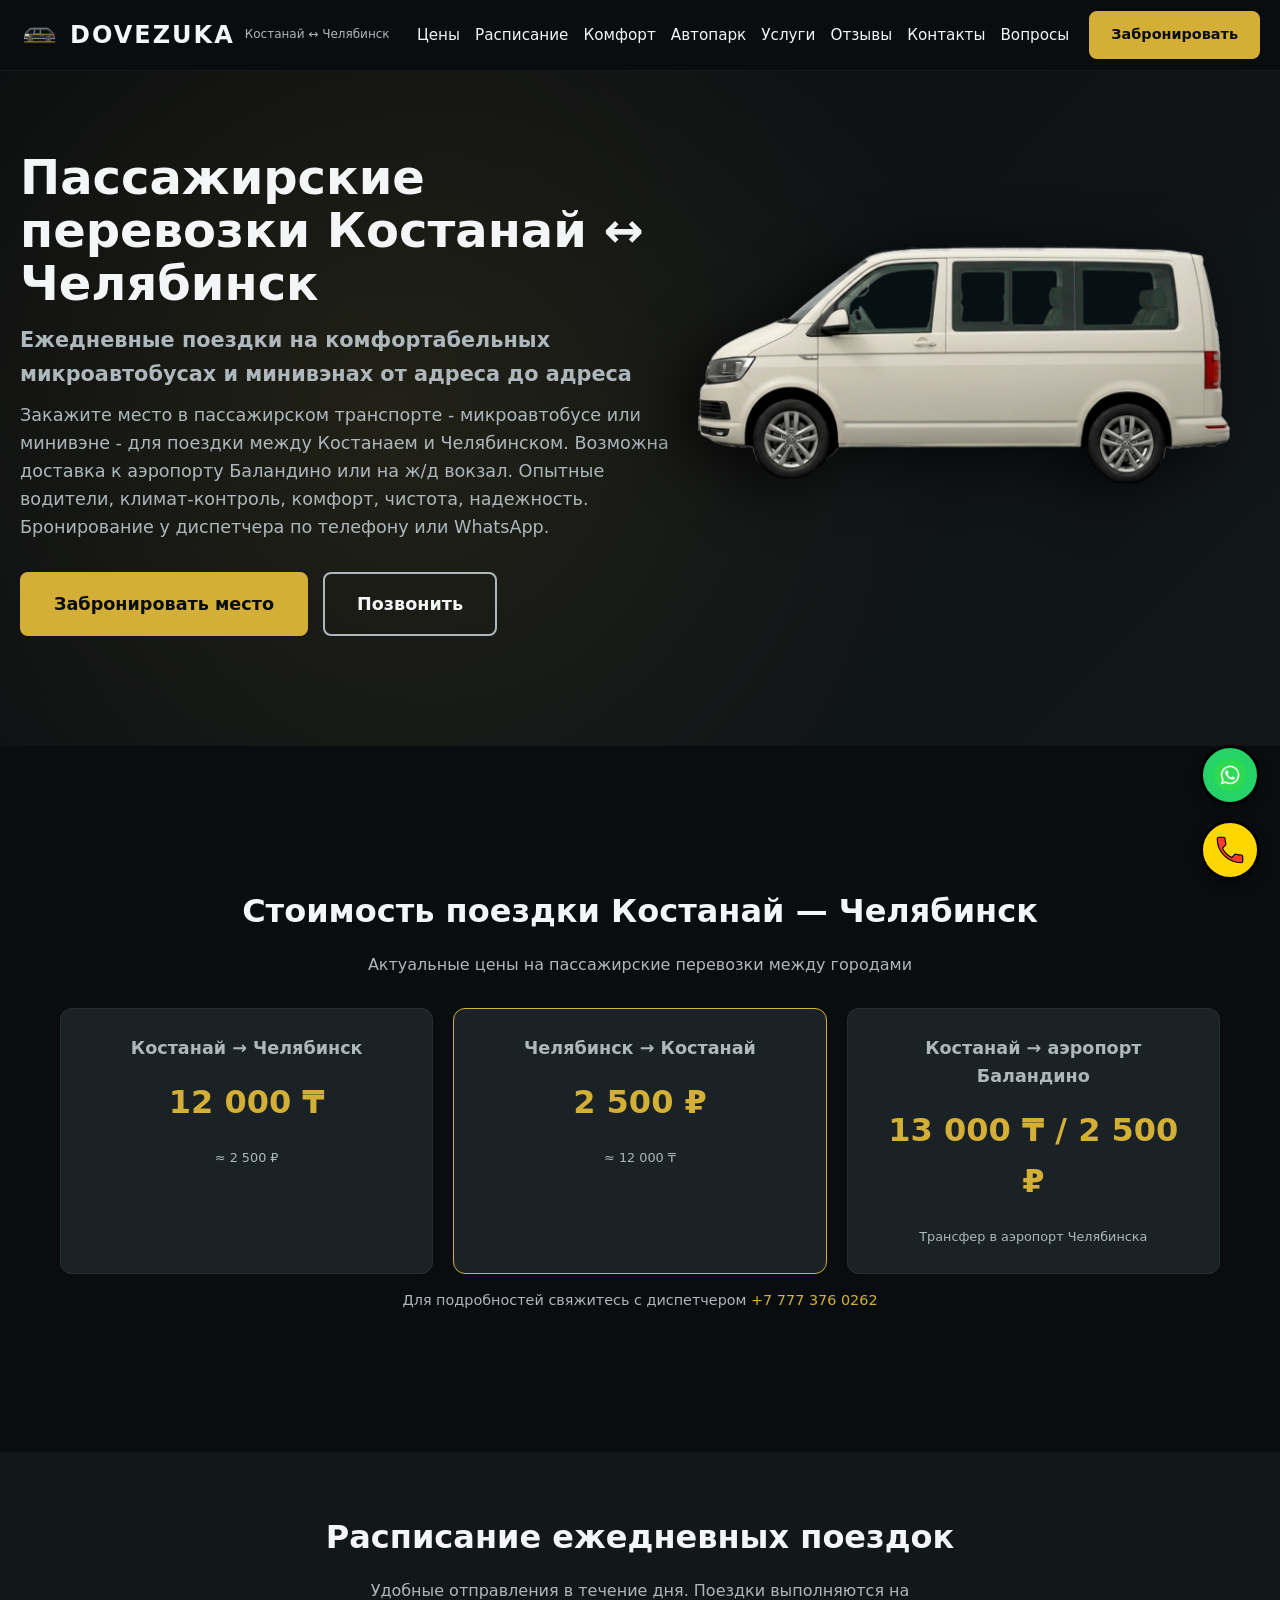
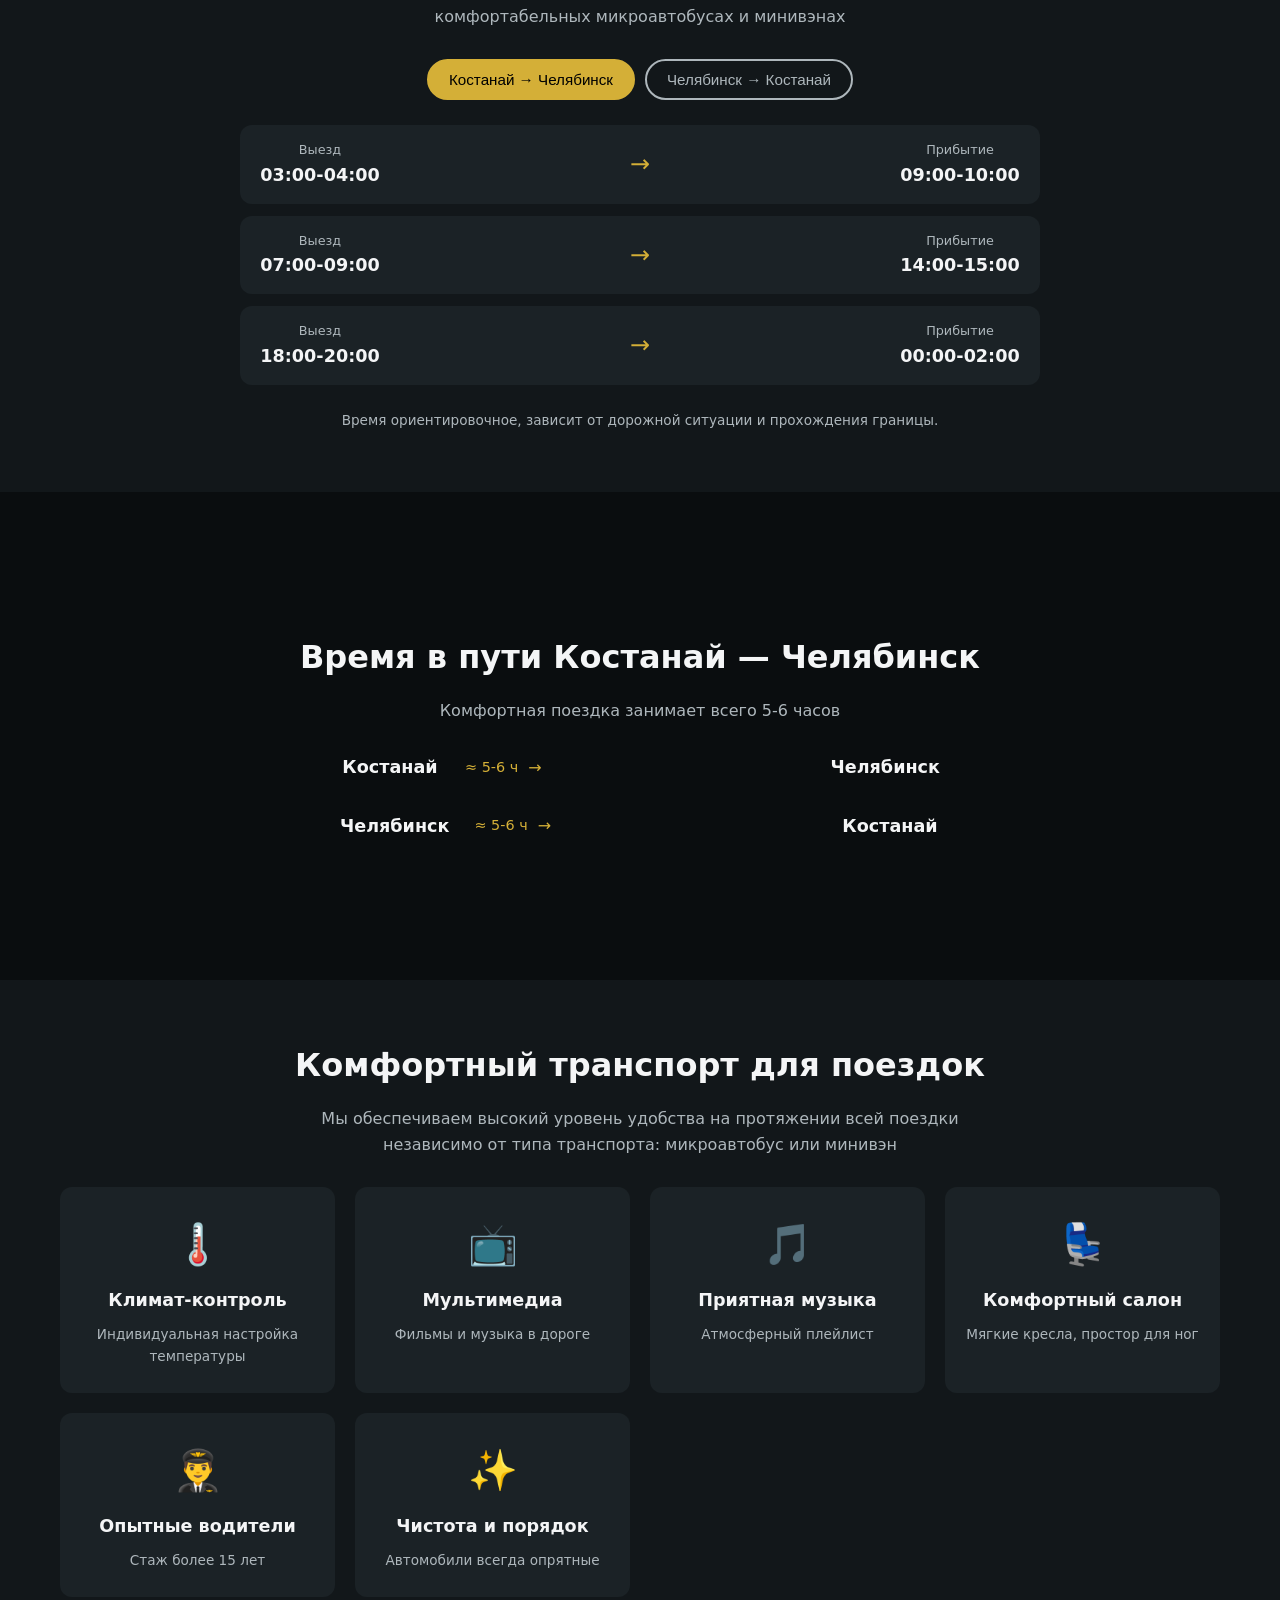
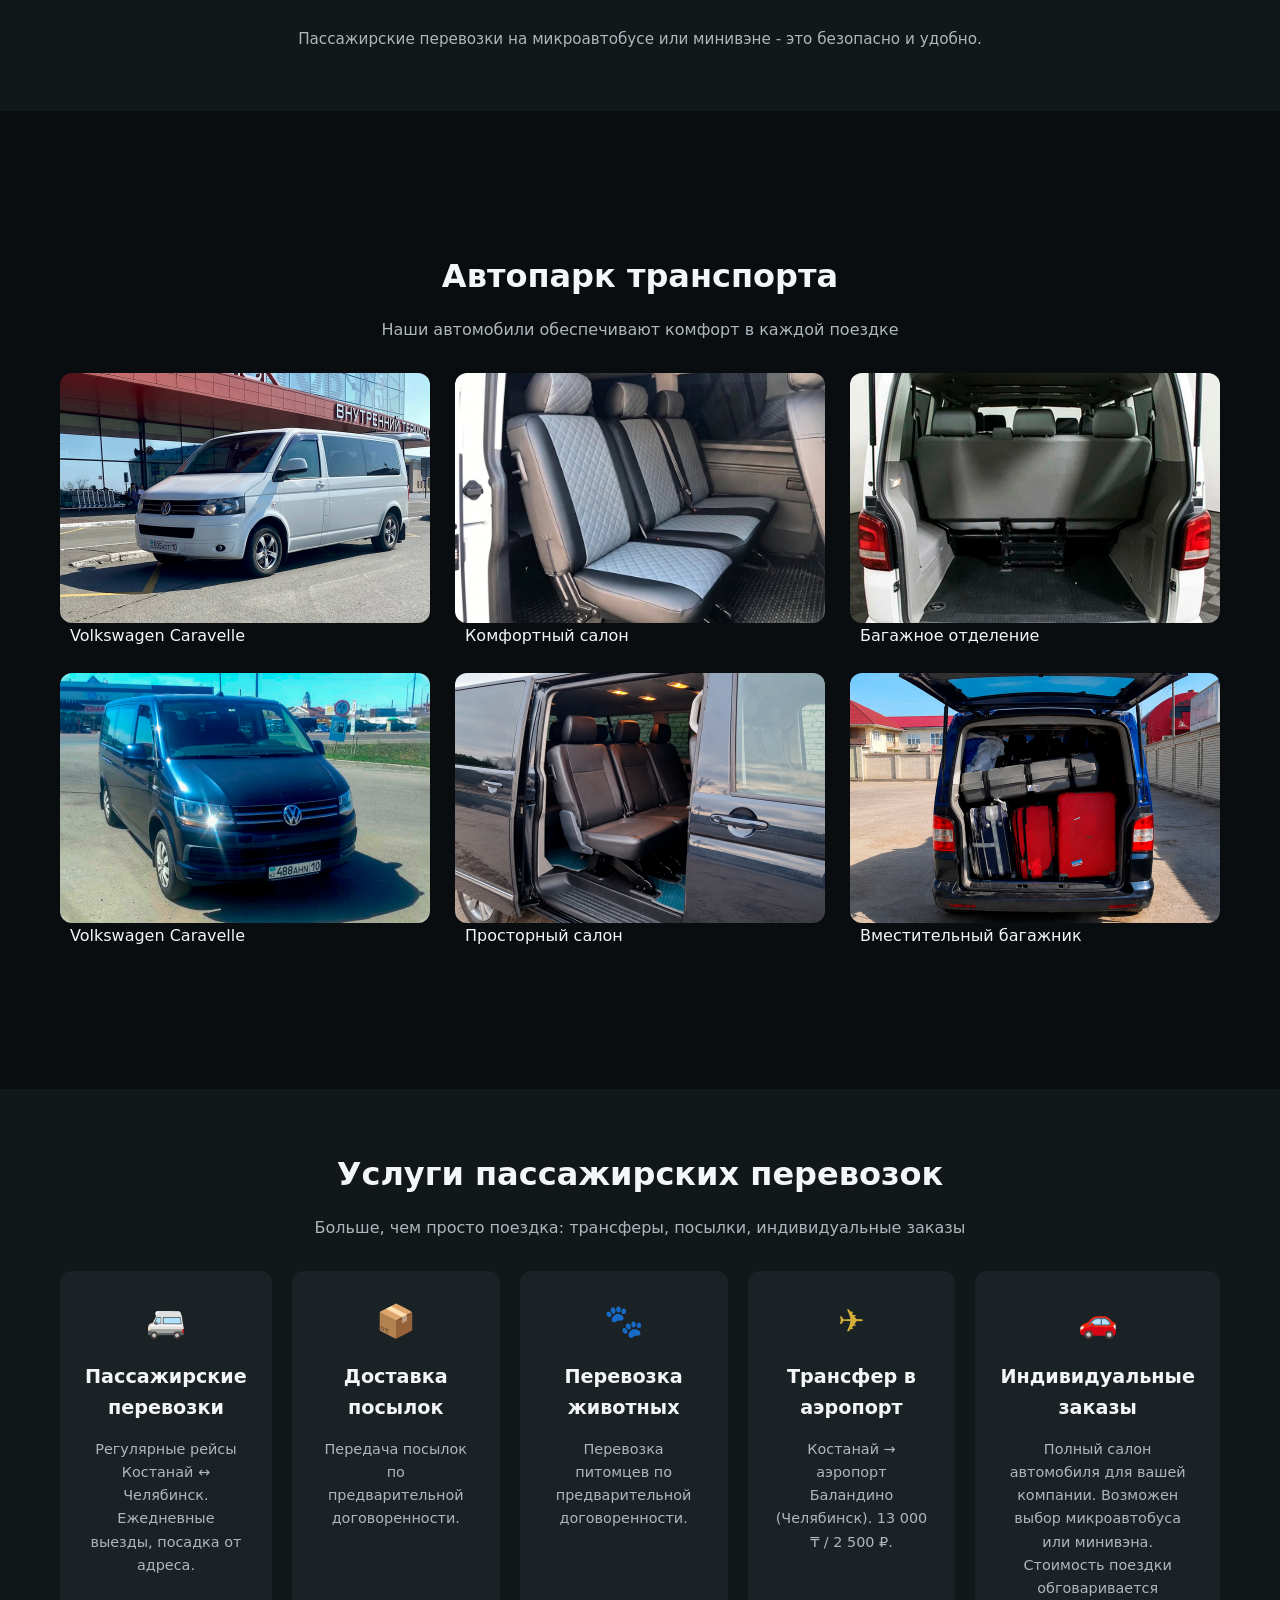
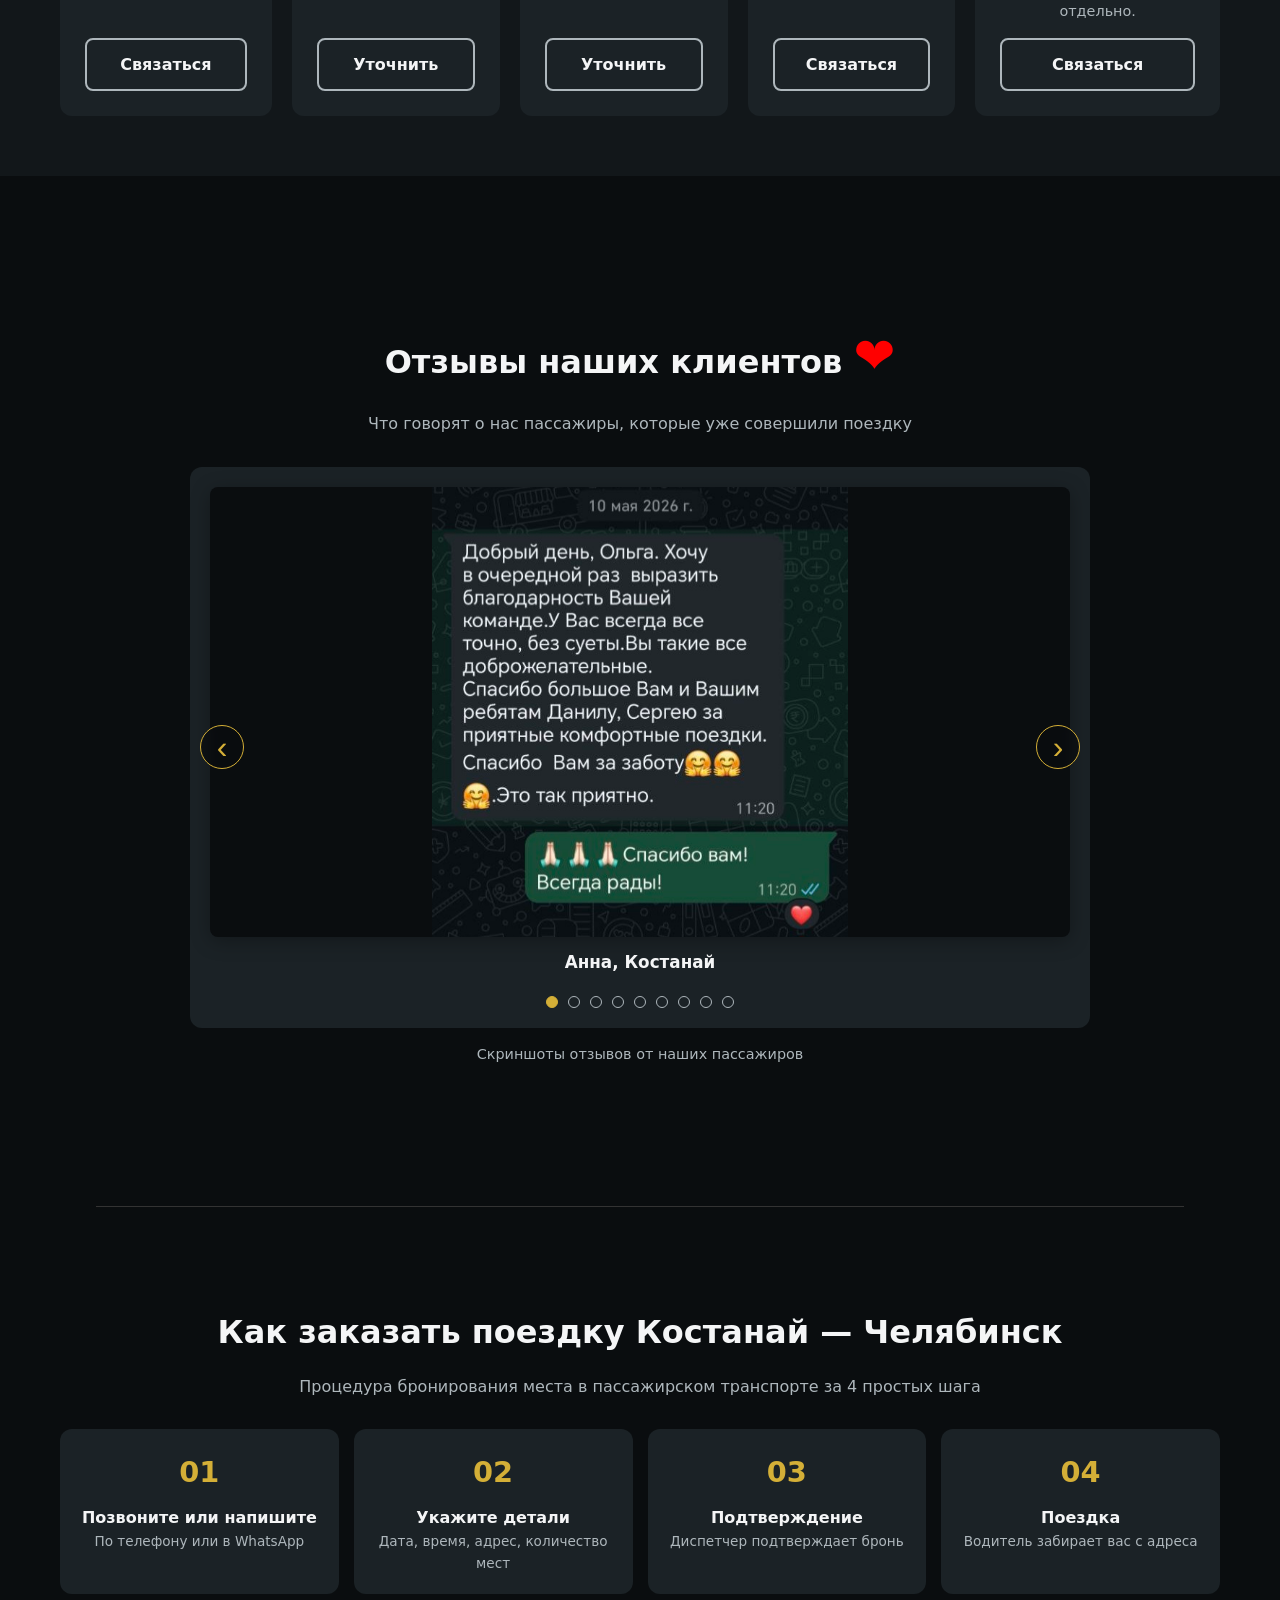
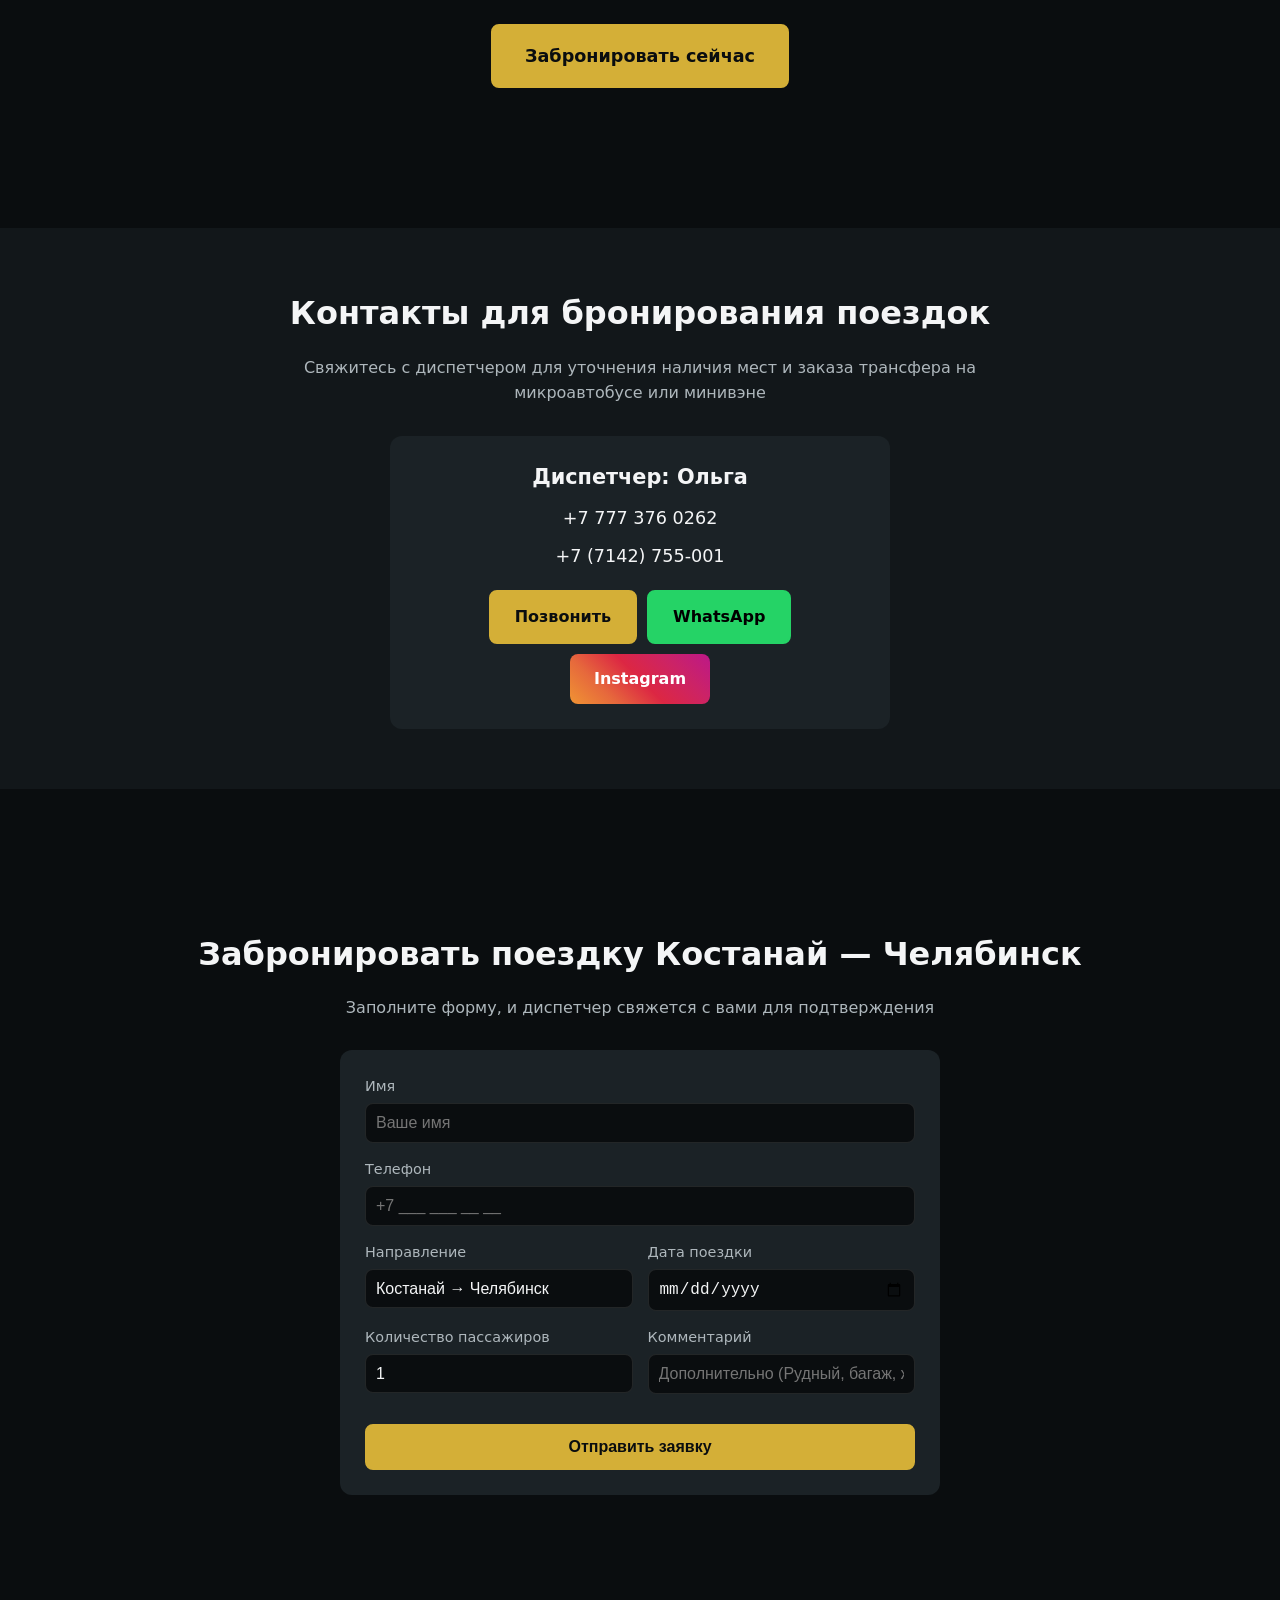
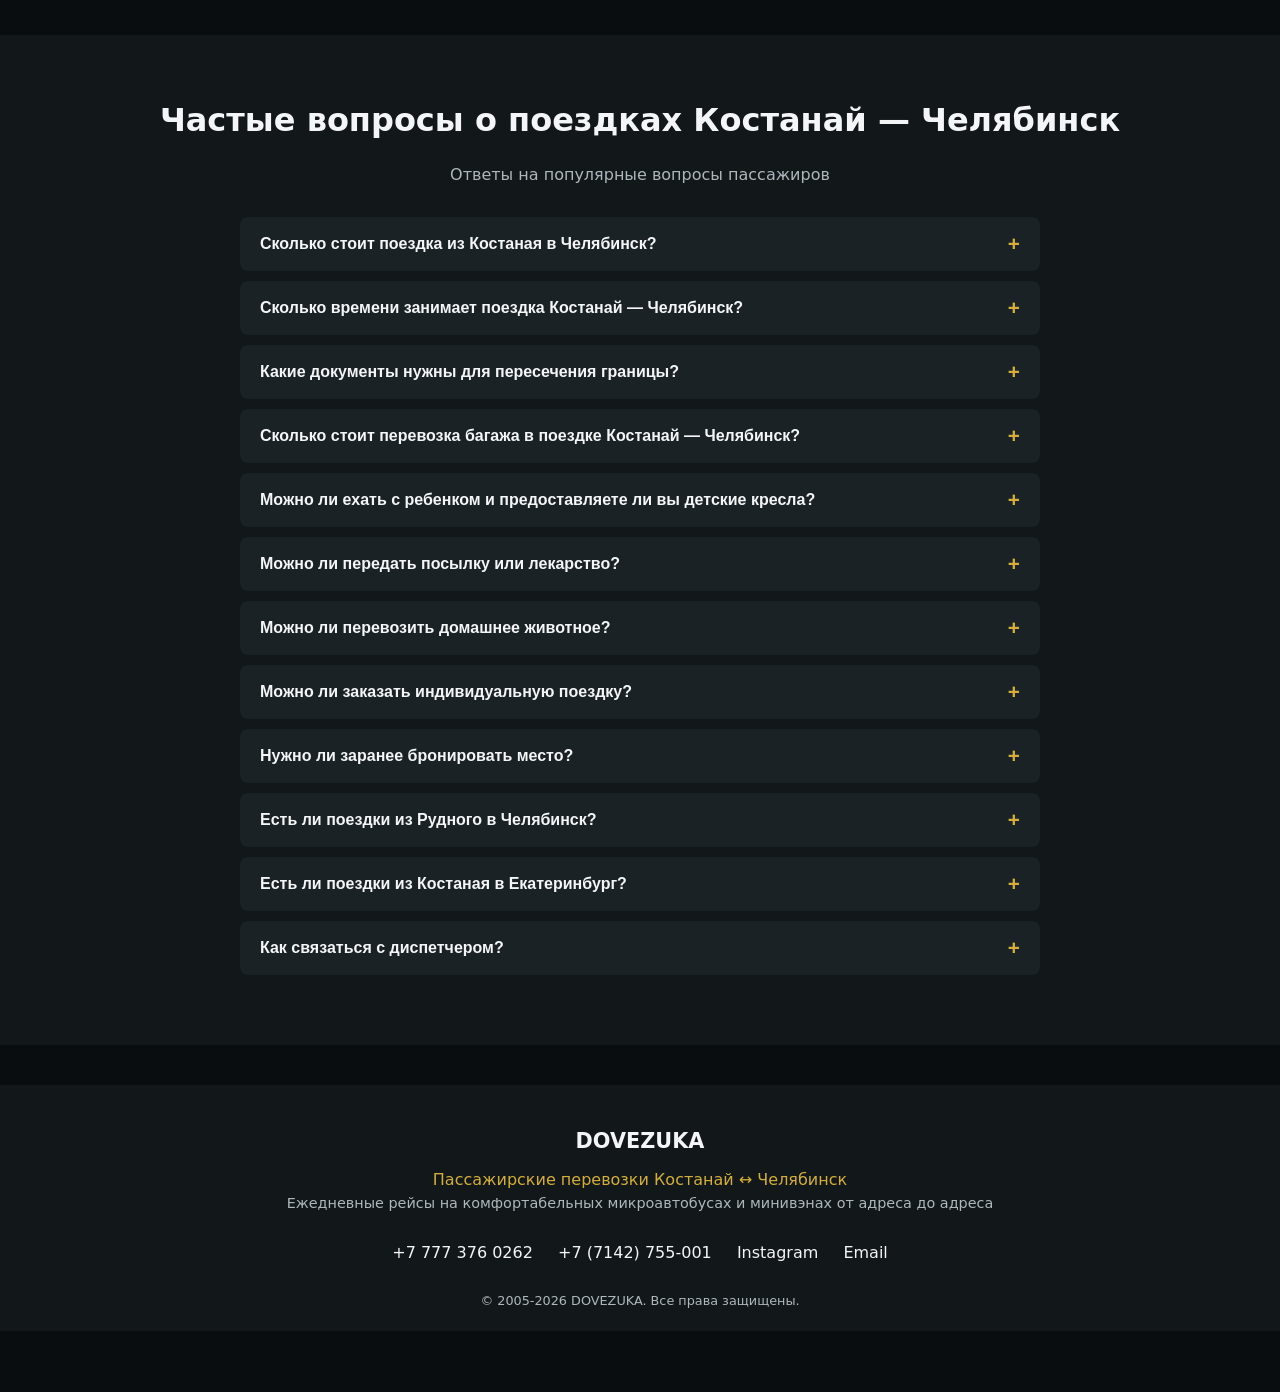
==== dovezuka505.ru/index.html @ 03b42916 "Add files via upload" ====
<!DOCTYPE html>
<html lang="ru">
<head>
    <meta charset="UTF-8">
    <meta name="viewport" content="width=device-width, initial-scale=1.0, maximum-scale=1.0, user-scalable=no">
    <title>Пассажирские перевозки Костанай ↔ Челябинск | DOVEZUKA - микроавтобусы и минивэны</title>
    <meta name="description" content="Ежедневные пассажирские перевозки между Костанаем и Челябинском на комфортабельных микроавтобусах и минивэнах. Поездки от адреса до адреса, трансфер в аэропорт, доставка посылок. Забронируйте место по телефону.">
    <meta name="keywords" content="Костанай Челябинск перевозки, пассажирские перевозки Костанай Челябинск, микроавтобус Костанай Челябинск, минивэн Костанай Челябинск, трансфер Костанай Челябинск, поездки Костанай Челябинск">
    <meta name="google-site-verification" content="6JW-6XE6wMfswmZE4CuXEhye1GsPUu69VWCWt682SIE" />
    <meta name="yandex-verification" content="145d654af71cacf5" />
    <link rel="canonical" href="https://dovezuka505.ru/">

    <!-- Open Graph -->
    <meta property="og:type" content="website">
    <meta property="og:url" content="https://dovezuka505.ru/">
    <meta property="og:title" content="Пассажирские перевозки Костанай ↔ Челябинск | DOVEZUKA">
    <meta property="og:description" content="Ежедневные поездки между Костанаем и Челябинском на комфортабельных микроавтобусах и минивэнах. Поездки от адреса до адреса, трансфер в аэропорт. Бронирование у диспетчера.">
    <meta property="og:image" content="https://dovezuka505.ru/images/microbus.png">
    <meta property="og:image:width" content="800">
    <meta property="og:image:height" content="400">

    <!-- Twitter -->
    <meta name="twitter:card" content="summary_large_image">
    <meta name="twitter:title" content="Пассажирские перевозки Костанай ↔ Челябинск | DOVEZUKA">
    <meta name="twitter:description" content="Ежедневные поездки между Костанаем и Челябинском. Микроавтобусы и минивэны комфорт-класса, опытные водители.">
    <meta name="twitter:image" content="https://dovezuka505.ru/images/microbus.png">

    <!-- Geo -->
    <meta name="geo.region" content="KZ-KUS">
    <meta name="geo.placename" content="Костанай">
    <meta name="robots" content="index, follow">

    <!-- Фавикон (SVG без чёрного фона) -->
    <link rel="icon" type="image/svg+xml" href="data:image/svg+xml,%3Csvg xmlns='http://www.w3.org/2000/svg' viewBox='0 0 110 64'%3E%3Cellipse cx='55' cy='50' rx='40' ry='3.5' fill='%23D4AF37' opacity='0.14'/%3E%3Cpath d='M12 42 L14 31 C14.5 27.5 16 24.8 18.8 22 L24.5 16.5 C26.5 14.5 29.3 13.3 32.2 13.3 H73 C76.5 13.3 79.5 14.7 81.8 17 L89.5 24.5 C92 27 93 30 93.5 33.2 L95 42 H12Z' fill='%2324292D' stroke='%23D5DADD' stroke-width='1.4' stroke-linejoin='round'/%3E%3Cpath d='M25 17 C27 14.8 29.5 13.8 32.5 13.8 H72.5 C76 13.8 78.5 15 81 17.5' stroke='%23FFFFFF' stroke-opacity='0.35' stroke-width='1' stroke-linecap='round'/%3E%3Cpath d='M29 17 H40 L37.5 29 H18.5 L25.5 20 C26.5 18.7 27.5 17.8 29 17Z' fill='%230B1216' stroke='%238F999E' stroke-width='1'/%3E%3Cpath d='M27 19L21 27' stroke='%23FFFFFF' stroke-opacity='0.28' stroke-width='1' stroke-linecap='round'/%3E%3Cpath d='M42 17 H55 V29 H39 L42 17Z' fill='%230A1115' stroke='%238F999E' stroke-width='1'/%3E%3Cpath d='M57 17 H72 C74.5 17 76.5 18 78.2 19.8 L85.8 29 H57 V17Z' fill='%230A1115' stroke='%238F999E' stroke-width='1'/%3E%3Cpath d='M40.5 17L38 29' stroke='%23C9CED1' stroke-width='1'/%3E%3Cpath d='M56 17V29' stroke='%23C9CED1' stroke-width='1'/%3E%3Cpath d='M40 29H56' stroke='%23D4AF37' stroke-width='1.2'/%3E%3Cpath d='M15 31H93' stroke='%23D4AF37' stroke-width='1.5' stroke-linecap='round'/%3E%3Cpath d='M56 30V41' stroke='%23596166' stroke-width='0.8'/%3E%3Cpath d='M78 30V41' stroke='%23596166' stroke-width='0.8'/%3E%3Cpath d='M59 34H64' stroke='%23AEB7BC' stroke-width='1' stroke-linecap='round'/%3E%3Cpath d='M81 34H85' stroke='%23AEB7BC' stroke-width='1' stroke-linecap='round'/%3E%3Cpath d='M14.5 30 H27 L24.5 34 H14 C13.4 34 13.2 33.3 13.5 32.7 L14.5 30Z' fill='%23F3E6B2'/%3E%3Cpath d='M15.5 31.2H24' stroke='%23FFFFFF' stroke-width='0.8' stroke-linecap='round'/%3E%3Cpath d='M14 35H29' stroke='%23AEB7BC' stroke-width='1'/%3E%3Cpath d='M15 37H28' stroke='%23AEB7BC' stroke-width='1'/%3E%3Cpath d='M16 39H27' stroke='%23687176' stroke-width='1'/%3E%3Ccircle cx='28' cy='32' r='2.7' fill='%23111518' stroke='%23D4AF37' stroke-width='0.7'/%3E%3Cpath d='M26.2 30.8L27.2 33.3L28 31.5L28.8 33.3L29.8 30.8' stroke='%23D9DEE1' stroke-width='0.55' stroke-linecap='round' stroke-linejoin='round'/%3E%3Cpath d='M87.5 30 H93 L94 35 H88.5 L87.5 30Z' fill='%239E3733'/%3E%3Cpath d='M89 31H93' stroke='%23F06A5E' stroke-width='0.8'/%3E%3Cpath d='M12 42H95' stroke='%23AEB7BC' stroke-width='1.2' stroke-linecap='round'/%3E%3Cpath d='M17 44H91' stroke='%23101417' stroke-width='2'/%3E%3Ccircle cx='28' cy='43' r='7' fill='%2307090A' stroke='%23AEB7BC' stroke-width='1.2'/%3E%3Ccircle cx='28' cy='43' r='4.5' fill='%23202529' stroke='%23D4AF37' stroke-width='0.9'/%3E%3Ccircle cx='28' cy='43' r='1.6' fill='%23AEB7BC'/%3E%3Cpath d='M28 39V47M24 43H32' stroke='%238D969B' stroke-width='0.6'/%3E%3Ccircle cx='78' cy='43' r='7' fill='%2307090A' stroke='%23AEB7BC' stroke-width='1.2'/%3E%3Ccircle cx='78' cy='43' r='4.5' fill='%23202529' stroke='%23D4AF37' stroke-width='0.9'/%3E%3Ccircle cx='78' cy='43' r='1.6' fill='%23AEB7BC'/%3E%3Cpath d='M78 39V47M74 43H82' stroke='%238D969B' stroke-width='0.6'/%3E%3Cpath d='M12 51H96' stroke='%23D4AF37' stroke-width='2' stroke-linecap='round'/%3E%3C/svg%3E">

    <!-- Schema.org: LocalBusiness с услугами и контактами -->
    <script type="application/ld+json">
    {
        "@context": "https://schema.org",
        "@type": "LocalBusiness",
        "name": "DOVEZUKA",
        "description": "Пассажирские перевозки между Костанаем и Челябинском на комфортабельных микроавтобусах и минивэнах. Ежедневные рейсы, трансфер от адреса до адреса, доставка посылок.",
        "url": "https://dovezuka505.ru",
        "telephone": "+7-777-376-0262",
        "email": "perevozki.755.001@gmail.com",
        "address": {
            "@type": "PostalAddress",
            "addressLocality": "Костанай",
            "addressCountry": "KZ"
        },
        "priceRange": "₸12,000 - ₸25,000",
        "openingHours": "Mo-Su 00:00-23:59",
        "sameAs": [
            "https://www.instagram.com/dovezuka_755_001/",
            "https://wa.me/77773760262"
        ],
        "areaServed": [
            { "@type": "City", "name": "Костанай" },
            { "@type": "City", "name": "Рудный" },
            { "@type": "City", "name": "Челябинск" }
        ],
        "hasOfferCatalog": {
            "@type": "OfferCatalog",
            "name": "Пассажирские перевозки Костанай-Челябинск",
            "itemListElement": [
                {
                    "@type": "Offer",
                    "itemOffered": {
                        "@type": "Service",
                        "name": "Костанай → Челябинск",
                        "description": "Поездка из Костаная в Челябинск на комфортабельном микроавтобусе или минивэне. Отправление от адреса."
                    },
                    "price": "12000",
                    "priceCurrency": "KZT"
                },
                {
                    "@type": "Offer",
                    "itemOffered": {
                        "@type": "Service",
                        "name": "Челябинск → Костанай",
                        "description": "Поездка из Челябинска в Костанай на комфортабельном микроавтобусе или минивэне. Прибытие к адресу."
                    },
                    "price": "2500",
                    "priceCurrency": "RUB"
                },
                {
                    "@type": "Offer",
                    "itemOffered": {
                        "@type": "Service",
                        "name": "Костанай → аэропорт Челябинска (Баландино)",
                        "description": "Трансфер из Костаная в аэропорт Баландино (Челябинск) на пассажирском транспорте."
                    },
                    "price": "13000",
                    "priceCurrency": "KZT"
                }
            ]
        },
        "aggregateRating": {
            "@type": "AggregateRating",
            "ratingValue": "4.8",
            "reviewCount": "127"
        }
    }
    </script>

    <!-- Schema.org: FAQPage на основе блока FAQ -->
    <script type="application/ld+json">
    {
        "@context": "https://schema.org",
        "@type": "FAQPage",
        "mainEntity": [
            {
                "@type": "Question",
                "name": "Сколько стоит поездка из Костаная в Челябинск?",
                "acceptedAnswer": {
                    "@type": "Answer",
                    "text": "Стоимость поездки из Костаная в Челябинск — 12 000 ₸ (≈ 2 500 ₽). Костанай - Аэропорт (Баландино) — 13 000 ₸ (≈ 2 500 ₽). Отдаленные районы Челябинска — стоимость обговаривается с диспетчером."
                }
            },
            {
                "@type": "Question",
                "name": "Сколько времени занимает поездка Костанай — Челябинск?",
                "acceptedAnswer": {
                    "@type": "Answer",
                    "text": "Ориентировочное время в пути — 5-6 часов. Зависит от дорожной ситуации и прохождения границы."
                }
            },
            {
                "@type": "Question",
                "name": "Какие документы нужны для пересечения границы?",
                "acceptedAnswer": {
                    "@type": "Answer",
                    "text": "Для граждан Казахстана и России достаточно внутреннего паспорта или удостоверения личности. Детям, гражданам России, до 14 лет обязательно нужен загранпаспорт."
                }
            },
            {
                "@type": "Question",
                "name": "Сколько стоит перевозка багажа в поездке Костанай — Челябинск?",
                "acceptedAnswer": {
                    "@type": "Answer",
                    "text": "Обычный багаж (чемодан, сумка) включён в стоимость поездки. Перевозка больших сумок или дополнительного багажа обсуждается отдельно с диспетчером."
                }
            },
            {
                "@type": "Question",
                "name": "Можно ли ехать с ребенком и предоставляете ли вы детские кресла?",
                "acceptedAnswer": {
                    "@type": "Answer",
                    "text": "Да, конечно. Для детей предоставляются детские кресла и бустеры в зависимости от возраста ребенка. Также для детей до 5 лет предусмотрена скидка на поездку. Важно: о поездке с ребенком необходимо предупредить диспетчера заранее."
                }
            },
            {
                "@type": "Question",
                "name": "Можно ли передать посылку или лекарство?",
                "acceptedAnswer": {
                    "@type": "Answer",
                    "text": "Да, мы осуществляем доставку посылок по направлению Костанай ↔ Челябинск по предварительной договоренности."
                }
            },
            {
                "@type": "Question",
                "name": "Можно ли перевозить домашнее животное?",
                "acceptedAnswer": {
                    "@type": "Answer",
                    "text": "Перевозка домашних животных возможна по предварительной договоренности с диспетчером."
                }
            },
            {
                "@type": "Question",
                "name": "Можно ли заказать индивидуальную поездку?",
                "acceptedAnswer": {
                    "@type": "Answer",
                    "text": "Да. Можно оформить индивидуальную поездку по маршруту Костанай - Челябинск или в обратном направлении, как на микроавтобусе/минивэне, так и на легковом автомобиле. Условия и стоимость рассчитываются отдельно."
                }
            },
            {
                "@type": "Question",
                "name": "Нужно ли заранее бронировать место?",
                "acceptedAnswer": {
                    "@type": "Answer",
                    "text": "Да, лучше бронировать место заранее. Это позволит диспетчеру выбрать подходящий рейс и гарантировать наличие свободного места."
                }
            },
            {
                "@type": "Question",
                "name": "Есть ли поездки из Рудного в Челябинск?",
                "acceptedAnswer": {
                    "@type": "Answer",
                    "text": "Да, возможен трансфер с посадкой или высадкой в городе Рудный. Для этого необходимо заранее сообщить диспетчеру, и он рассчитает точное время и стоимость."
                }
            },
            {
                "@type": "Question",
                "name": "Есть ли поездки из Костаная в Екатеринбург?",
                "acceptedAnswer": {
                    "@type": "Answer",
                    "text": "Да, мы также осуществляем пассажирские перевозки из Костаная в Екатеринбург и из Екатеринбурга в Костанай. Поездки доступны по предварительной записи. Чтобы уточнить ближайшую дату, время отправления и стоимость проезда, свяжитесь с нашим диспетчером."
                }
            },
            {
                "@type": "Question",
                "name": "Как связаться с диспетчером?",
                "acceptedAnswer": {
                    "@type": "Answer",
                    "text": "Позвоните по номеру +7 777 376 0262 или напишите в WhatsApp / Telegram / MAX / imo. Диспетчер: Ольга."
                }
            }
        ]
    }
    </script>

    <style>
        :root {
            --color-bg: #0A0D0F;
            --color-bg-secondary: #12171A;
            --color-bg-card: #1B2226;
            --color-text: #F4F5F6;
            --color-text-muted: #AEB7BC;
            --color-accent: #D4AF37;
            --color-accent-hover: #C9A227;
            --font-family: 'Segoe UI', system-ui, -apple-system, sans-serif;
            --border-radius: 12px;
            --section-gap: 80px;
            --header-height: 70px;
        }

        * {
            margin: 0;
            padding: 0;
            box-sizing: border-box;
        }

        html {
            scroll-behavior: smooth;
            -webkit-tap-highlight-color: transparent;
        }

        body {
            font-family: var(--font-family);
            background-color: var(--color-bg);
            color: var(--color-text);
            line-height: 1.6;
            overflow-x: hidden;
            padding-bottom: 60px;
            -webkit-font-smoothing: antialiased;
            -moz-osx-font-smoothing: grayscale;
        }

        img {
            max-width: 100%;
            height: auto;
            display: block;
        }

        a {
            color: inherit;
            text-decoration: none;
            transition: color 0.3s;
        }

        a:hover {
            color: var(--color-accent);
        }

        .container {
            width: 100%;
            max-width: 1200px;
            margin: 0 auto;
            padding: 0 20px;
        }

        .btn {
            display: inline-block;
            padding: 12px 24px;
            border: 2px solid transparent;
            border-radius: 8px;
            font-weight: 600;
            font-size: 1rem;
            cursor: pointer;
            transition: all 0.3s;
            text-align: center;
            white-space: nowrap;
            text-decoration: none;
            -webkit-tap-highlight-color: transparent;
        }

        .btn--primary {
            background-color: var(--color-accent);
            color: #0A0D0F;
            border-color: var(--color-accent);
        }

        .btn--primary:hover {
            background-color: transparent;
            color: var(--color-accent);
        }

        .btn--outline {
            background-color: transparent;
            border-color: var(--color-text-muted);
            color: var(--color-text);
        }

        .btn--outline:hover {
            border-color: var(--color-accent);
            color: var(--color-accent);
        }

        .btn--large {
            padding: 16px 32px;
            font-size: 1.1rem;
        }

        .btn--whatsapp {
            background-color: #25D366;
            border-color: #25D366;
            color: #000;
        }

        .btn--whatsapp:hover {
            background-color: transparent;
            color: #25D366;
        }

        .btn--instagram {
            background: linear-gradient(45deg, #f09433, #e6683c, #dc2743, #cc2366, #bc1888);
            border: none;
            color: #fff;
        }

        .btn--instagram:hover {
            opacity: 0.9;
            color: #fff;
            border-color: var(--color-accent);
            background-color: transparent;
            background: linear-gradient(45deg, #f09433, #e6683c, #dc2743, #cc2366, #bc1888);
            -webkit-background-clip: text;
            -webkit-text-fill-color: transparent;
            background-clip: text;
            border: 2px solid #bc1888;
        }

        .header {
            position: sticky;
            top: 0;
            z-index: 100;
            background-color: var(--color-bg);
            border-bottom: 1px solid rgba(255,255,255,0.05);
            transition: box-shadow 0.3s;
        }

        .header__inner {
            display: flex;
            align-items: center;
            justify-content: space-between;
            height: var(--header-height);
            padding: 0 20px;
            flex-wrap: wrap;
            gap: 10px;
        }

        .header__logo {
            display: flex;
            align-items: center;
            gap: 10px;
            text-decoration: none;
            flex-shrink: 0;
        }

        .header__logo-icon {
            width: 40px;
            height: 40px;
            flex-shrink: 0;
        }

        .header__logo-text {
            font-size: 1.5rem;
            font-weight: 800;
            letter-spacing: 2px;
            color: var(--color-text);
            line-height: 1.2;
        }

        .header__logo-sub {
            font-size: 0.75rem;
            color: var(--color-text-muted);
        }

        .header__nav {
            display: flex;
            align-items: center;
            gap: 20px;
        }

        .header__menu {
            display: flex;
            list-style: none;
            gap: 15px;
        }

        .header__menu a {
            position: relative;
            padding: 5px 0;
            font-weight: 500;
            color: var(--color-text);
            font-size: 0.95rem;
        }

        .header__menu a::after {
            content: '';
            position: absolute;
            bottom: -2px;
            left: 0;
            width: 0;
            height: 2px;
            background-color: var(--color-accent);
            transition: width 0.3s;
        }

        .header__menu a:hover::after {
            width: 100%;
        }

        .header__cta {
            padding: 10px 20px;
            font-size: 0.9rem;
        }

        .hero {
            position: relative;
            background-color: var(--color-bg-secondary);
            overflow: hidden;
            padding: 80px 20px;
            min-height: 600px;
            display: flex;
            align-items: center;
            margin-bottom: var(--section-gap);
        }

        .hero__bg {
            position: absolute;
            top: 0;
            left: 0;
            width: 100%;
            height: 100%;
            background: linear-gradient(135deg, #0A0D0F, #12171A, #1B2226, #12171A, #0A0D0F);
            background-size: 400% 400%;
            animation: heroGradient 15s ease infinite;
            z-index: 0;
        }

        @keyframes heroGradient {
            0% { background-position: 0% 50%; }
            50% { background-position: 100% 50%; }
            100% { background-position: 0% 50%; }
        }

        .hero__bg::after {
            content: '';
            position: absolute;
            top: 0;
            left: 0;
            width: 100%;
            height: 100%;
            background: radial-gradient(circle at 30% 50%, rgba(212,175,55,0.1), transparent 60%);
        }

        .hero__content {
            position: relative;
            z-index: 2;
            width: 55%;
            padding-right: 0px;
        }

        .hero__title {
            font-size: clamp(2rem, 5vw, 3rem);
            font-weight: 800;
            margin-bottom: 15px;
            line-height: 1.1;
        }

        .hero__subtitle {
            font-size: 1.3rem;
            color: var(--color-text-muted);
            margin-bottom: 10px;
        }

        .hero__text {
            font-size: clamp(1rem, 1.5vw, 1.1rem);
            color: var(--color-text-muted);
            margin-bottom: 30px;
        }

        .hero__actions {
            display: flex;
            gap: 15px;
            flex-wrap: wrap;
            margin-bottom: 30px;
        }

        .hero__image {
            position: absolute;
            right: -12%;
            top: 42%;
            transform: translateY(-50%);
            width: 75%;
            z-index: 3;
            display: flex;
            align-items: center;
            justify-content: center;
            pointer-events: none;
        }

        .hero__image-wrapper {
            position: relative;
            display: flex;
            align-items: center;
            justify-content: center;
            width: 100%;
            pointer-events: none;
        }

        .hero__image-stack {
            position: relative;
            width: 100%;
            max-width: 750px;
            aspect-ratio: 16 / 9;
            display: flex;
            align-items: center;
            justify-content: center;
            pointer-events: auto;
            cursor: pointer;
            -webkit-tap-highlight-color: transparent;
            touch-action: manipulation;
            opacity: 0;
            animation: slideIn 1.2s cubic-bezier(0.25, 0.46, 0.45, 0.94) forwards;
            animation-delay: 0.7s;
        }

        .site-divider {
            border: none;
            height: 1.5px;
            background-color: #333333;
            margin: 40px auto;
            width: 85%;
        }

        @keyframes slideIn {
            0% { transform: translateX(80%); opacity: 0; }
            100% { transform: translateX(0); opacity: 1; }
        }

        .hero__image-stack img {
            position: absolute;
            top: 0;
            left: 0;
            width: 100%;
            height: 100%;
            object-fit: contain;
            transition: opacity 0.8s ease;
            filter: drop-shadow(-20px 10px 30px rgba(0, 0, 0, 0.7));
            pointer-events: none;
            -webkit-user-drag: none;
            user-select: none;
        }

        .hero__image-stack img:first-child {
            opacity: 1;
            z-index: 2;
        }
        .hero__image-stack img:last-child {
            opacity: 0;
            z-index: 3;
        }

        .hero__image-stack.loading img:first-child {
            animation: blink-front 3s ease-in-out 0s 1 normal;
            animation-delay: 0.7s;
        }
        .hero__image-stack.loading img:last-child {
            animation: blink-back 3s ease-in-out 0s 1 normal;
            animation-delay: 0.7s;
        }

        @keyframes blink-front {
            0%   { opacity: 1; }
            6%   { opacity: 0.2; }
            8%   { opacity: 0; }
            12%  { opacity: 0; }
            14%  { opacity: 0.2; }
            16%  { opacity: 1; }
            24%  { opacity: 1; }
            30%  { opacity: 0.2; }
            32%  { opacity: 0; }
            36%  { opacity: 0; }
            38%  { opacity: 0.2; }
            40%  { opacity: 1; }
            48%  { opacity: 1; }
            54%  { opacity: 0.2; }
            56%  { opacity: 0; }
            60%  { opacity: 0; }
            62%  { opacity: 0.2; }
            64%  { opacity: 1; }
            100% { opacity: 1; }
        }

        @keyframes blink-back {
            0%   { opacity: 0; }
            6%   { opacity: 0.8; }
            8%   { opacity: 1; }
            12%  { opacity: 1; }
            14%  { opacity: 0.8; }
            16%  { opacity: 0; }
            24%  { opacity: 0; }
            30%  { opacity: 0.8; }
            32%  { opacity: 1; }
            36%  { opacity: 1; }
            38%  { opacity: 0.8; }
            40%  { opacity: 0; }
            48%  { opacity: 0; }
            54%  { opacity: 0.8; }
            56%  { opacity: 1; }
            60%  { opacity: 1; }
            62%  { opacity: 0.8; }
            64%  { opacity: 0; }
            100% { opacity: 0; }
        }

        @media (hover: hover) {
            body:not(.touch) .hero__image-stack:hover img:first-child {
                opacity: 0;
            }
            body:not(.touch) .hero__image-stack:hover img:last-child {
                opacity: 1;
            }
        }

        .hero__image-stack.active img:first-child {
            opacity: 0;
        }
        .hero__image-stack.active img:last-child {
            opacity: 1;
        }

        .section {
            padding: 60px 20px;
            margin-bottom: var(--section-gap);
        }
        .section:last-of-type {
            margin-bottom: 0;
        }

        .section__title {
            font-size: 2rem;
            font-weight: 700;
            margin-bottom: 15px;
            text-align: center;
        }

        .section__subtitle {
            text-align: center;
            color: var(--color-text-muted);
            margin-bottom: 30px;
            max-width: 700px;
            margin-left: auto;
            margin-right: auto;
        }

        .section__cta {
            text-align: center;
            margin-top: 30px;
        }

        .prices-grid {
            display: grid;
            grid-template-columns: repeat(auto-fit, minmax(250px, 1fr));
            gap: 20px;
            margin-top: 30px;
        }

        .price-card {
            background-color: var(--color-bg-card);
            border: 1px solid rgba(255,255,255,0.05);
            border-radius: var(--border-radius);
            padding: 25px;
            text-align: center;
            transition: transform 0.3s, box-shadow 0.3s;
        }

        .price-card:hover {
            transform: translateY(-5px);
            box-shadow: 0 10px 30px rgba(0,0,0,0.4);
        }

        .price-card--highlight {
            border-color: var(--color-accent);
        }

        .price-card__title {
            font-size: 1.1rem;
            margin-bottom: 15px;
            color: var(--color-text-muted);
        }

        .price-card__price {
            font-size: 2rem;
            font-weight: 800;
            margin-bottom: 20px;
            color: var(--color-accent);
        }

        .price-card__note {
            font-size: 0.8rem;
            color: var(--color-text-muted);
            margin-top: 10px;
        }

        .schedule-tabs {
            max-width: 800px;
            margin: 0 auto;
        }

        .schedule-tabs__buttons {
            display: flex;
            gap: 10px;
            margin-bottom: 25px;
            justify-content: center;
            flex-wrap: wrap;
        }

        .schedule-tabs__btn {
            padding: 10px 20px;
            border: 2px solid var(--color-text-muted);
            border-radius: 50px;
            background: transparent;
            color: var(--color-text-muted);
            cursor: pointer;
            transition: all 0.3s;
            font-weight: 500;
            font-size: 0.95rem;
            -webkit-tap-highlight-color: transparent;
        }

        .schedule-tabs__btn--active {
            background-color: var(--color-accent);
            border-color: var(--color-accent);
            color: #000;
        }

        .schedule-list {
            display: flex;
            flex-direction: column;
            gap: 12px;
        }

        .schedule-item {
            display: flex;
            align-items: center;
            justify-content: space-between;
            background-color: var(--color-bg-card);
            padding: 15px 20px;
            border-radius: var(--border-radius);
            flex-wrap: wrap;
            gap: 10px;
        }

        .schedule-item__time {
            display: flex;
            flex-direction: column;
            align-items: center;
            min-width: 120px;
        }

        .schedule-item__label {
            font-size: 0.8rem;
            color: var(--color-text-muted);
        }

        .schedule-item__value {
            font-weight: 700;
            font-size: 1.1rem;
        }

        .schedule-item__arrow {
            font-size: 1.5rem;
            color: var(--color-accent);
        }

        .schedule-tabs__disclaimer {
            text-align: center;
            margin-top: 25px;
            color: var(--color-text-muted);
            font-size: 0.85rem;
        }

        .travel-time__diagrams {
            display: flex;
            flex-direction: column;
            gap: 30px;
            max-width: 600px;
            margin: 0 auto;
        }

        .route-diagram {
            display: flex;
            align-items: center;
            gap: 15px;
            flex-wrap: wrap;
            justify-content: center;
        }

        .route-diagram__point {
            font-weight: 700;
            font-size: 1.1rem;
            min-width: 100px;
            text-align: center;
        }

        .route-diagram__line {
            flex: 1;
            display: flex;
            align-items: center;
            color: var(--color-accent);
            min-width: 100px;
        }

        .route-diagram__time {
            background-color: var(--color-bg);
            padding: 0 10px;
            font-size: 0.9rem;
            white-space: nowrap;
            z-index: 1;
        }

        .comfort-block__grid {
            display: grid;
            grid-template-columns: repeat(auto-fit, minmax(220px, 1fr));
            gap: 20px;
            margin-bottom: 30px;
        }

        .comfort-item {
            text-align: center;
            padding: 25px 15px;
            background-color: var(--color-bg-card);
            border-radius: var(--border-radius);
            transition: transform 0.3s;
        }

        .comfort-item:hover {
            transform: translateY(-5px);
        }

        .comfort-item__icon {
            color: var(--color-accent);
            margin-bottom: 10px;
            font-size: 2.5rem;
        }

        .comfort-item__title {
            font-size: 1.1rem;
            margin-bottom: 10px;
        }

        .comfort-item__description {
            font-size: 0.85rem;
            color: var(--color-text-muted);
        }

        /* ===== ГАЛЕРЕЯ – 3 колонки на десктопе ===== */
        .gallery {
            display: grid;
            grid-template-columns: repeat(3, 1fr);
            gap: 25px;
            margin-top: 30px;
        }ы

        .gallery-item {
            display: flex;
            flex-direction: column;
            align-items: center;
            gap: 12px;
            background-color: transparent;
            border-radius: var(--border-radius);
            overflow: hidden;
        }

        .gallery-item img {
            width: 100%;
            height: 250px;
            object-fit: cover;
            border-radius: var(--border-radius);
            transition: transform 0.3s, box-shadow 0.3s;
            background-color: var(--color-bg-card);
        }

        .gallery-item:hover img {
            transform: scale(1.03);
            box-shadow: 0 8px 25px rgba(0,0,0,0.4);
        }

        .gallery-item__caption {
            font-size: 1rem;
            color: var(--color-text);
            text-align: center;
            padding: 0 10px 5px;
            font-weight: 500;
        }

        .services-grid {
            display: grid;
            grid-template-columns: repeat(auto-fit, minmax(220px, 1fr));
            gap: 20px;
            margin-top: 30px;
        }

        .service-card {
            background-color: var(--color-bg-card);
            border-radius: var(--border-radius);
            padding: 25px;
            text-align: center;
            transition: transform 0.3s;
            display: flex;
            flex-direction: column;
            gap: 15px;
        }

        .service-card:hover {
            transform: translateY(-5px);
        }

        .service-card__icon {
            color: var(--color-accent);
            font-size: 2rem;
        }

        .service-card__title {
            font-size: 1.2rem;
        }

        .service-card__description {
            color: var(--color-text-muted);
            font-size: 0.9rem;
            flex-grow: 1;
        }

        .reviews-carousel {
            position: relative;
            max-width: 900px;
            margin: 0 auto;
            overflow: hidden;
            border-radius: var(--border-radius);
            background-color: var(--color-bg-card);
            padding: 20px 0;
        }

        .reviews-track {
            display: flex;
            transition: transform 0.4s cubic-bezier(0.25, 0.46, 0.45, 0.94);
            will-change: transform;
        }

        .review-card {
            flex: 0 0 100%;
            padding: 0 20px;
            box-sizing: border-box;
            text-align: center;
        }

        .review-card img {
            width: 100%;
            max-height: 450px;
            object-fit: contain;
            border-radius: 8px;
            background-color: var(--color-bg);
            box-shadow: 0 4px 20px rgba(0,0,0,0.3);
            display: block;
            margin: 0 auto;
            cursor: pointer;
            transition: transform 0.2s;
        }
        .review-card img:hover {
            transform: scale(1.02);
        }

        .review-name {
            display: block;
            margin-top: 12px;
            font-weight: 600;
            font-size: 1.05rem;
            color: var(--color-text);
        }

        .carousel-btn {
            position: absolute;
            top: 50%;
            transform: translateY(-50%);
            background: rgba(10, 13, 15, 0.75);
            border: 1px solid var(--color-accent);
            color: var(--color-accent);
            font-size: 2rem;
            width: 44px;
            height: 44px;
            border-radius: 50%;
            cursor: pointer;
            display: flex;
            align-items: center;
            justify-content: center;
            transition: background 0.3s, transform 0.2s;
            z-index: 5;
            backdrop-filter: blur(4px);
            -webkit-tap-highlight-color: transparent;
        }

        .carousel-btn:hover {
            background: var(--color-accent);
            color: #000;
        }

        .carousel-btn--prev {
            left: 10px;
        }
        .carousel-btn--next {
            right: 10px;
        }

        .carousel-dots {
            display: flex;
            justify-content: center;
            gap: 10px;
            margin-top: 20px;
        }

        .carousel-dot {
            width: 12px;
            height: 12px;
            border-radius: 50%;
            border: 1px solid var(--color-text-muted);
            background: transparent;
            cursor: pointer;
            transition: background 0.3s, border-color 0.3s;
            padding: 0;
        }

        .carousel-dot--active {
            background: var(--color-accent);
            border-color: var(--color-accent);
        }

        .lightbox {
            position: fixed;
            top: 0;
            left: 0;
            width: 100%;
            height: 100%;
            background: rgba(0,0,0,0.92);
            z-index: 9999;
            display: none;
            align-items: center;
            justify-content: center;
            flex-direction: column;
            opacity: 0;
            transition: opacity 0.3s ease;
            touch-action: none;
        }
        .lightbox.open {
            display: flex;
            opacity: 1;
        }
        .lightbox__close {
            position: absolute;
            top: 20px;
            right: 30px;
            font-size: 2.5rem;
            color: #fff;
            cursor: pointer;
            z-index: 10;
            background: rgba(0,0,0,0.4);
            border-radius: 50%;
            width: 50px;
            height: 50px;
            display: flex;
            align-items: center;
            justify-content: center;
            border: 1px solid rgba(255,255,255,0.2);
            transition: background 0.3s;
        }
        .lightbox__close:hover {
            background: rgba(255,255,255,0.2);
        }
        .lightbox__content {
            position: relative;
            max-width: 90%;
            max-height: 80vh;
            display: flex;
            align-items: center;
            justify-content: center;
        }
        .lightbox__image {
            max-width: 100%;
            max-height: 80vh;
            object-fit: contain;
            transition: transform 0.3s ease;
            cursor: zoom-in;
            user-select: none;
            -webkit-user-drag: none;
        }
        .lightbox__image.zoomed {
            transform: scale(1.8);
            cursor: zoom-out;
        }
        .lightbox__nav {
            position: absolute;
            top: 50%;
            transform: translateY(-50%);
            background: rgba(0,0,0,0.5);
            color: #fff;
            border: none;
            border-radius: 50%;
            width: 50px;
            height: 50px;
            font-size: 2rem;
            cursor: pointer;
            display: flex;
            align-items: center;
            justify-content: center;
            transition: background 0.2s;
            z-index: 10;
        }
        .lightbox__nav:hover {
            background: rgba(255,255,255,0.2);
        }
        .lightbox__nav--prev {
            left: 10px;
        }
        .lightbox__nav--next {
            right: 10px;
        }
        .lightbox__counter {
            position: absolute;
            bottom: 20px;
            left: 50%;
            transform: translateX(-50%);
            color: rgba(255,255,255,0.7);
            font-size: 1rem;
            background: rgba(0,0,0,0.4);
            padding: 6px 16px;
            border-radius: 20px;
            pointer-events: none;
        }
        .lightbox__zoom-controls {
            position: absolute;
            bottom: 80px;
            right: 30px;
            display: flex;
            gap: 10px;
            z-index: 10;
        }
        .lightbox__zoom-btn {
            background: rgba(0,0,0,0.6);
            border: 1px solid rgba(255,255,255,0.3);
            color: #fff;
            border-radius: 50%;
            width: 44px;
            height: 44px;
            font-size: 1.5rem;
            cursor: pointer;
            display: flex;
            align-items: center;
            justify-content: center;
            transition: background 0.2s;
        }
        .lightbox__zoom-btn:hover {
            background: rgba(255,255,255,0.2);
        }

        .steps-grid {
            display: grid;
            grid-template-columns: repeat(auto-fit, minmax(180px, 1fr));
            gap: 15px;
            margin-top: 30px;
        }

        .step-item {
            text-align: center;
            padding: 20px;
            background-color: var(--color-bg-card);
            border-radius: var(--border-radius);
        }

        .step-item__number {
            font-size: 1.8rem;
            font-weight: 800;
            color: var(--color-accent);
            display: block;
            margin-bottom: 10px;
        }

        .contacts-card {
            max-width: 500px;
            margin: 0 auto;
            background-color: var(--color-bg-card);
            border-radius: var(--border-radius);
            padding: 25px;
            text-align: center;
        }

        .contacts-card__dispatcher {
            font-size: 1.3rem;
            font-weight: 600;
            margin-bottom: 10px;
        }

        .contacts-card__phone {
            font-size: 1.1rem;
            margin-bottom: 10px;
        }

        .contact-buttons {
            display: flex;
            flex-wrap: wrap;
            gap: 10px;
            justify-content: center;
            margin-top: 20px;
        }

        .booking-form {
            max-width: 600px;
            margin: 0 auto;
            background-color: var(--color-bg-card);
            padding: 25px;
            border-radius: var(--border-radius);
        }

        .form-group {
            margin-bottom: 15px;
        }

        .form-group label {
            display: block;
            margin-bottom: 5px;
            color: var(--color-text-muted);
            font-size: 0.9rem;
        }

        .form-group input,
        .form-group select {
            width: 100%;
            padding: 10px;
            border: 1px solid rgba(255,255,255,0.1);
            border-radius: 8px;
            background-color: var(--color-bg);
            color: var(--color-text);
            font-size: 1rem;
            -webkit-appearance: none;
            appearance: none;
        }

        .form-row {
            display: grid;
            grid-template-columns: 1fr 1fr;
            gap: 15px;
        }

        .booking-form__submit {
            width: 100%;
            margin-top: 15px;
        }

        .faq-accordion {
            max-width: 800px;
            margin: 0 auto;
        }

        .faq-item {
            background-color: var(--color-bg-card);
            border-radius: 8px;
            margin-bottom: 10px;
            overflow: hidden;
        }

        .faq-item__question {
            width: 100%;
            display: flex;
            justify-content: space-between;
            align-items: center;
            padding: 15px 20px;
            background: none;
            border: none;
            color: var(--color-text);
            font-size: 1rem;
            font-weight: 600;
            cursor: pointer;
            text-align: left;
            -webkit-tap-highlight-color: transparent;
        }

        .faq-item__icon {
            font-size: 1.3rem;
            color: var(--color-accent);
            flex-shrink: 0;
            margin-left: 10px;
        }

        .faq-item__answer {
            padding: 0 20px 15px;
            color: var(--color-text-muted);
            border-top: 1px solid rgba(255,255,255,0.05);
            display: none;
        }

        .faq-item--open .faq-item__answer {
            display: block;
        }

        .footer {
            background-color: var(--color-bg-secondary);
            padding: 40px 20px 20px;
            margin-top: 40px;
            text-align: center;
        }

        .footer__contacts {
            margin: 20px 0;
        }

        .footer__contacts a {
            display: inline-block;
            margin: 5px 10px;
        }

        .fab-container {
            position: fixed;
            bottom: 20px;
            right: 20px;
            z-index: 1000;
            display: flex;
            flex-direction: column;
            gap: 15px;
        }

        .fab-btn {
            width: 60px;
            height: 60px;
            border-radius: 50%;
            border: 3px solid #000;
            display: flex;
            align-items: center;
            justify-content: center;
            cursor: pointer;
            transition: transform 0.3s ease;
            box-shadow: 0 4px 12px rgba(0,0,0,0.4);
            overflow: hidden;
            -webkit-tap-highlight-color: transparent;
        }

        .fab-btn:hover {
            transform: scale(1.1);
        }

        .fab-btn svg {
            width: 34px;
            height: 34px;
        }

        .fab-btn img {
            width: 100%;
            height: 100%;
            object-fit: cover;
        }

        .fab-btn--whatsapp {
            background-color: #25D366;
        }

        .fab-btn--phone {
            background-color: #FFD700;
        }

        @media (max-width: 768px) {
            :root {
                --section-gap: 40px;
                --header-height: auto;
            }

            .header__inner {
                height: auto;
                padding: 10px 12px;
                flex-direction: column;
                gap: 6px;
            }

            .header__logo {
                gap: 6px;
            }

            .header__logo-icon {
                width: 32px;
                height: 32px;
            }

            .header__logo-text {
                font-size: 1rem;
            }

            .header__logo-sub {
                display: none;
            }

            .header__nav {
                width: 100%;
                gap: 6px;
                flex-wrap: wrap;
                justify-content: center;
                align-items: center;
            }

            .header__menu {
                gap: 4px;
            }

            .header__menu a {
                font-size: 0.75rem;
                padding: 4px 6px;
            }

            .hide-on-mobile {
                display: none;
            }

            .header__cta {
                font-size: 0.9rem;
                padding: 8px 18px;
                margin-top: 0;
                margin-bottom: 0;
                align-self: center;
                line-height: 1.3;
                transform: translateY(-15px);
            }

            .hero {
                padding: 20px 12px 10px;
                margin-bottom: var(--section-gap);
                flex-direction: column;
                min-height: auto;
            }

            .hero__content {
                width: 100%;
                text-align: center;
                order: 1;
                margin-bottom: 10px;
                padding-right: 0;
            }

            .hero__image {
                position: relative;
                right: auto;
                top: auto;
                transform: none;
                width: 100%;
                padding: 5px 0;
                z-index: 1;
                order: 2;
                pointer-events: none;
            }

            .hero__image-wrapper {
                pointer-events: none;
            }

            .hero__image-stack {
                pointer-events: auto;
                max-width: 480px;
                aspect-ratio: 16 / 9;
            }

            .hero__image-stack img {
                position: absolute;
                top: 0;
                left: 0;
                width: 100%;
                height: 100%;
                object-fit: contain;
            }

            .hero__title {
                font-size: clamp(1.5rem, 5vw, 1.8rem);
            }

            .hero__subtitle {
                font-size: clamp(0.85rem, 2.5vw, 1rem);
            }

            .hero__text {
                font-size: 0.85rem;
                padding: 0;
                margin-bottom: 15px;
            }

            .hero__actions {
                justify-content: center;
            }

            .hero__actions .btn {
                font-size: 0.8rem;
                padding: 10px 16px;
            }

            .section {
                padding: 30px 12px;
                margin-bottom: var(--section-gap);
            }

            .section__title {
                font-size: clamp(1.3rem, 3.5vw, 1.6rem);
            }

            .section__subtitle {
                font-size: 0.9rem;
                padding: 0 5px;
                margin-bottom: 20px;
            }

            .prices-grid {
                grid-template-columns: 1fr 1fr;
                gap: 10px;
            }

            .price-card {
                padding: 15px 10px;
            }

            .price-card__price {
                font-size: 1.3rem;
            }

            .price-card__title {
                font-size: 0.85rem;
            }

            .comfort-block__grid {
                grid-template-columns: 1fr 1fr;
                gap: 10px;
            }

            .comfort-item {
                padding: 15px 10px;
            }

            .comfort-item__icon {
                font-size: 1.6rem;
            }

            .comfort-item__title {
                font-size: 0.9rem;
            }

            .comfort-item__description {
                font-size: 0.75rem;
            }

            .gallery {
                grid-template-columns: repeat(2, 1fr);
                gap: 15px;
            }

            .gallery-item img {
                height: 160px;
            }

            .gallery-item__caption {
                font-size: 0.85rem;
            }

            .services-grid {
                grid-template-columns: 1fr 1fr;
                gap: 10px;
            }

            .service-card {
                padding: 15px 12px;
            }

            .service-card__title {
                font-size: 0.95rem;
            }

            .service-card__description {
                font-size: 0.8rem;
            }

            .review-card img {
                max-height: 300px;
            }
            .carousel-btn {
                width: 36px;
                height: 36px;
                font-size: 1.5rem;
            }
            .carousel-btn--prev {
                left: 5px;
            }
            .carousel-btn--next {
                right: 5px;
            }
            .review-name {
                font-size: 0.9rem;
            }

            .steps-grid {
                grid-template-columns: 1fr 1fr;
                gap: 10px;
            }

            .step-item {
                padding: 12px 10px;
            }

            .step-item__number {
                font-size: 1.3rem;
            }

            .contacts-card {
                padding: 18px 12px;
            }

            .booking-form {
                padding: 18px 12px;
            }

            .form-row {
                grid-template-columns: 1fr;
                gap: 10px;
            }

            .schedule-item {
                padding: 10px 12px;
            }

            .schedule-item__time {
                min-width: 60px;
            }

            .schedule-item__value {
                font-size: 0.85rem;
            }

            .schedule-item__arrow {
                font-size: 1rem;
            }

            .route-diagram {
                gap: 8px;
            }

            .route-diagram__point {
                font-size: 0.9rem;
                min-width: 60px;
            }

            .fab-container {
                bottom: 16px;
                right: 12px;
                gap: 10px;
            }

            .fab-btn {
                width: 48px;
                height: 48px;
            }

            .fab-btn svg {
                width: 26px;
                height: 26px;
            }

            .faq-item__question {
                font-size: 0.9rem;
                padding: 12px 14px;
            }

            .faq-item__answer {
                font-size: 0.85rem;
                padding: 0 14px 12px;
            }

            .footer {
                padding: 25px 12px 16px;
            }

            .lightbox__nav {
                width: 40px;
                height: 40px;
                font-size: 1.5rem;
            }
            .lightbox__close {
                top: 15px;
                right: 20px;
                width: 40px;
                height: 40px;
                font-size: 2rem;
            }
            .lightbox__zoom-controls {
                bottom: 70px;
                right: 15px;
            }
            .lightbox__zoom-btn {
                width: 38px;
                height: 38px;
                font-size: 1.2rem;
            }
        }

        @media (max-width: 480px) {
            .hero {
                padding: 15px 10px 5px;
            }

            .hero__image-stack {
                max-width: 400px;
            }

            .hero__title {
                font-size: 1.4rem;
            }

            .hero__subtitle {
                font-size: 0.8rem;
            }

            .hero__text {
                font-size: 0.8rem;
            }

            .hero__actions .btn {
                font-size: 0.75rem;
                padding: 8px 14px;
            }

            .prices-grid {
                grid-template-columns: 1fr;
                max-width: 300px;
                margin-left: auto;
                margin-right: auto;
            }

            .comfort-block__grid {
                grid-template-columns: 1fr 1fr;
            }

            .gallery {
                grid-template-columns: 1fr;
                max-width: 300px;
                margin-left: auto;
                margin-right: auto;
            }

            .gallery-item img {
                height: 180px;
            }

            .services-grid {
                grid-template-columns: 1fr;
                max-width: 300px;
                margin-left: auto;
                margin-right: auto;
            }

            .review-card img {
                max-height: 220px;
            }
            .carousel-btn {
                width: 30px;
                height: 30px;
                font-size: 1.2rem;
            }

            .steps-grid {
                grid-template-columns: 1fr 1fr;
            }

            .schedule-item {
                flex-direction: row;
                justify-content: space-between;
            }

            .schedule-item__time {
                min-width: 50px;
            }

            .header__menu a {
                font-size: 0.7rem;
                padding: 3px 5px;
            }

            .header__cta {
                font-size: 0.85rem;
                padding: 6px 16px;
                transform: translateY(-15px);
            }

            .contact-buttons .btn {
                font-size: 0.8rem;
                padding: 8px 14px;
            }

            .fab-container {
                bottom: 12px;
                right: 10px;
                gap: 8px;
            }

            .fab-btn {
                width: 44px;
                height: 44px;
                border-width: 2px;
            }

            .fab-btn svg {
                width: 22px;
                height: 22px;
            }
        }

        @media (max-width: 360px) {
            .hero__image-stack {
                max-width: 340px;
            }

            .hero__title {
                font-size: 1.2rem;
            }

            .header__menu a {
                font-size: 0.65rem;
                padding: 2px 4px;
            }

            .comfort-block__grid {
                grid-template-columns: 1fr 1fr;
                gap: 8px;
            }

            .comfort-item {
                padding: 12px 8px;
            }

            .gallery-item img {
                height: 140px;
            }
        }

        @media (min-width: 992px) {
            .services-grid {
                grid-template-columns: repeat(5, 1fr);
            }
        }

        @media (prefers-reduced-motion: reduce) {
            * {
                animation-duration: 0.01ms !important;
                transition-duration: 0.01ms !important;
            }
            .hero__image-stack.loading img {
                animation: none !important;
            }
        }
    </style>
</head>
<body>

    <!-- ===== ШАПКА ===== -->
    <header class="header">
        <div class="header__inner">
            <a href="#" class="header__logo">
                <svg class="header__logo-icon" viewBox="0 0 110 64" fill="none" xmlns="http://www.w3.org/2000/svg" aria-label="DOVEZUKA — микроавтобус Volkswagen Caravelle">
                    <ellipse cx="55" cy="50" rx="40" ry="3.5" fill="#D4AF37" opacity="0.14" />
                    <path d="M12 42 L14 31 C14.5 27.5 16 24.8 18.8 22 L24.5 16.5 C26.5 14.5 29.3 13.3 32.2 13.3 H73 C76.5 13.3 79.5 14.7 81.8 17 L89.5 24.5 C92 27 93 30 93.5 33.2 L95 42 H12Z" fill="#24292D" stroke="#D5DADD" stroke-width="1.4" stroke-linejoin="round" />
                    <path d="M25 17 C27 14.8 29.5 13.8 32.5 13.8 H72.5 C76 13.8 78.5 15 81 17.5" stroke="#FFFFFF" stroke-opacity="0.35" stroke-width="1" stroke-linecap="round" />
                    <path d="M29 17 H40 L37.5 29 H18.5 L25.5 20 C26.5 18.7 27.5 17.8 29 17Z" fill="#0B1216" stroke="#8F999E" stroke-width="1" />
                    <path d="M27 19L21 27" stroke="#FFFFFF" stroke-opacity="0.28" stroke-width="1" stroke-linecap="round" />
                    <path d="M42 17 H55 V29 H39 L42 17Z" fill="#0A1115" stroke="#8F999E" stroke-width="1" />
                    <path d="M57 17 H72 C74.5 17 76.5 18 78.2 19.8 L85.8 29 H57 V17Z" fill="#0A1115" stroke="#8F999E" stroke-width="1" />
                    <path d="M40.5 17L38 29" stroke="#C9CED1" stroke-width="1" />
                    <path d="M56 17V29" stroke="#C9CED1" stroke-width="1" />
                    <path d="M40 29H56" stroke="#D4AF37" stroke-width="1.2" />
                    <path d="M15 31H93" stroke="#D4AF37" stroke-width="1.5" stroke-linecap="round" />
                    <path d="M56 30V41" stroke="#596166" stroke-width="0.8" />
                    <path d="M78 30V41" stroke="#596166" stroke-width="0.8" />
                    <path d="M59 34H64" stroke="#AEB7BC" stroke-width="1" stroke-linecap="round" />
                    <path d="M81 34H85" stroke="#AEB7BC" stroke-width="1" stroke-linecap="round" />
                    <path d="M14.5 30 H27 L24.5 34 H14 C13.4 34 13.2 33.3 13.5 32.7 L14.5 30Z" fill="#F3E6B2" />
                    <path d="M15.5 31.2H24" stroke="#FFFFFF" stroke-width="0.8" stroke-linecap="round" />
                    <path d="M14 35H29" stroke="#AEB7BC" stroke-width="1" />
                    <path d="M15 37H28" stroke="#AEB7BC" stroke-width="1" />
                    <path d="M16 39H27" stroke="#687176" stroke-width="1" />
                    <circle cx="28" cy="32" r="2.7" fill="#111518" stroke="#D4AF37" stroke-width="0.7" />
                    <path d="M26.2 30.8L27.2 33.3L28 31.5L28.8 33.3L29.8 30.8" stroke="#D9DEE1" stroke-width="0.55" stroke-linecap="round" stroke-linejoin="round" />
                    <path d="M87.5 30 H93 L94 35 H88.5 L87.5 30Z" fill="#9E3733" />
                    <path d="M89 31H93" stroke="#F06A5E" stroke-width="0.8" />
                    <path d="M12 42H95" stroke="#AEB7BC" stroke-width="1.2" stroke-linecap="round" />
                    <path d="M17 44H91" stroke="#101417" stroke-width="2" />
                    <circle cx="28" cy="43" r="7" fill="#07090A" stroke="#AEB7BC" stroke-width="1.2" />
                    <circle cx="28" cy="43" r="4.5" fill="#202529" stroke="#D4AF37" stroke-width="0.9" />
                    <circle cx="28" cy="43" r="1.6" fill="#AEB7BC" />
                    <path d="M28 39V47M24 43H32" stroke="#8D969B" stroke-width="0.6" />
                    <circle cx="78" cy="43" r="7" fill="#07090A" stroke="#AEB7BC" stroke-width="1.2" />
                    <circle cx="78" cy="43" r="4.5" fill="#202529" stroke="#D4AF37" stroke-width="0.9" />
                    <circle cx="78" cy="43" r="1.6" fill="#AEB7BC" />
                    <path d="M78 39V47M74 43H82" stroke="#8D969B" stroke-width="0.6" />
                    <path d="M12 51H96" stroke="#D4AF37" stroke-width="2" stroke-linecap="round" />
                </svg>
                <span class="header__logo-text">DOVEZUKA</span>
                <span class="header__logo-sub">Костанай ↔ Челябинск</span>
            </a>
            <nav class="header__nav" aria-label="Главная навигация">
                <ul class="header__menu">
                    <li><a href="#prices">Цены</a></li>
                    <li><a href="#schedule">Расписание</a></li>
                    <li class="hide-on-mobile"><a href="#comfort">Комфорт</a></li>
                    <li><a href="#gallery">Автопарк</a></li>
                    <li><a href="#services">Услуги</a></li>
                    <li><a href="#reviews">Отзывы</a></li>
                    <li><a href="#contacts">Контакты</a></li>
                    <li><a href="#faq">Вопросы</a></li>
                </ul>
                <a href="https://wa.me/77773760262" class="btn btn--primary header__cta">Забронировать</a>
            </nav>
        </div>
    </header>

    <!-- ===== HERO ===== -->
    <section class="hero">
        <div class="hero__bg"></div>
        <div class="hero__content">
            <h1 class="hero__title">Пассажирские перевозки Костанай ↔ Челябинск</h1>
            <p class="hero__subtitle"><b>Ежедневные поездки на комфортабельных микроавтобусах и минивэнах от адреса до адреса</b></p>
            <p class="hero__text">Закажите место в пассажирском транспорте - микроавтобусе или минивэне - для поездки между Костанаем и Челябинском. Возможна доставка к аэропорту Баландино или на ж/д вокзал. Опытные водители, климат-контроль, комфорт, чистота, надежность. Бронирование у диспетчера по телефону или WhatsApp.</p>
            <div class="hero__actions">
                <a href="https://wa.me/77773760262" class="btn btn--primary btn--large">Забронировать место</a>
                <a href="tel:+77773760262" class="btn btn--outline btn--large">Позвонить</a>
            </div>
        </div>
        <div class="hero__image">
            <div class="hero__image-wrapper">
                <div class="hero__image-stack loading" id="heroImageStack">
                    <img src="images/microbus.png" alt="Микроавтобус Volkswagen Caravelle для пассажирских перевозок Костанай-Челябинск" width="800" height="400">
                    <img src="images/microbus-headlights.png" alt="Микроавтобус Volkswagen Caravelle с горящими фарами" width="800" height="400">
                </div>
            </div>
        </div>
    </section>

    <!-- ===== ЦЕНЫ ===== -->
    <section class="section" id="prices">
        <h2 class="section__title">Стоимость поездки Костанай — Челябинск</h2>
        <p class="section__subtitle">Актуальные цены на пассажирские перевозки между городами</p>
        <div class="container">
            <div class="prices-grid">
                <div class="price-card">
                    <h3 class="price-card__title">Костанай → Челябинск</h3>
                    <div class="price-card__price">12 000 ₸</div>
                    <p class="price-card__note">≈ 2 500 ₽</p>
                </div>
                <div class="price-card price-card--highlight">
                    <h3 class="price-card__title">Челябинск → Костанай</h3>
                    <div class="price-card__price">2 500 ₽</div>
                    <p class="price-card__note">≈ 12 000 ₸</p>
                </div>
                <div class="price-card">
                    <h3 class="price-card__title">Костанай → аэропорт Баландино</h3>
                    <div class="price-card__price">13 000 ₸ / 2 500 ₽</div>
                    <p class="price-card__note">Трансфер в аэропорт Челябинска</p>
                </div>
            </div>
            <p style="text-align: center; margin-top: 15px; color: var(--color-text-muted); font-size: 0.9rem;">
                Для подробностей свяжитесь с диспетчером <a href="tel:+77773760262" style="color: var(--color-accent);">+7 777 376 0262</a>
            </p>
        </div>
    </section>

    <!-- ===== РАСПИСАНИЕ ===== -->
    <section class="section" id="schedule" style="background-color: var(--color-bg-secondary);">
        <h2 class="section__title">Расписание ежедневных поездок</h2>
        <p class="section__subtitle">Удобные отправления в течение дня. Поездки выполняются на комфортабельных микроавтобусах и минивэнах</p>
        <div class="container">
            <div class="schedule-tabs">
                <div class="schedule-tabs__buttons">
                    <button class="schedule-tabs__btn schedule-tabs__btn--active" onclick="showSchedule('kostanay')">Костанай → Челябинск</button>
                    <button class="schedule-tabs__btn" onclick="showSchedule('chelyabinsk')">Челябинск → Костанай</button>
                </div>
                <div class="schedule-list" id="schedule-kostanay">
                    <div class="schedule-item">
                        <div class="schedule-item__time">
                            <span class="schedule-item__label">Выезд</span>
                            <span class="schedule-item__value">03:00-04:00</span>
                        </div>
                        <div class="schedule-item__arrow">→</div>
                        <div class="schedule-item__time">
                            <span class="schedule-item__label">Прибытие</span>
                            <span class="schedule-item__value">09:00-10:00</span>
                        </div>
                    </div>
                    <div class="schedule-item">
                        <div class="schedule-item__time">
                            <span class="schedule-item__label">Выезд</span>
                            <span class="schedule-item__value">07:00-09:00</span>
                        </div>
                        <div class="schedule-item__arrow">→</div>
                        <div class="schedule-item__time">
                            <span class="schedule-item__label">Прибытие</span>
                            <span class="schedule-item__value">14:00-15:00</span>
                        </div>
                    </div>
                    <div class="schedule-item">
                        <div class="schedule-item__time">
                            <span class="schedule-item__label">Выезд</span>
                            <span class="schedule-item__value">18:00-20:00</span>
                        </div>
                        <div class="schedule-item__arrow">→</div>
                        <div class="schedule-item__time">
                            <span class="schedule-item__label">Прибытие</span>
                            <span class="schedule-item__value">00:00-02:00</span>
                        </div>
                    </div>
                </div>
                <div class="schedule-list" id="schedule-chelyabinsk" style="display: none;">
                    <div class="schedule-item">
                        <div class="schedule-item__time">
                            <span class="schedule-item__label">Выезд</span>
                            <span class="schedule-item__value">05:00-07:00</span>
                        </div>
                        <div class="schedule-item__arrow">→</div>
                        <div class="schedule-item__time">
                            <span class="schedule-item__label">Прибытие</span>
                            <span class="schedule-item__value">12:00-14:00</span>
                        </div>
                    </div>
                    <div class="schedule-item">
                        <div class="schedule-item__time">
                            <span class="schedule-item__label">Выезд</span>
                            <span class="schedule-item__value">06:00-08:00</span>
                        </div>
                        <div class="schedule-item__arrow">→</div>
                        <div class="schedule-item__time">
                            <span class="schedule-item__label">Прибытие</span>
                            <span class="schedule-item__value">13:00-15:00</span>
                        </div>
                    </div>
                    <div class="schedule-item">
                        <div class="schedule-item__time">
                            <span class="schedule-item__label">Выезд</span>
                            <span class="schedule-item__value">09:00-10:00</span>
                        </div>
                        <div class="schedule-item__arrow">→</div>
                        <div class="schedule-item__time">
                            <span class="schedule-item__label">Прибытие</span>
                            <span class="schedule-item__value">15:00-16:00</span>
                        </div>
                    </div>
                    <div class="schedule-item">
                        <div class="schedule-item__time">
                            <span class="schedule-item__label">Выезд</span>
                            <span class="schedule-item__value">12:00-14:00</span>
                        </div>
                        <div class="schedule-item__arrow">→</div>
                        <div class="schedule-item__time">
                            <span class="schedule-item__label">Прибытие</span>
                            <span class="schedule-item__value">19:00-20:00</span>
                        </div>
                    </div>
                    <div class="schedule-item">
                        <div class="schedule-item__time">
                            <span class="schedule-item__label">Выезд</span>
                            <span class="schedule-item__value">16:00-18:00</span>
                        </div>
                        <div class="schedule-item__arrow">→</div>
                        <div class="schedule-item__time">
                            <span class="schedule-item__label">Прибытие</span>
                            <span class="schedule-item__value">23:00-00:00</span>
                        </div>
                    </div>
                    <div class="schedule-item">
                        <div class="schedule-item__time">
                            <span class="schedule-item__label">Выезд</span>
                            <span class="schedule-item__value">17:00-19:00</span>
                        </div>
                        <div class="schedule-item__arrow">→</div>
                        <div class="schedule-item__time">
                            <span class="schedule-item__label">Прибытие</span>
                            <span class="schedule-item__value">00:00-02:00</span>
                        </div>
                    </div>
                </div>
                <p class="schedule-tabs__disclaimer">Время ориентировочное, зависит от дорожной ситуации и прохождения границы.</p>
            </div>
        </div>
    </section>

    <!-- ===== ВРЕМЯ В ПУТИ ===== -->
    <section class="section">
        <h2 class="section__title">Время в пути Костанай — Челябинск</h2>
        <p class="section__subtitle">Комфортная поездка занимает всего 5-6 часов</p>
        <div class="container">
            <div class="travel-time__diagrams">
                <div class="route-diagram">
                    <div class="route-diagram__point">Костанай</div>
                    <div class="route-diagram__line">
                        <span class="route-diagram__time">≈ 5-6 ч</span>
                        <span>→</span>
                    </div>
                    <div class="route-diagram__point">Челябинск</div>
                </div>
                <div class="route-diagram">
                    <div class="route-diagram__point">Челябинск</div>
                    <div class="route-diagram__line">
                        <span class="route-diagram__time">≈ 5-6 ч</span>
                        <span>→</span>
                    </div>
                    <div class="route-diagram__point">Костанай</div>
                </div>
            </div>
        </div>
    </section>

    <!-- ===== КОМФОРТ ===== -->
    <section class="section" id="comfort" style="background-color: var(--color-bg-secondary);">
        <h2 class="section__title">Комфортный транспорт для поездок</h2>
        <p class="section__subtitle">Мы обеспечиваем высокий уровень удобства на протяжении всей поездки независимо от типа транспорта: микроавтобус или минивэн</p>
        <div class="container">
            <div class="comfort-block__grid">
                <div class="comfort-item">
                    <div class="comfort-item__icon">🌡️</div>
                    <h3 class="comfort-item__title">Климат-контроль</h3>
                    <p class="comfort-item__description">Индивидуальная настройка температуры</p>
                </div>
                <div class="comfort-item">
                    <div class="comfort-item__icon">📺</div>
                    <h3 class="comfort-item__title">Мультимедиа</h3>
                    <p class="comfort-item__description">Фильмы и музыка в дороге</p>
                </div>
                <div class="comfort-item">
                    <div class="comfort-item__icon">🎵</div>
                    <h3 class="comfort-item__title">Приятная музыка</h3>
                    <p class="comfort-item__description">Атмосферный плейлист</p>
                </div>
                <div class="comfort-item">
                    <div class="comfort-item__icon">💺</div>
                    <h3 class="comfort-item__title">Комфортный салон</h3>
                    <p class="comfort-item__description">Мягкие кресла, простор для ног</p>
                </div>
                <div class="comfort-item">
                    <div class="comfort-item__icon">👨‍✈️</div>
                    <h3 class="comfort-item__title">Опытные водители</h3>
                    <p class="comfort-item__description">Стаж более 15 лет</p>
                </div>
                <div class="comfort-item">
                    <div class="comfort-item__icon">✨</div>
                    <h3 class="comfort-item__title">Чистота и порядок</h3>
                    <p class="comfort-item__description">Автомобили всегда опрятные</p>
                </div>
            </div>
            <p style="text-align: center; color: var(--color-text-muted); margin-top: 15px; font-size: 0.95rem;">
                Пассажирские перевозки на микроавтобусе или минивэне - это безопасно и удобно.
            </p>
        </div>
    </section>

    <!-- ===== ГАЛЕРЕЯ – 3 сверху + 3 снизу ===== -->
    <section class="section" id="gallery">
        <h2 class="section__title">Автопарк транспорта</h2>
        <p class="section__subtitle">Наши автомобили обеспечивают комфорт в каждой поездке</p>
        <div class="container">
            <div class="gallery">
                <!-- Верхний ряд – 3 фото -->
                <div class="gallery-item">
                    <img src="images/microbuss.jpg" alt="Volkswagen Caravelle — микроавтобус для пассажирских перевозок Костанай-Челябинск">
                    <span class="gallery-item__caption">Volkswagen Caravelle</span>
                </div>
                <div class="gallery-item">
                    <img src="images/salon_bus.jpg" alt="Комфортный салон микроавтобуса для поездок Костанай — Челябинск">
                    <span class="gallery-item__caption">Комфортный салон</span>
                </div>
                <div class="gallery-item">
                    <img src="images/bagage_bus.jpg" alt="Багажное отделение микроавтобуса DOVEZUKA для перевозки багажа Костанай-Челябинск">
                    <span class="gallery-item__caption">Багажное отделение</span>
                </div>

                <!-- Нижний ряд – 3 фото -->
                <div class="gallery-item">
                    <img src="images/microbuss2.jpg" alt="Микроавтобус DOVEZUKA в пути">
                    <span class="gallery-item__caption">Volkswagen Caravelle</span>
                </div>
                <div class="gallery-item">
                    <img src="images/salon_bus2.jpg" alt="Удобные кресла в салоне микроавтобуса">
                    <span class="gallery-item__caption">Просторный салон</span>
                </div>
                <div class="gallery-item">
                    <img src="images/bagage_bus2.jpg" alt="Вместительное багажное отделение">
                    <span class="gallery-item__caption">Вместительный багажник</span>
                </div>
            </div>
        </div>
    </section>

    <!-- ===== УСЛУГИ ===== -->
    <section class="section" id="services" style="background-color: var(--color-bg-secondary);">
        <h2 class="section__title">Услуги пассажирских перевозок</h2>
        <p class="section__subtitle">Больше, чем просто поездка: трансферы, посылки, индивидуальные заказы</p>
        <div class="container">
            <div class="services-grid">
                <div class="service-card">
                    <div class="service-card__icon">🚐</div>
                    <h3 class="service-card__title">Пассажирские перевозки</h3>
                    <p class="service-card__description">Регулярные рейсы Костанай ↔ Челябинск. Ежедневные выезды, посадка от адреса.</p>
                    <a href="tel:+77773760262" class="btn btn--outline">Связаться</a>
                </div>
                <div class="service-card">
                    <div class="service-card__icon">📦</div>
                    <h3 class="service-card__title">Доставка посылок</h3>
                    <p class="service-card__description">Передача посылок по предварительной договоренности.</p>
                    <a href="tel:+77773760262" class="btn btn--outline">Уточнить</a>
                </div>
                <div class="service-card">
                    <div class="service-card__icon">🐾</div>
                    <h3 class="service-card__title">Перевозка животных</h3>
                    <p class="service-card__description">Перевозка питомцев по предварительной договоренности.</p>
                    <a href="tel:+77773760262" class="btn btn--outline">Уточнить</a>
                </div>
                <div class="service-card">
                    <div class="service-card__icon">✈️</div>
                    <h3 class="service-card__title">Трансфер в аэропорт</h3>
                    <p class="service-card__description">Костанай → аэропорт Баландино (Челябинск). 13 000 ₸ / 2 500 ₽.</p>
                    <a href="tel:+77773760262" class="btn btn--outline">Связаться</a>
                </div>
                <div class="service-card">
                    <div class="service-card__icon">🚗</div>
                    <h3 class="service-card__title">Индивидуальные заказы</h3>
                    <p class="service-card__description">Полный салон автомобиля для вашей компании. Возможен выбор микроавтобуса или минивэна. Стоимость поездки обговаривается отдельно.</p>
                    <a href="tel:+77773760262" class="btn btn--outline">Связаться</a>
                </div>
            </div>
        </div>
    </section>

    <!-- ===== ОТЗЫВЫ ===== -->
    <section class="section" id="reviews">
<style>
  @keyframes pulse {
    0% { transform: scale(1); }
    50% { transform: scale(1.15); }
    100% { transform: scale(1); }
  }
  .pulsing-heart {
    color: red;
    font-size: 50px;
    display: inline-block;
    animation: pulse 1.2s infinite ease-in-out;
  }
</style>
        <h2 class="section__title">Отзывы наших клиентов <span class="pulsing-heart">❤</span></h2>
        <p class="section__subtitle">Что говорят о нас пассажиры, которые уже совершили поездку</p>
        <div class="container">
            <div class="reviews-carousel">
                <div class="reviews-track" id="reviewsTrack">
                    <div class="review-card">
                        <img src="images/reviews/review1.jpg" alt="Отзыв клиента о пассажирских перевозках Костанай-Челябинск" loading="lazy">
                        <span class="review-name">Анна, Костанай</span>
                    </div>
                    <div class="review-card">
                        <img src="images/reviews/review2.jpg" alt="Отзыв клиента о поездке Челябинск-Костанай" loading="lazy">
                        <span class="review-name">Валентина, Челябинск</span>
                    </div>
                    <div class="review-card">
                        <img src="images/reviews/review3.jpg" alt="Отзыв клиента о комфортном микроавтобусе" loading="lazy">
                        <span class="review-name">Екатерина, Костанай</span>
                    </div>
                    <div class="review-card">
                        <img src="images/reviews/review4.jpg" alt="Отзыв клиента о трансфере Костанай-Челябинск" loading="lazy">
                        <span class="review-name">Сергей, Челябинск</span>
                    </div>
                    <div class="review-card">
                        <img src="images/reviews/review5.jpg" alt="Отзыв клиента о поездке Костанай-Челябинск на минивэне" loading="lazy">
                        <span class="review-name">Ольга, Костанай</span>
                    </div>
                    <div class="review-card">
                        <img src="images/reviews/review6.jpg" alt="Отзыв клиента о перевозке посылки" loading="lazy">
                        <span class="review-name">Марина, Костанай</span>
                    </div>
                    <div class="review-card">
                        <img src="images/reviews/review7.jpg" alt="Отзыв клиента о поездке с ребёнком" loading="lazy">
                        <span class="review-name">Александра, Костанай</span>
                    </div>
                    <div class="review-card">
                        <img src="images/reviews/review8.jpg" alt="Отзыв клиента о поездке Челябинск-Костанай на микроавтобусе" loading="lazy">
                        <span class="review-name">Евгений, Челябинск</span>
                    </div>
                    <div class="review-card">
                        <img src="images/reviews/review9.jpg" alt="Отзыв клиента о трансфере в аэропорт" loading="lazy">
                        <span class="review-name">Надежда, Костанай</span>
                    </div>
                </div>
                <button class="carousel-btn carousel-btn--prev" id="prevBtn" aria-label="Предыдущий отзыв">‹</button>
                <button class="carousel-btn carousel-btn--next" id="nextBtn" aria-label="Следующий отзыв">›</button>
                <div class="carousel-dots" id="dotsContainer"></div>
            </div>
            <p style="text-align: center; color: var(--color-text-muted); margin-top: 15px; font-size: 0.9rem;">
                Скриншоты отзывов от наших пассажиров
            </p>
        </div>
    </section>

    <!-- LIGHTBOX -->
    <div class="lightbox" id="lightbox">
        <button class="lightbox__close" id="lightboxClose" aria-label="Закрыть">✕</button>
        <div class="lightbox__content">
            <button class="lightbox__nav lightbox__nav--prev" id="lightboxPrev" aria-label="Предыдущий">‹</button>
            <img class="lightbox__image" id="lightboxImage" src="" alt="Отзыв клиента DOVEZUKA">
            <button class="lightbox__nav lightbox__nav--next" id="lightboxNext" aria-label="Следующий">›</button>
        </div>
        <div class="lightbox__counter" id="lightboxCounter"></div>
        <div class="lightbox__zoom-controls">
            <button class="lightbox__zoom-btn" id="zoomIn" aria-label="Увеличить">+</button>
            <button class="lightbox__zoom-btn" id="zoomOut" aria-label="Уменьшить">−</button>
        </div>
    </div>

    <hr class="site-divider">

    <!-- ===== КАК ЗАБРОНИРОВАТЬ ===== -->
    <section class="section">
        <h2 class="section__title">Как заказать поездку Костанай — Челябинск</h2>
        <p class="section__subtitle">Процедура бронирования места в пассажирском транспорте за 4 простых шага</p>
        <div class="container">
            <div class="steps-grid">
                <div class="step-item">
                    <span class="step-item__number">01</span>
                    <p><b>Позвоните или напишите</b></p>
                    <p style="font-size: 0.85rem; color: var(--color-text-muted);">По телефону или в WhatsApp</p>
                </div>
                <div class="step-item">
                    <span class="step-item__number">02</span>
                    <p><b>Укажите детали</b></p>
                    <p style="font-size: 0.85rem; color: var(--color-text-muted);">Дата, время, адрес, количество мест</p>
                </div>
                <div class="step-item">
                    <span class="step-item__number">03</span>
                    <p><b>Подтверждение</b></p>
                    <p style="font-size: 0.85rem; color: var(--color-text-muted);">Диспетчер подтверждает бронь</p>
                </div>
                <div class="step-item">
                    <span class="step-item__number">04</span>
                    <p><b>Поездка</b></p>
                    <p style="font-size: 0.85rem; color: var(--color-text-muted);">Водитель забирает вас с адреса</p>
                </div>
            </div>
            <div class="section__cta">
                <a href="https://wa.me/77773760262" class="btn btn--primary btn--large">Забронировать сейчас</a>
            </div>
        </div>
    </section>

    <!-- ===== КОНТАКТЫ ===== -->
    <section class="section" id="contacts" style="background-color: var(--color-bg-secondary);">
        <h2 class="section__title">Контакты для бронирования поездок</h2>
        <p class="section__subtitle">Свяжитесь с диспетчером для уточнения наличия мест и заказа трансфера на микроавтобусе или минивэне</p>
        <div class="container">
            <div class="contacts-card">
                <p class="contacts-card__dispatcher">Диспетчер: Ольга</p>
                <p class="contacts-card__phone">
                    <a href="tel:+77773760262">+7 777 376 0262</a>
                </p>
                <p class="contacts-card__phone">
                    <a href="tel:+77142755001">+7 (7142) 755-001</a>
                </p>
                <div class="contact-buttons">
                    <a href="tel:+77773760262" class="btn btn--primary">Позвонить</a>
                    <a href="https://wa.me/77773760262" target="_blank" class="btn btn--whatsapp">WhatsApp</a>
                    <a href="https://www.instagram.com/dovezuka_755_001/" target="_blank" class="btn btn--instagram">Instagram</a>
                </div>
            </div>
        </div>
    </section>

    <!-- ===== ФОРМА БРОНИРОВАНИЯ ===== -->
    <section class="section">
        <h2 class="section__title">Забронировать поездку Костанай — Челябинск</h2>
        <p class="section__subtitle">Заполните форму, и диспетчер свяжется с вами для подтверждения</p>
        <div class="container">
            <form class="booking-form" onsubmit="submitForm(event)">
                <div class="form-group">
                    <label for="name">Имя</label>
                    <input type="text" id="name" required placeholder="Ваше имя">
                </div>
                <div class="form-group">
                    <label for="phone">Телефон</label>
                    <input type="tel" id="phone" required placeholder="+7 ___ ___ __ __">
                </div>
                <div class="form-row">
                    <div class="form-group">
                        <label for="direction">Направление</label>
                        <select id="direction">
                            <option>Костанай → Челябинск</option>
                            <option>Челябинск → Костанай</option>
                            <option>Костанай → аэропорт Челябинска (Баландино)</option>
                        </select>
                    </div>
                    <div class="form-group">
                        <label for="date">Дата поездки</label>
                        <input type="date" id="date">
                    </div>
                </div>
                <div class="form-row">
                    <div class="form-group">
                        <label for="passengers">Количество пассажиров</label>
                        <select id="passengers">
                            <option>1</option><option>2</option><option>3</option>
                            <option>4</option><option>5</option><option>6</option>
                            <option>7</option><option>8</option>
                        </select>
                    </div>
                    <div class="form-group">
                        <label for="comment">Комментарий</label>
                        <input type="text" id="comment" placeholder="Дополнительно (Рудный, багаж, животное)">
                    </div>
                </div>
                <button type="submit" class="btn btn--primary booking-form__submit">Отправить заявку</button>
            </form>
        </div>
    </section>

    <!-- ===== FAQ ===== -->
    <section class="section" id="faq" style="background-color: var(--color-bg-secondary);">
        <h2 class="section__title">Частые вопросы о поездках Костанай — Челябинск</h2>
        <p class="section__subtitle">Ответы на популярные вопросы пассажиров</p>
        <div class="container">
            <div class="faq-accordion">
                <div class="faq-item">
                    <button class="faq-item__question" onclick="toggleFAQ(this)">
                        <span>Сколько стоит поездка из Костаная в Челябинск?</span>
                        <span class="faq-item__icon">+</span>
                    </button>
                    <div class="faq-item__answer">Стоимость поездки из Костаная в Челябинск — 12 000 ₸ (≈ 2 500 ₽).
                    <br> Костанай - Аэропорт (Баландино) — 13 000 ₸ (≈ 2 500 ₽).
                    <br> Отдаленные районы Челябинска — стоимость обговаривается с диспетчером.</div>
                </div>
                <div class="faq-item">
                    <button class="faq-item__question" onclick="toggleFAQ(this)">
                        <span>Сколько времени занимает поездка Костанай — Челябинск?</span>
                        <span class="faq-item__icon">+</span>
                    </button>
                    <div class="faq-item__answer">Ориентировочное время в пути — 5-6 часов. Зависит от дорожной ситуации и прохождения границы.</div>
                </div>
                <div class="faq-item">
                    <button class="faq-item__question" onclick="toggleFAQ(this)">
                        <span>Какие документы нужны для пересечения границы?</span>
                        <span class="faq-item__icon">+</span>
                    </button>
                    <div class="faq-item__answer">Для граждан Казахстана и России достаточно внутреннего паспорта или удостоверения личности. 
                <br>Детям, гражданам России, до 14 лет обязательно нужен загранпаспорт.</div>
                </div>
                <div class="faq-item">
                    <button class="faq-item__question" onclick="toggleFAQ(this)">
                        <span>Сколько стоит перевозка багажа в поездке Костанай — Челябинск?</span>
                        <span class="faq-item__icon">+</span>
                    </button>
                    <div class="faq-item__answer">
                        Обычный багаж (чемодан, сумка) включён в стоимость поездки.<br>
                        Перевозка больших сумок или дополнительного багажа обсуждается отдельно с диспетчером.
                    </div>
                </div>
                <div class="faq-item">
                    <button class="faq-item__question" onclick="toggleFAQ(this)">
                        <span>Можно ли ехать с ребенком и предоставляете ли вы детские кресла?</span>
                        <span class="faq-item__icon">+</span>
                    </button>
                    <div class="faq-item__answer">Да, конечно. Для детей предоставляются детские кресла и бустеры в зависимости от возраста ребенка. Также для детей до 5 лет предусмотрена скидка на поездку. <br>
            <br><b>Важно:</b> о поездке с ребенком необходимо предупредить диспетчера заранее. Это необходимо для того, чтобы подготовить подходящее детское кресло или бустер и правильно рассчитать стоимость поездки.</div>
                </div>
                <div class="faq-item">
                    <button class="faq-item__question" onclick="toggleFAQ(this)">
                        <span>Можно ли передать посылку или лекарство?</span>
                        <span class="faq-item__icon">+</span>
                    </button>
                    <div class="faq-item__answer">Да, мы осуществляем доставку посылок по направлению Костанай ↔ Челябинск по предварительной договоренности.</div>
                </div>
                <div class="faq-item">
                    <button class="faq-item__question" onclick="toggleFAQ(this)">
                        <span>Можно ли перевозить домашнее животное?</span>
                        <span class="faq-item__icon">+</span>
                    </button>
                    <div class="faq-item__answer">Перевозка домашних животных возможна по предварительной договоренности с диспетчером.</div>
                </div>
                <div class="faq-item">
                    <button class="faq-item__question" onclick="toggleFAQ(this)">
                        <span>Можно ли заказать индивидуальную поездку?</span>
                        <span class="faq-item__icon">+</span>
                    </button>
                    <div class="faq-item__answer">Да. Можно оформить индивидуальную поездку по маршруту Костанай - Челябинск или в обратном направлении, как на микроавтобусе/минивэне, так и на легковом автомобиле. Условия и стоимость рассчитываются отдельно.</div>
                </div>
                <div class="faq-item">
                    <button class="faq-item__question" onclick="toggleFAQ(this)">
                        <span>Нужно ли заранее бронировать место?</span>
                        <span class="faq-item__icon">+</span>
                    </button>
                    <div class="faq-item__answer">Да, лучше бронировать место заранее. Это позволит диспетчеру выбрать подходящий рейс и гарантировать наличие свободного места.</div>
                </div>
                <div class="faq-item">
                    <button class="faq-item__question" onclick="toggleFAQ(this)">
                        <span>Есть ли поездки из Рудного в Челябинск?</span>
                        <span class="faq-item__icon">+</span>
                    </button>
                    <div class="faq-item__answer">Да, возможен трансфер с посадкой или высадкой в городе Рудный. Для этого необходимо заранее сообщить диспетчеру, и он рассчитает точное время и стоимость.</div>
                </div>
                <div class="faq-item">
                    <button class="faq-item__question" onclick="toggleFAQ(this)">
                        <span>Есть ли поездки из Костаная в Екатеринбург?</span>
                        <span class="faq-item__icon">+</span>
                    </button>
                    <div class="faq-item__answer">Да, мы также осуществляем пассажирские перевозки из Костаная в Екатеринбург и из Екатеринбурга в Костанай. Поездки доступны по предварительной записи. Чтобы уточнить ближайшую дату, время отправления и стоимость проезда, свяжитесь с нашим диспетчером.</div>
                </div>
                <div class="faq-item">
                    <button class="faq-item__question" onclick="toggleFAQ(this)">
                        <span>Как связаться с диспетчером?</span>
                        <span class="faq-item__icon">+</span>
                    </button>
                    <div class="faq-item__answer">Позвоните по номеру <a href="tel:+77773760262" style="color: var(--color-accent);">+7 777 376 0262</a> или напишите в WhatsApp / Telegram / MAX / imo. <br> Диспетчер: Ольга.</div>
                </div>
            </div>
        </div>
    </section>

    <!-- ===== ФУТЕР ===== -->
    <footer class="footer">
        <h2 style="font-size: 1.3rem; margin-bottom: 8px;">DOVEZUKA</h2>
        <p style="color: var(--color-accent);">Пассажирские перевозки Костанай ↔ Челябинск</p>
        <p style="color: var(--color-text-muted); font-size: 0.9rem;">Ежедневные рейсы на комфортабельных микроавтобусах и минивэнах от адреса до адреса</p>
        <div class="footer__contacts">
            <a href="tel:+77773760262">+7 777 376 0262</a>
            <a href="tel:+77142755001">+7 (7142) 755-001</a>
            <a href="https://www.instagram.com/dovezuka_755_001/" target="_blank">Instagram</a>
            <a href="mailto:perevozki.755.001@gmail.com">Email</a>
        </div>
        <p style="color: var(--color-text-muted); font-size: 0.8rem;">© 2005-2026 DOVEZUKA. Все права защищены.</p>
    </footer>

    <!-- ===== FLOATING BUTTONS ===== -->
    <div class="fab-container">
        <a href="https://wa.me/77773760262" target="_blank" class="fab-btn fab-btn--whatsapp" aria-label="Написать в WhatsApp">
            <img src="images/wa-logo.png" alt="WhatsApp DOVEZUKA" style="object-fit: contain;">
        </a>
        <a href="tel:+77773760262" class="fab-btn fab-btn--phone" aria-label="Позвонить диспетчеру">
            <svg viewBox="0 0 24 24" fill="none" xmlns="http://www.w3.org/2000/svg">
                <path d="M6.62 10.79C8.06 13.62 10.38 15.93 13.21 17.38L15.41 15.18C15.68 14.91 16.08 14.82 16.43 14.94C17.55 15.31 18.76 15.51 20 15.51C20.55 15.51 21 15.96 21 16.51V20C21 20.55 20.55 21 20 21C10.61 21 3 13.39 3 4C3 3.45 3.45 3 4 3H7.5C8.05 3 8.5 3.45 8.5 4C8.5 5.24 8.7 6.45 9.07 7.57C9.18 7.92 9.1 8.31 8.82 8.59L6.62 10.79Z" fill="#FF3B30" stroke="#000" stroke-width="0.8"/>
            </svg>
        </a>
    </div>

    <script>
        // ===== УПРАВЛЕНИЕ МОРГАНИЕМ И ВКЛЮЧЕНИЕМ ФАР =====
        document.addEventListener('DOMContentLoaded', function() {
            var stack = document.getElementById('heroImageStack');
            if (!stack) return;

            var isTouch = 'ontouchstart' in window || navigator.maxTouchPoints > 0;
            if (isTouch) {
                document.body.classList.add('touch');
            }

            var animationDone = false;

            function finishBlink() {
                if (animationDone) return;
                animationDone = true;
                stack.classList.remove('loading');
                stack.removeEventListener('mouseenter', onFirstInteraction);
                stack.removeEventListener('click', onFirstInteraction);
            }

            function onFirstInteraction(e) {
                finishBlink();
            }

            var imgs = stack.querySelectorAll('img');
            imgs.forEach(function(img) {
                img.addEventListener('animationend', function() {
                    finishBlink();
                });
            });

            setTimeout(function() {
                finishBlink();
            }, 4000);

            if (!isTouch) {
                stack.addEventListener('mouseenter', onFirstInteraction);
            } else {
                stack.addEventListener('click', onFirstInteraction);
            }

            if (isTouch) {
                stack.addEventListener('click', function(e) {
                    if (!animationDone) {
                        finishBlink();
                        return;
                    }
                    this.classList.toggle('active');
                });
            } else {
                stack.addEventListener('mouseleave', function() {
                    this.classList.remove('active');
                });
            }
        });

        // ===== LIGHTBOX =====
        (function() {
            var lightbox = document.getElementById('lightbox');
            var lightboxImage = document.getElementById('lightboxImage');
            var lightboxCounter = document.getElementById('lightboxCounter');
            var closeBtn = document.getElementById('lightboxClose');
            var prevBtn = document.getElementById('lightboxPrev');
            var nextBtn = document.getElementById('lightboxNext');
            var zoomIn = document.getElementById('zoomIn');
            var zoomOut = document.getElementById('zoomOut');

            var reviewImages = document.querySelectorAll('.review-card img');
            var imageUrls = [];
            var imageNames = [];
            var currentIndex = 0;
            var isZoomed = false;

            reviewImages.forEach(function(img) {
                imageUrls.push(img.src);
                var parent = img.closest('.review-card');
                var nameEl = parent ? parent.querySelector('.review-name') : null;
                var name = nameEl ? nameEl.textContent : 'Отзыв';
                imageNames.push(name);
            });

            function openLightbox(index) {
                if (imageUrls.length === 0) return;
                currentIndex = index;
                lightboxImage.src = imageUrls[currentIndex];
                lightboxImage.classList.remove('zoomed');
                isZoomed = false;
                updateCounter();
                lightbox.classList.add('open');
                document.body.style.overflow = 'hidden';
            }

            function closeLightbox() {
                lightbox.classList.remove('open');
                document.body.style.overflow = '';
            }

            function updateCounter() {
                lightboxCounter.textContent = (currentIndex + 1) + ' / ' + imageUrls.length + ' · ' + (imageNames[currentIndex] || '');
            }

            function goTo(index) {
                if (index < 0) index = imageUrls.length - 1;
                if (index >= imageUrls.length) index = 0;
                currentIndex = index;
                lightboxImage.src = imageUrls[currentIndex];
                lightboxImage.classList.remove('zoomed');
                isZoomed = false;
                updateCounter();
            }

            reviewImages.forEach(function(img, idx) {
                img.addEventListener('click', function(e) {
                    e.stopPropagation();
                    openLightbox(idx);
                });
            });

            closeBtn.addEventListener('click', closeLightbox);
            lightbox.addEventListener('click', function(e) {
                if (e.target === lightbox) closeLightbox();
            });
            document.addEventListener('keydown', function(e) {
                if (!lightbox.classList.contains('open')) return;
                if (e.key === 'Escape') closeLightbox();
                if (e.key === 'ArrowLeft') goTo(currentIndex - 1);
                if (e.key === 'ArrowRight') goTo(currentIndex + 1);
            });

            prevBtn.addEventListener('click', function(e) {
                e.stopPropagation();
                goTo(currentIndex - 1);
            });
            nextBtn.addEventListener('click', function(e) {
                e.stopPropagation();
                goTo(currentIndex + 1);
            });

            function toggleZoom() {
                isZoomed = !isZoomed;
                lightboxImage.classList.toggle('zoomed', isZoomed);
            }

            lightboxImage.addEventListener('dblclick', toggleZoom);
            zoomIn.addEventListener('click', function(e) {
                e.stopPropagation();
                if (!isZoomed) toggleZoom();
            });
            zoomOut.addEventListener('click', function(e) {
                e.stopPropagation();
                if (isZoomed) toggleZoom();
            });

            var touchStartX = 0;
            lightbox.addEventListener('touchstart', function(e) {
                touchStartX = e.changedTouches[0].screenX;
            }, {passive: true});
            lightbox.addEventListener('touchend', function(e) {
                var diff = touchStartX - e.changedTouches[0].screenX;
                if (Math.abs(diff) > 50) {
                    if (diff > 0) goTo(currentIndex + 1);
                    else goTo(currentIndex - 1);
                }
            }, {passive: true});

            lightboxImage.addEventListener('wheel', function(e) {
                e.preventDefault();
                if (e.deltaY < 0) {
                    if (!isZoomed) toggleZoom();
                } else {
                    if (isZoomed) toggleZoom();
                }
            }, {passive: false});
        })();

        // ===== ОСТАЛЬНЫЕ ФУНКЦИИ =====
        function showSchedule(direction) {
            var kostanay = document.getElementById('schedule-kostanay');
            var chelyabinsk = document.getElementById('schedule-chelyabinsk');
            var buttons = document.querySelectorAll('.schedule-tabs__btn');
            
            if (direction === 'kostanay') {
                kostanay.style.display = 'flex';
                chelyabinsk.style.display = 'none';
                buttons[0].classList.add('schedule-tabs__btn--active');
                buttons[1].classList.remove('schedule-tabs__btn--active');
            } else {
                kostanay.style.display = 'none';
                chelyabinsk.style.display = 'flex';
                buttons[1].classList.add('schedule-tabs__btn--active');
                buttons[0].classList.remove('schedule-tabs__btn--active');
            }
        }

        function toggleFAQ(button) {
            var item = button.parentElement;
            var answer = item.querySelector('.faq-item__answer');
            var icon = item.querySelector('.faq-item__icon');
            var isOpen = item.classList.contains('faq-item--open');
            
            document.querySelectorAll('.faq-item').forEach(function(faq) {
                faq.classList.remove('faq-item--open');
                faq.querySelector('.faq-item__answer').style.display = 'none';
                faq.querySelector('.faq-item__icon').textContent = '+';
            });
            
            if (!isOpen) {
                item.classList.add('faq-item--open');
                answer.style.display = 'block';
                icon.textContent = '−';
            }
        }

        function submitForm(event) {
            event.preventDefault();
            
            var name = document.getElementById('name').value;
            var phone = document.getElementById('phone').value;
            var direction = document.getElementById('direction').value;
            var date = document.getElementById('date').value;
            var passengers = document.getElementById('passengers').value;
            var comment = document.getElementById('comment').value;
            
            var message = 'Здравствуйте! Хочу забронировать поездку.\n\n' +
                'Направление: ' + direction + '\n' +
                'Дата: ' + (date || 'не указана') + '\n' +
                'Количество пассажиров: ' + passengers + '\n\n' +
                'Имя: ' + name + '\n' +
                'Телефон: ' + phone + '\n' +
                'Комментарий: ' + (comment || 'нет');
            
            var waLink = 'https://wa.me/77773760262?text=' + encodeURIComponent(message);
            window.open(waLink, '_blank');
            
            alert('Спасибо! Заявка отправлена. Диспетчер свяжется с вами.');
            event.target.reset();
        }

        // ===== КАРУСЕЛЬ ОТЗЫВОВ =====
        (function() {
            var track = document.getElementById('reviewsTrack');
            if (!track) return;

            var cards = track.querySelectorAll('.review-card');
            var total = cards.length;
            if (total === 0) return;

            var prevBtn = document.getElementById('prevBtn');
            var nextBtn = document.getElementById('nextBtn');
            var dotsContainer = document.getElementById('dotsContainer');
            var currentIndex = 0;

            for (var i = 0; i < total; i++) {
                var dot = document.createElement('button');
                dot.classList.add('carousel-dot');
                if (i === 0) dot.classList.add('carousel-dot--active');
                dot.setAttribute('aria-label', 'Перейти к отзыву ' + (i + 1));
                (function(index) {
                    dot.addEventListener('click', function() {
                        goTo(index);
                    });
                })(i);
                dotsContainer.appendChild(dot);
            }

            var dots = dotsContainer.querySelectorAll('.carousel-dot');

            function goTo(index) {
                if (index < 0) index = total - 1;
                if (index >= total) index = 0;
                currentIndex = index;
                track.style.transform = 'translateX(-' + (currentIndex * 100) + '%)';
                dots.forEach(function(dot, i) {
                    dot.classList.toggle('carousel-dot--active', i === currentIndex);
                });
            }

            prevBtn.addEventListener('click', function() {
                goTo(currentIndex - 1);
            });

            nextBtn.addEventListener('click', function() {
                goTo(currentIndex + 1);
            });

            var autoPlay = setInterval(function() {
                goTo(currentIndex + 1);
            }, 5000);

            var carousel = document.querySelector('.reviews-carousel');
            carousel.addEventListener('mouseenter', function() {
                clearInterval(autoPlay);
            });
            carousel.addEventListener('mouseleave', function() {
                autoPlay = setInterval(function() {
                    goTo(currentIndex + 1);
                }, 5000);
            });
            carousel.addEventListener('touchstart', function() {
                clearInterval(autoPlay);
            });
            carousel.addEventListener('touchend', function() {
                autoPlay = setInterval(function() {
                    goTo(currentIndex + 1);
                }, 5000);
            });
        })();
    </script>

</body>
</html>
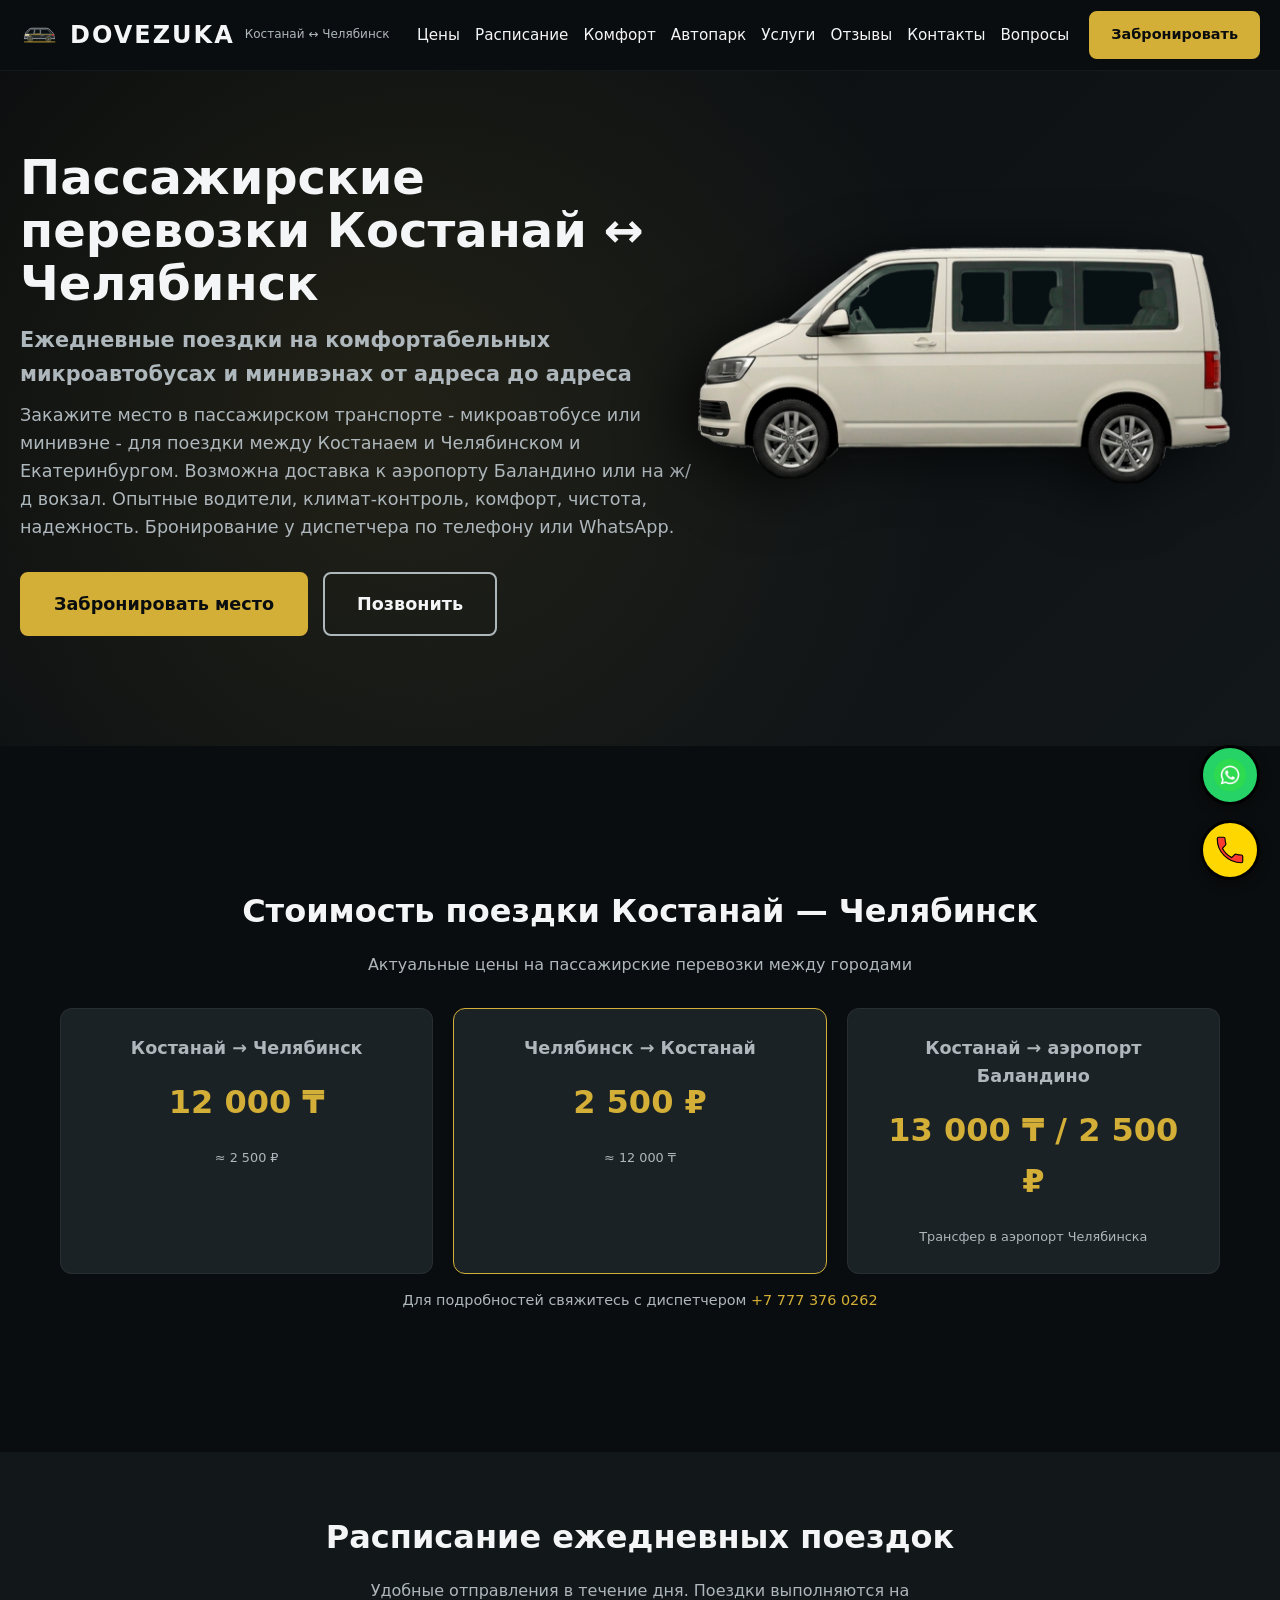
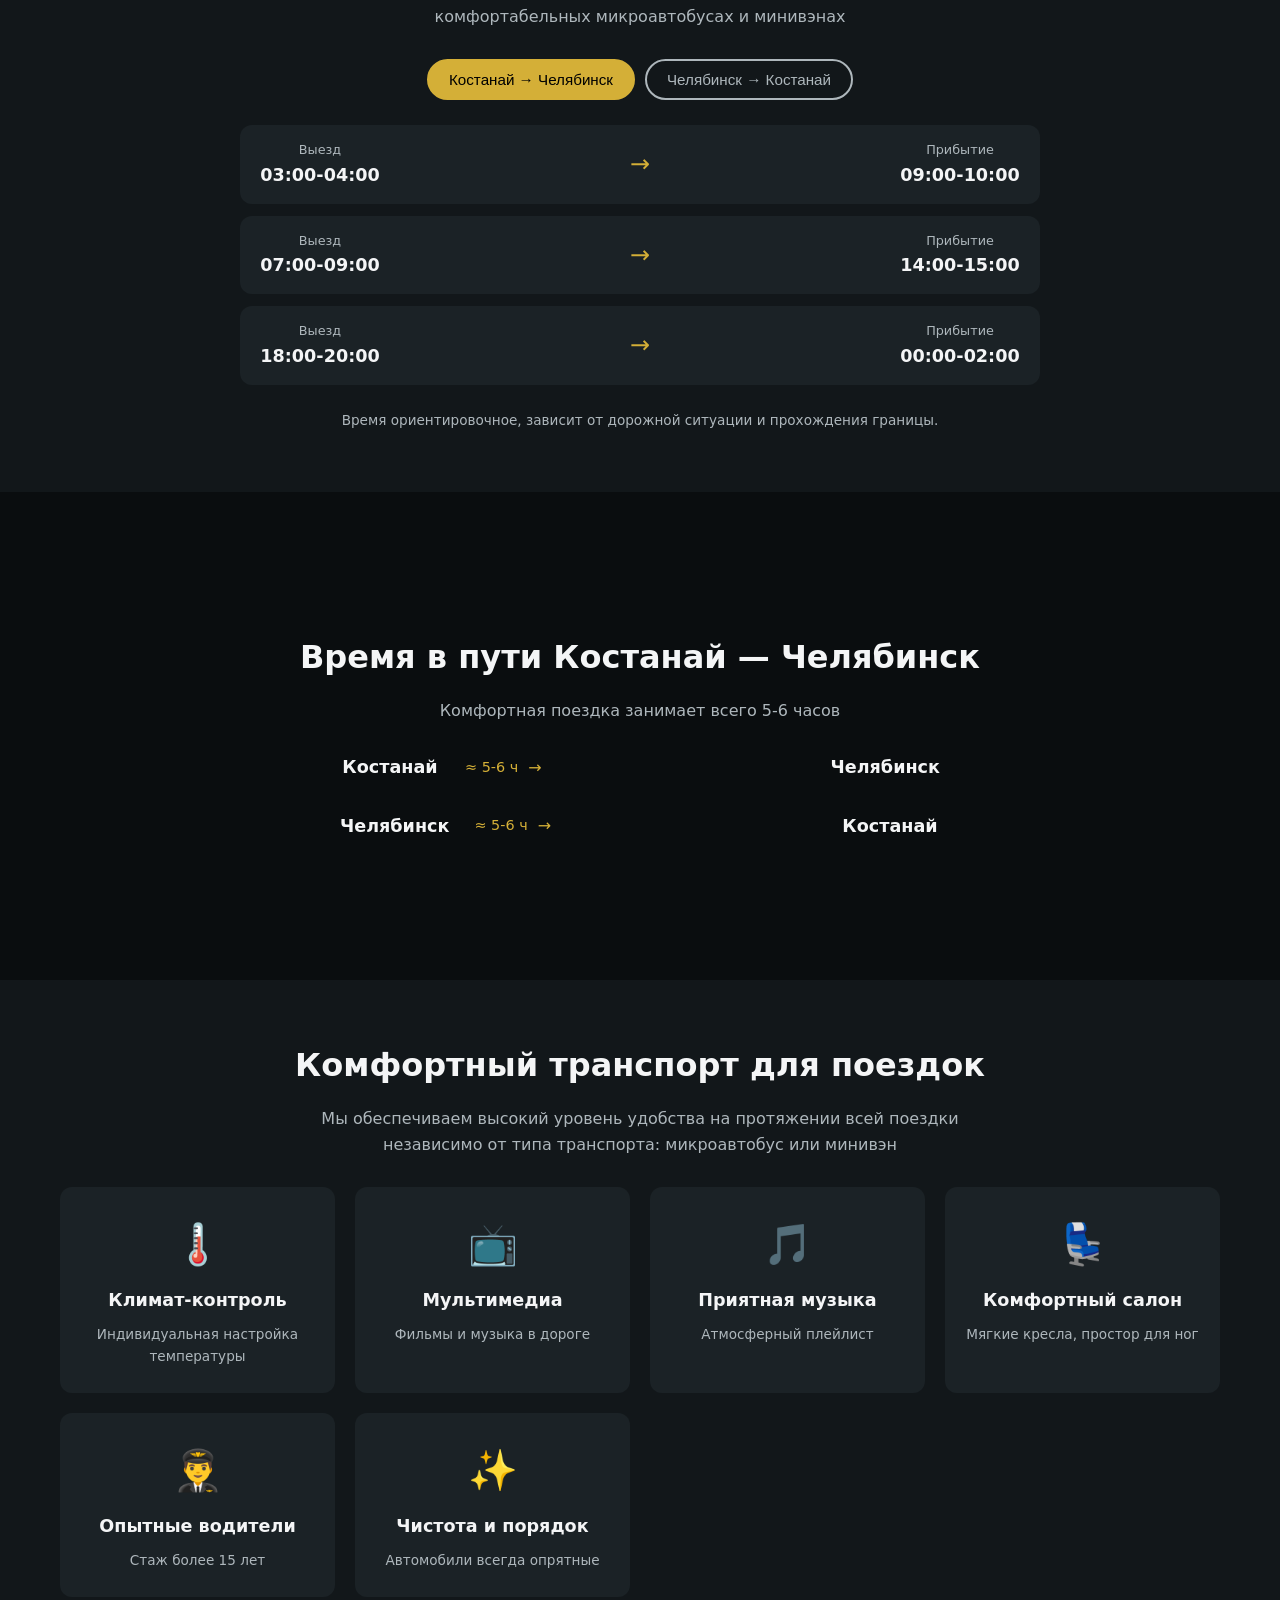
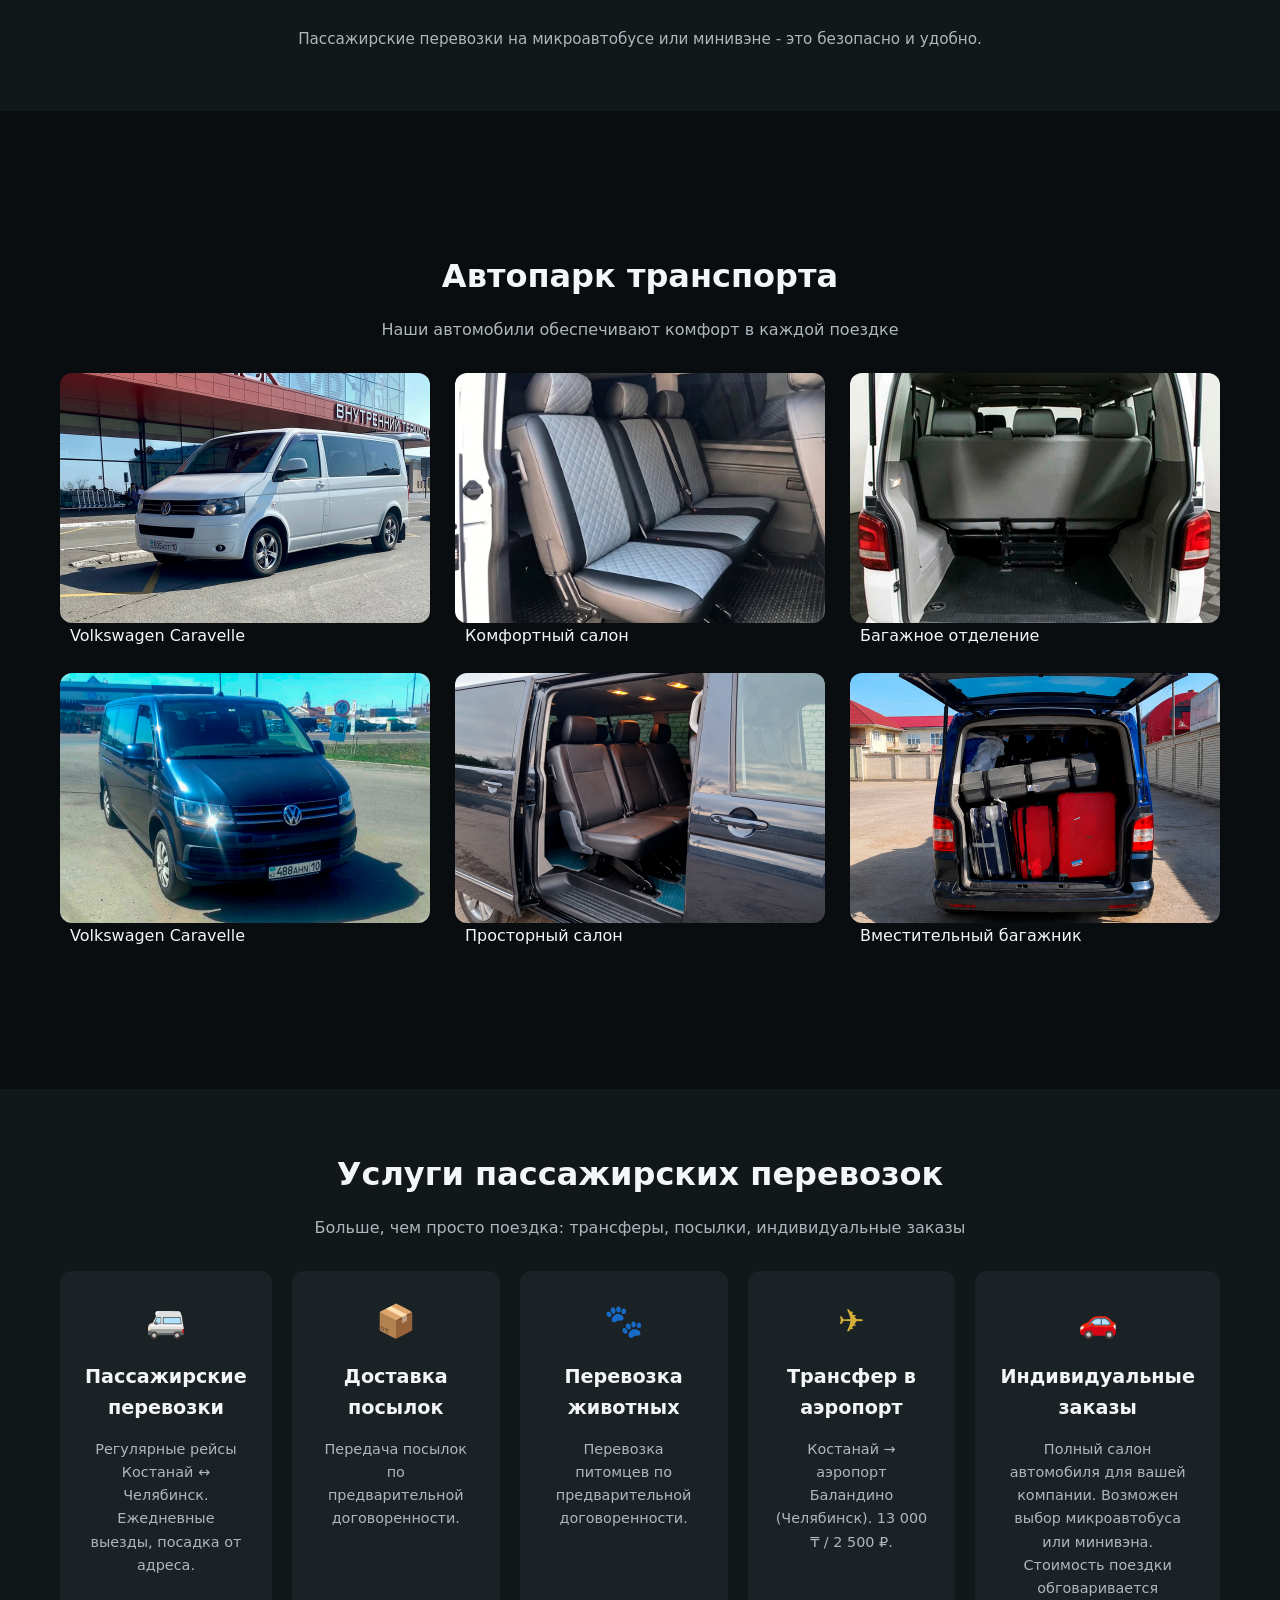
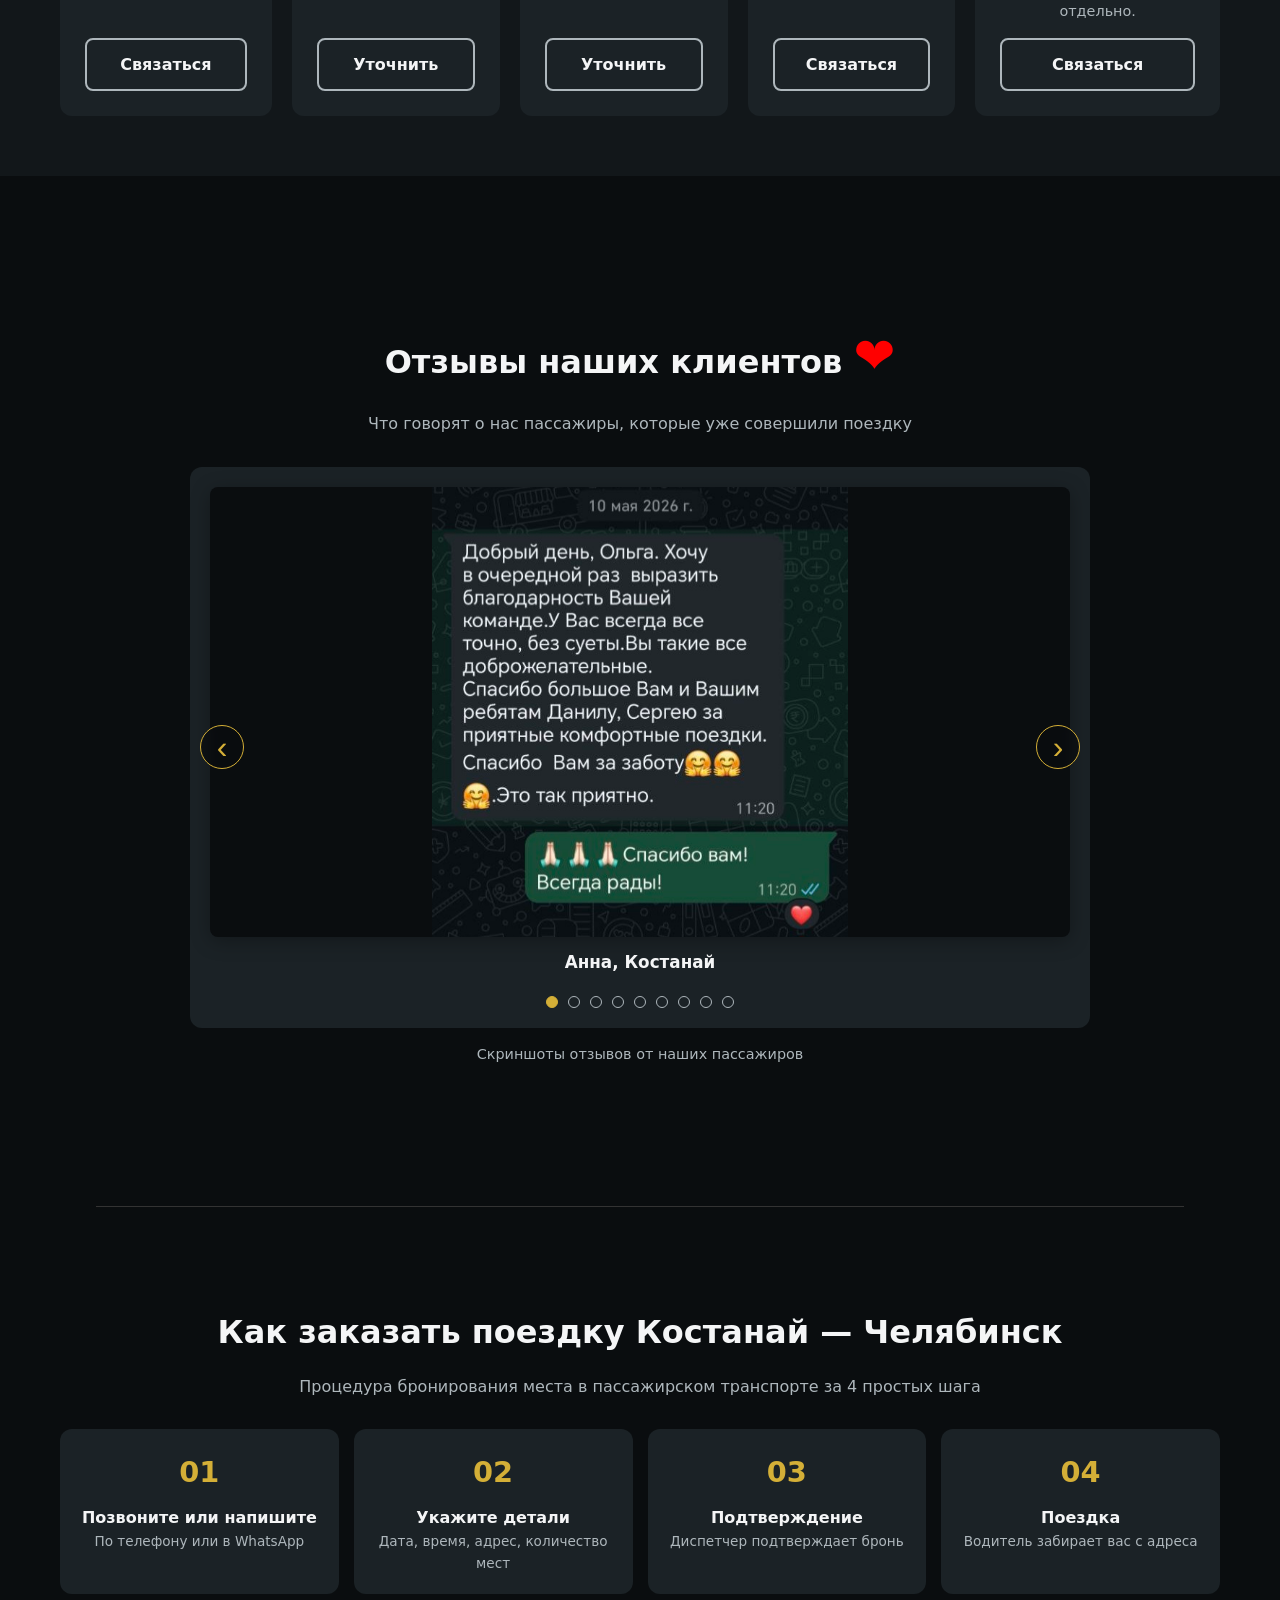
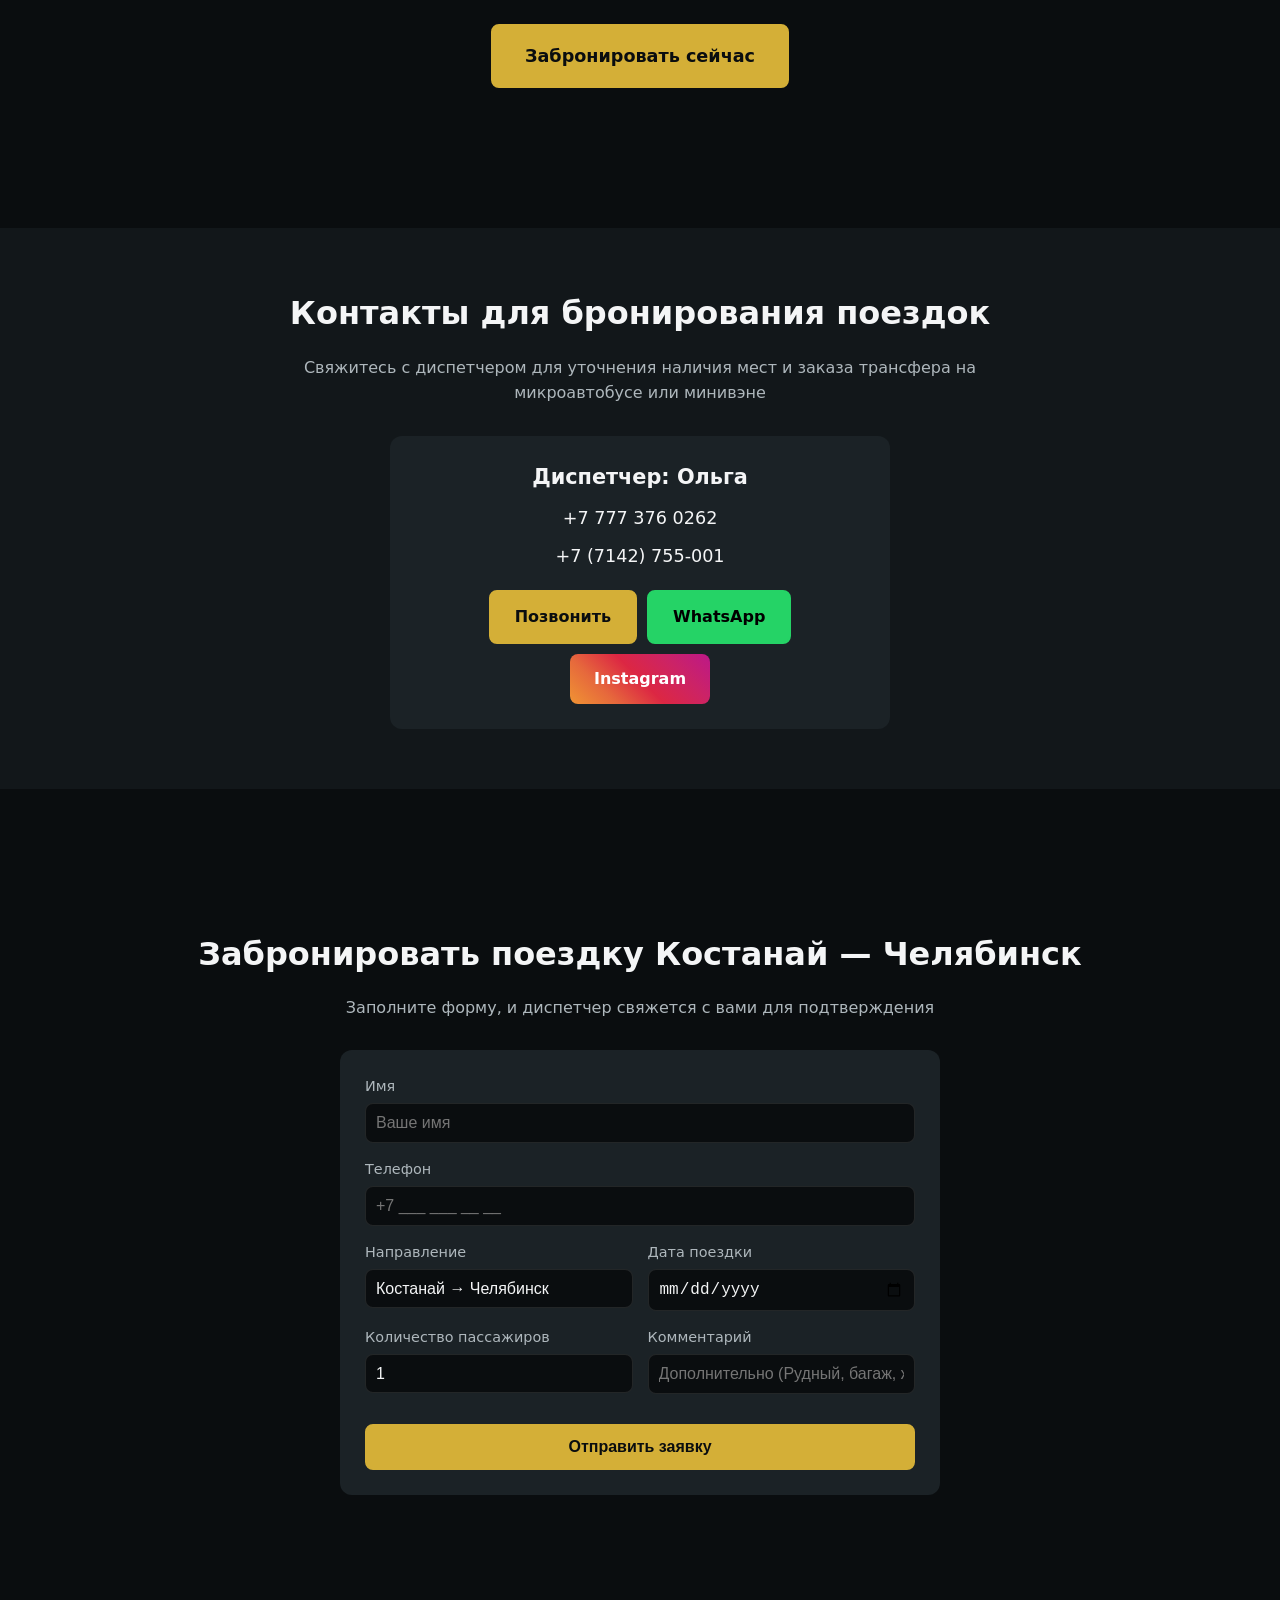
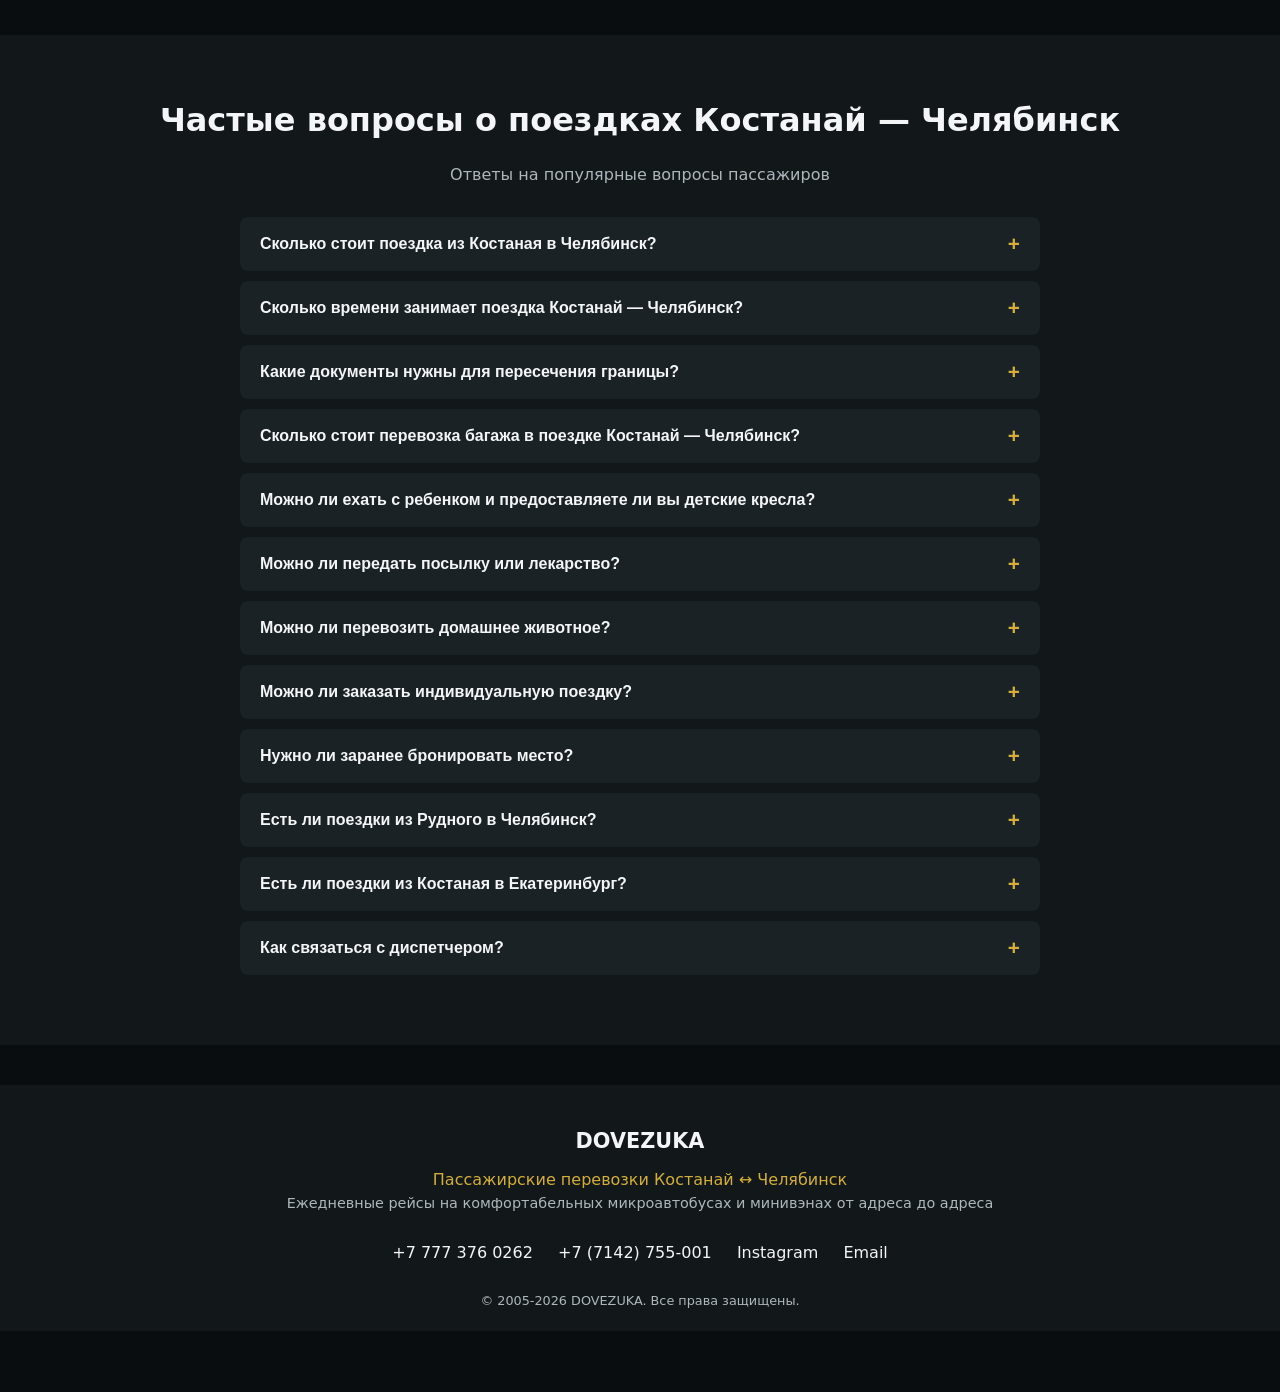
==== commit 6fded949: "Екатеринбургом" ====
--- a/dovezuka505.ru/index.html
+++ b/dovezuka505.ru/index.html
@@ -1,41 +1,78 @@
-<!DOCTYPE html>
+<!doctype html>
 <html lang="ru">
-<head>
-    <meta charset="UTF-8">
-    <meta name="viewport" content="width=device-width, initial-scale=1.0, maximum-scale=1.0, user-scalable=no">
-    <title>Пассажирские перевозки Костанай ↔ Челябинск | DOVEZUKA - микроавтобусы и минивэны</title>
-    <meta name="description" content="Ежедневные пассажирские перевозки между Костанаем и Челябинском на комфортабельных микроавтобусах и минивэнах. Поездки от адреса до адреса, трансфер в аэропорт, доставка посылок. Забронируйте место по телефону.">
-    <meta name="keywords" content="Костанай Челябинск перевозки, пассажирские перевозки Костанай Челябинск, микроавтобус Костанай Челябинск, минивэн Костанай Челябинск, трансфер Костанай Челябинск, поездки Костанай Челябинск">
-    <meta name="google-site-verification" content="6JW-6XE6wMfswmZE4CuXEhye1GsPUu69VWCWt682SIE" />
+  <head>
+    <meta charset="UTF-8" />
+    <meta
+      name="viewport"
+      content="width=device-width, initial-scale=1.0, maximum-scale=1.0, user-scalable=no"
+    />
+    <title>
+      Пассажирские перевозки Костанай ↔ Челябинск | DOVEZUKA - микроавтобусы и
+      минивэны
+    </title>
+    <meta
+      name="description"
+      content="Ежедневные пассажирские перевозки между Костанаем и Челябинском на комфортабельных микроавтобусах и минивэнах. Поездки от адреса до адреса, трансфер в аэропорт, доставка посылок. Забронируйте место по телефону."
+    />
+    <meta
+      name="keywords"
+      content="Костанай Челябинск перевозки, пассажирские перевозки Костанай Челябинск, микроавтобус Костанай Челябинск, минивэн Костанай Челябинск, трансфер Костанай Челябинск, поездки Костанай Челябинск"
+    />
+    <meta
+      name="google-site-verification"
+      content="6JW-6XE6wMfswmZE4CuXEhye1GsPUu69VWCWt682SIE"
+    />
     <meta name="yandex-verification" content="145d654af71cacf5" />
-    <link rel="canonical" href="https://dovezuka505.ru/">
+    <link rel="canonical" href="https://dovezuka505.ru/" />
 
     <!-- Open Graph -->
-    <meta property="og:type" content="website">
-    <meta property="og:url" content="https://dovezuka505.ru/">
-    <meta property="og:title" content="Пассажирские перевозки Костанай ↔ Челябинск | DOVEZUKA">
-    <meta property="og:description" content="Ежедневные поездки между Костанаем и Челябинском на комфортабельных микроавтобусах и минивэнах. Поездки от адреса до адреса, трансфер в аэропорт. Бронирование у диспетчера.">
-    <meta property="og:image" content="https://dovezuka505.ru/images/microbus.png">
-    <meta property="og:image:width" content="800">
-    <meta property="og:image:height" content="400">
+    <meta property="og:type" content="website" />
+    <meta property="og:url" content="https://dovezuka505.ru/" />
+    <meta
+      property="og:title"
+      content="Пассажирские перевозки Костанай ↔ Челябинск | DOVEZUKA"
+    />
+    <meta
+      property="og:description"
+      content="Ежедневные поездки между Костанаем и Челябинском на комфортабельных микроавтобусах и минивэнах. Поездки от адреса до адреса, трансфер в аэропорт. Бронирование у диспетчера."
+    />
+    <meta
+      property="og:image"
+      content="https://dovezuka505.ru/images/microbus.png"
+    />
+    <meta property="og:image:width" content="800" />
+    <meta property="og:image:height" content="400" />
 
     <!-- Twitter -->
-    <meta name="twitter:card" content="summary_large_image">
-    <meta name="twitter:title" content="Пассажирские перевозки Костанай ↔ Челябинск | DOVEZUKA">
-    <meta name="twitter:description" content="Ежедневные поездки между Костанаем и Челябинском. Микроавтобусы и минивэны комфорт-класса, опытные водители.">
-    <meta name="twitter:image" content="https://dovezuka505.ru/images/microbus.png">
+    <meta name="twitter:card" content="summary_large_image" />
+    <meta
+      name="twitter:title"
+      content="Пассажирские перевозки Костанай ↔ Челябинск | DOVEZUKA"
+    />
+    <meta
+      name="twitter:description"
+      content="Ежедневные поездки между Костанаем и Челябинском. Микроавтобусы и минивэны комфорт-класса, опытные водители."
+    />
+    <meta
+      name="twitter:image"
+      content="https://dovezuka505.ru/images/microbus.png"
+    />
 
     <!-- Geo -->
-    <meta name="geo.region" content="KZ-KUS">
-    <meta name="geo.placename" content="Костанай">
-    <meta name="robots" content="index, follow">
+    <meta name="geo.region" content="KZ-KUS" />
+    <meta name="geo.placename" content="Костанай" />
+    <meta name="robots" content="index, follow" />
 
     <!-- Фавикон (SVG без чёрного фона) -->
-    <link rel="icon" type="image/svg+xml" href="data:image/svg+xml,%3Csvg xmlns='http://www.w3.org/2000/svg' viewBox='0 0 110 64'%3E%3Cellipse cx='55' cy='50' rx='40' ry='3.5' fill='%23D4AF37' opacity='0.14'/%3E%3Cpath d='M12 42 L14 31 C14.5 27.5 16 24.8 18.8 22 L24.5 16.5 C26.5 14.5 29.3 13.3 32.2 13.3 H73 C76.5 13.3 79.5 14.7 81.8 17 L89.5 24.5 C92 27 93 30 93.5 33.2 L95 42 H12Z' fill='%2324292D' stroke='%23D5DADD' stroke-width='1.4' stroke-linejoin='round'/%3E%3Cpath d='M25 17 C27 14.8 29.5 13.8 32.5 13.8 H72.5 C76 13.8 78.5 15 81 17.5' stroke='%23FFFFFF' stroke-opacity='0.35' stroke-width='1' stroke-linecap='round'/%3E%3Cpath d='M29 17 H40 L37.5 29 H18.5 L25.5 20 C26.5 18.7 27.5 17.8 29 17Z' fill='%230B1216' stroke='%238F999E' stroke-width='1'/%3E%3Cpath d='M27 19L21 27' stroke='%23FFFFFF' stroke-opacity='0.28' stroke-width='1' stroke-linecap='round'/%3E%3Cpath d='M42 17 H55 V29 H39 L42 17Z' fill='%230A1115' stroke='%238F999E' stroke-width='1'/%3E%3Cpath d='M57 17 H72 C74.5 17 76.5 18 78.2 19.8 L85.8 29 H57 V17Z' fill='%230A1115' stroke='%238F999E' stroke-width='1'/%3E%3Cpath d='M40.5 17L38 29' stroke='%23C9CED1' stroke-width='1'/%3E%3Cpath d='M56 17V29' stroke='%23C9CED1' stroke-width='1'/%3E%3Cpath d='M40 29H56' stroke='%23D4AF37' stroke-width='1.2'/%3E%3Cpath d='M15 31H93' stroke='%23D4AF37' stroke-width='1.5' stroke-linecap='round'/%3E%3Cpath d='M56 30V41' stroke='%23596166' stroke-width='0.8'/%3E%3Cpath d='M78 30V41' stroke='%23596166' stroke-width='0.8'/%3E%3Cpath d='M59 34H64' stroke='%23AEB7BC' stroke-width='1' stroke-linecap='round'/%3E%3Cpath d='M81 34H85' stroke='%23AEB7BC' stroke-width='1' stroke-linecap='round'/%3E%3Cpath d='M14.5 30 H27 L24.5 34 H14 C13.4 34 13.2 33.3 13.5 32.7 L14.5 30Z' fill='%23F3E6B2'/%3E%3Cpath d='M15.5 31.2H24' stroke='%23FFFFFF' stroke-width='0.8' stroke-linecap='round'/%3E%3Cpath d='M14 35H29' stroke='%23AEB7BC' stroke-width='1'/%3E%3Cpath d='M15 37H28' stroke='%23AEB7BC' stroke-width='1'/%3E%3Cpath d='M16 39H27' stroke='%23687176' stroke-width='1'/%3E%3Ccircle cx='28' cy='32' r='2.7' fill='%23111518' stroke='%23D4AF37' stroke-width='0.7'/%3E%3Cpath d='M26.2 30.8L27.2 33.3L28 31.5L28.8 33.3L29.8 30.8' stroke='%23D9DEE1' stroke-width='0.55' stroke-linecap='round' stroke-linejoin='round'/%3E%3Cpath d='M87.5 30 H93 L94 35 H88.5 L87.5 30Z' fill='%239E3733'/%3E%3Cpath d='M89 31H93' stroke='%23F06A5E' stroke-width='0.8'/%3E%3Cpath d='M12 42H95' stroke='%23AEB7BC' stroke-width='1.2' stroke-linecap='round'/%3E%3Cpath d='M17 44H91' stroke='%23101417' stroke-width='2'/%3E%3Ccircle cx='28' cy='43' r='7' fill='%2307090A' stroke='%23AEB7BC' stroke-width='1.2'/%3E%3Ccircle cx='28' cy='43' r='4.5' fill='%23202529' stroke='%23D4AF37' stroke-width='0.9'/%3E%3Ccircle cx='28' cy='43' r='1.6' fill='%23AEB7BC'/%3E%3Cpath d='M28 39V47M24 43H32' stroke='%238D969B' stroke-width='0.6'/%3E%3Ccircle cx='78' cy='43' r='7' fill='%2307090A' stroke='%23AEB7BC' stroke-width='1.2'/%3E%3Ccircle cx='78' cy='43' r='4.5' fill='%23202529' stroke='%23D4AF37' stroke-width='0.9'/%3E%3Ccircle cx='78' cy='43' r='1.6' fill='%23AEB7BC'/%3E%3Cpath d='M78 39V47M74 43H82' stroke='%238D969B' stroke-width='0.6'/%3E%3Cpath d='M12 51H96' stroke='%23D4AF37' stroke-width='2' stroke-linecap='round'/%3E%3C/svg%3E">
+    <link
+      rel="icon"
+      type="image/svg+xml"
+      href="data:image/svg+xml,%3Csvg xmlns='http://www.w3.org/2000/svg' viewBox='0 0 110 64'%3E%3Cellipse cx='55' cy='50' rx='40' ry='3.5' fill='%23D4AF37' opacity='0.14'/%3E%3Cpath d='M12 42 L14 31 C14.5 27.5 16 24.8 18.8 22 L24.5 16.5 C26.5 14.5 29.3 13.3 32.2 13.3 H73 C76.5 13.3 79.5 14.7 81.8 17 L89.5 24.5 C92 27 93 30 93.5 33.2 L95 42 H12Z' fill='%2324292D' stroke='%23D5DADD' stroke-width='1.4' stroke-linejoin='round'/%3E%3Cpath d='M25 17 C27 14.8 29.5 13.8 32.5 13.8 H72.5 C76 13.8 78.5 15 81 17.5' stroke='%23FFFFFF' stroke-opacity='0.35' stroke-width='1' stroke-linecap='round'/%3E%3Cpath d='M29 17 H40 L37.5 29 H18.5 L25.5 20 C26.5 18.7 27.5 17.8 29 17Z' fill='%230B1216' stroke='%238F999E' stroke-width='1'/%3E%3Cpath d='M27 19L21 27' stroke='%23FFFFFF' stroke-opacity='0.28' stroke-width='1' stroke-linecap='round'/%3E%3Cpath d='M42 17 H55 V29 H39 L42 17Z' fill='%230A1115' stroke='%238F999E' stroke-width='1'/%3E%3Cpath d='M57 17 H72 C74.5 17 76.5 18 78.2 19.8 L85.8 29 H57 V17Z' fill='%230A1115' stroke='%238F999E' stroke-width='1'/%3E%3Cpath d='M40.5 17L38 29' stroke='%23C9CED1' stroke-width='1'/%3E%3Cpath d='M56 17V29' stroke='%23C9CED1' stroke-width='1'/%3E%3Cpath d='M40 29H56' stroke='%23D4AF37' stroke-width='1.2'/%3E%3Cpath d='M15 31H93' stroke='%23D4AF37' stroke-width='1.5' stroke-linecap='round'/%3E%3Cpath d='M56 30V41' stroke='%23596166' stroke-width='0.8'/%3E%3Cpath d='M78 30V41' stroke='%23596166' stroke-width='0.8'/%3E%3Cpath d='M59 34H64' stroke='%23AEB7BC' stroke-width='1' stroke-linecap='round'/%3E%3Cpath d='M81 34H85' stroke='%23AEB7BC' stroke-width='1' stroke-linecap='round'/%3E%3Cpath d='M14.5 30 H27 L24.5 34 H14 C13.4 34 13.2 33.3 13.5 32.7 L14.5 30Z' fill='%23F3E6B2'/%3E%3Cpath d='M15.5 31.2H24' stroke='%23FFFFFF' stroke-width='0.8' stroke-linecap='round'/%3E%3Cpath d='M14 35H29' stroke='%23AEB7BC' stroke-width='1'/%3E%3Cpath d='M15 37H28' stroke='%23AEB7BC' stroke-width='1'/%3E%3Cpath d='M16 39H27' stroke='%23687176' stroke-width='1'/%3E%3Ccircle cx='28' cy='32' r='2.7' fill='%23111518' stroke='%23D4AF37' stroke-width='0.7'/%3E%3Cpath d='M26.2 30.8L27.2 33.3L28 31.5L28.8 33.3L29.8 30.8' stroke='%23D9DEE1' stroke-width='0.55' stroke-linecap='round' stroke-linejoin='round'/%3E%3Cpath d='M87.5 30 H93 L94 35 H88.5 L87.5 30Z' fill='%239E3733'/%3E%3Cpath d='M89 31H93' stroke='%23F06A5E' stroke-width='0.8'/%3E%3Cpath d='M12 42H95' stroke='%23AEB7BC' stroke-width='1.2' stroke-linecap='round'/%3E%3Cpath d='M17 44H91' stroke='%23101417' stroke-width='2'/%3E%3Ccircle cx='28' cy='43' r='7' fill='%2307090A' stroke='%23AEB7BC' stroke-width='1.2'/%3E%3Ccircle cx='28' cy='43' r='4.5' fill='%23202529' stroke='%23D4AF37' stroke-width='0.9'/%3E%3Ccircle cx='28' cy='43' r='1.6' fill='%23AEB7BC'/%3E%3Cpath d='M28 39V47M24 43H32' stroke='%238D969B' stroke-width='0.6'/%3E%3Ccircle cx='78' cy='43' r='7' fill='%2307090A' stroke='%23AEB7BC' stroke-width='1.2'/%3E%3Ccircle cx='78' cy='43' r='4.5' fill='%23202529' stroke='%23D4AF37' stroke-width='0.9'/%3E%3Ccircle cx='78' cy='43' r='1.6' fill='%23AEB7BC'/%3E%3Cpath d='M78 39V47M74 43H82' stroke='%238D969B' stroke-width='0.6'/%3E%3Cpath d='M12 51H96' stroke='%23D4AF37' stroke-width='2' stroke-linecap='round'/%3E%3C/svg%3E"
+    />
 
     <!-- Schema.org: LocalBusiness с услугами и контактами -->
     <script type="application/ld+json">
-    {
+      {
         "@context": "https://schema.org",
         "@type": "LocalBusiness",
         "name": "DOVEZUKA",
@@ -44,2828 +81,3450 @@
         "telephone": "+7-777-376-0262",
         "email": "perevozki.755.001@gmail.com",
         "address": {
-            "@type": "PostalAddress",
-            "addressLocality": "Костанай",
-            "addressCountry": "KZ"
+          "@type": "PostalAddress",
+          "addressLocality": "Костанай",
+          "addressCountry": "KZ"
         },
         "priceRange": "₸12,000 - ₸25,000",
         "openingHours": "Mo-Su 00:00-23:59",
         "sameAs": [
-            "https://www.instagram.com/dovezuka_755_001/",
-            "https://wa.me/77773760262"
+          "https://www.instagram.com/dovezuka_755_001/",
+          "https://wa.me/77773760262"
         ],
         "areaServed": [
-            { "@type": "City", "name": "Костанай" },
-            { "@type": "City", "name": "Рудный" },
-            { "@type": "City", "name": "Челябинск" }
+          { "@type": "City", "name": "Костанай" },
+          { "@type": "City", "name": "Рудный" },
+          { "@type": "City", "name": "Челябинск" }
         ],
         "hasOfferCatalog": {
-            "@type": "OfferCatalog",
-            "name": "Пассажирские перевозки Костанай-Челябинск",
-            "itemListElement": [
-                {
-                    "@type": "Offer",
-                    "itemOffered": {
-                        "@type": "Service",
-                        "name": "Костанай → Челябинск",
-                        "description": "Поездка из Костаная в Челябинск на комфортабельном микроавтобусе или минивэне. Отправление от адреса."
-                    },
-                    "price": "12000",
-                    "priceCurrency": "KZT"
-                },
-                {
-                    "@type": "Offer",
-                    "itemOffered": {
-                        "@type": "Service",
-                        "name": "Челябинск → Костанай",
-                        "description": "Поездка из Челябинска в Костанай на комфортабельном микроавтобусе или минивэне. Прибытие к адресу."
-                    },
-                    "price": "2500",
-                    "priceCurrency": "RUB"
-                },
-                {
-                    "@type": "Offer",
-                    "itemOffered": {
-                        "@type": "Service",
-                        "name": "Костанай → аэропорт Челябинска (Баландино)",
-                        "description": "Трансфер из Костаная в аэропорт Баландино (Челябинск) на пассажирском транспорте."
-                    },
-                    "price": "13000",
-                    "priceCurrency": "KZT"
-                }
-            ]
+          "@type": "OfferCatalog",
+          "name": "Пассажирские перевозки Костанай-Челябинск",
+          "itemListElement": [
+            {
+              "@type": "Offer",
+              "itemOffered": {
+                "@type": "Service",
+                "name": "Костанай → Челябинск",
+                "description": "Поездка из Костаная в Челябинск на комфортабельном микроавтобусе или минивэне. Отправление от адреса."
+              },
+              "price": "12000",
+              "priceCurrency": "KZT"
+            },
+            {
+              "@type": "Offer",
+              "itemOffered": {
+                "@type": "Service",
+                "name": "Челябинск → Костанай",
+                "description": "Поездка из Челябинска в Костанай на комфортабельном микроавтобусе или минивэне. Прибытие к адресу."
+              },
+              "price": "2500",
+              "priceCurrency": "RUB"
+            },
+            {
+              "@type": "Offer",
+              "itemOffered": {
+                "@type": "Service",
+                "name": "Костанай → аэропорт Челябинска (Баландино)",
+                "description": "Трансфер из Костаная в аэропорт Баландино (Челябинск) на пассажирском транспорте."
+              },
+              "price": "13000",
+              "priceCurrency": "KZT"
+            }
+          ]
         },
         "aggregateRating": {
-            "@type": "AggregateRating",
-            "ratingValue": "4.8",
-            "reviewCount": "127"
-        }
-    }
+          "@type": "AggregateRating",
+          "ratingValue": "4.8",
+          "reviewCount": "127"
+        }
+      }
     </script>
 
     <!-- Schema.org: FAQPage на основе блока FAQ -->
     <script type="application/ld+json">
-    {
+      {
         "@context": "https://schema.org",
         "@type": "FAQPage",
         "mainEntity": [
-            {
-                "@type": "Question",
-                "name": "Сколько стоит поездка из Костаная в Челябинск?",
-                "acceptedAnswer": {
-                    "@type": "Answer",
-                    "text": "Стоимость поездки из Костаная в Челябинск — 12 000 ₸ (≈ 2 500 ₽). Костанай - Аэропорт (Баландино) — 13 000 ₸ (≈ 2 500 ₽). Отдаленные районы Челябинска — стоимость обговаривается с диспетчером."
-                }
-            },
-            {
-                "@type": "Question",
-                "name": "Сколько времени занимает поездка Костанай — Челябинск?",
-                "acceptedAnswer": {
-                    "@type": "Answer",
-                    "text": "Ориентировочное время в пути — 5-6 часов. Зависит от дорожной ситуации и прохождения границы."
-                }
-            },
-            {
-                "@type": "Question",
-                "name": "Какие документы нужны для пересечения границы?",
-                "acceptedAnswer": {
-                    "@type": "Answer",
-                    "text": "Для граждан Казахстана и России достаточно внутреннего паспорта или удостоверения личности. Детям, гражданам России, до 14 лет обязательно нужен загранпаспорт."
-                }
-            },
-            {
-                "@type": "Question",
-                "name": "Сколько стоит перевозка багажа в поездке Костанай — Челябинск?",
-                "acceptedAnswer": {
-                    "@type": "Answer",
-                    "text": "Обычный багаж (чемодан, сумка) включён в стоимость поездки. Перевозка больших сумок или дополнительного багажа обсуждается отдельно с диспетчером."
-                }
-            },
-            {
-                "@type": "Question",
-                "name": "Можно ли ехать с ребенком и предоставляете ли вы детские кресла?",
-                "acceptedAnswer": {
-                    "@type": "Answer",
-                    "text": "Да, конечно. Для детей предоставляются детские кресла и бустеры в зависимости от возраста ребенка. Также для детей до 5 лет предусмотрена скидка на поездку. Важно: о поездке с ребенком необходимо предупредить диспетчера заранее."
-                }
-            },
-            {
-                "@type": "Question",
-                "name": "Можно ли передать посылку или лекарство?",
-                "acceptedAnswer": {
-                    "@type": "Answer",
-                    "text": "Да, мы осуществляем доставку посылок по направлению Костанай ↔ Челябинск по предварительной договоренности."
-                }
-            },
-            {
-                "@type": "Question",
-                "name": "Можно ли перевозить домашнее животное?",
-                "acceptedAnswer": {
-                    "@type": "Answer",
-                    "text": "Перевозка домашних животных возможна по предварительной договоренности с диспетчером."
-                }
-            },
-            {
-                "@type": "Question",
-                "name": "Можно ли заказать индивидуальную поездку?",
-                "acceptedAnswer": {
-                    "@type": "Answer",
-                    "text": "Да. Можно оформить индивидуальную поездку по маршруту Костанай - Челябинск или в обратном направлении, как на микроавтобусе/минивэне, так и на легковом автомобиле. Условия и стоимость рассчитываются отдельно."
-                }
-            },
-            {
-                "@type": "Question",
-                "name": "Нужно ли заранее бронировать место?",
-                "acceptedAnswer": {
-                    "@type": "Answer",
-                    "text": "Да, лучше бронировать место заранее. Это позволит диспетчеру выбрать подходящий рейс и гарантировать наличие свободного места."
-                }
-            },
-            {
-                "@type": "Question",
-                "name": "Есть ли поездки из Рудного в Челябинск?",
-                "acceptedAnswer": {
-                    "@type": "Answer",
-                    "text": "Да, возможен трансфер с посадкой или высадкой в городе Рудный. Для этого необходимо заранее сообщить диспетчеру, и он рассчитает точное время и стоимость."
-                }
-            },
-            {
-                "@type": "Question",
-                "name": "Есть ли поездки из Костаная в Екатеринбург?",
-                "acceptedAnswer": {
-                    "@type": "Answer",
-                    "text": "Да, мы также осуществляем пассажирские перевозки из Костаная в Екатеринбург и из Екатеринбурга в Костанай. Поездки доступны по предварительной записи. Чтобы уточнить ближайшую дату, время отправления и стоимость проезда, свяжитесь с нашим диспетчером."
-                }
-            },
-            {
-                "@type": "Question",
-                "name": "Как связаться с диспетчером?",
-                "acceptedAnswer": {
-                    "@type": "Answer",
-                    "text": "Позвоните по номеру +7 777 376 0262 или напишите в WhatsApp / Telegram / MAX / imo. Диспетчер: Ольга."
-                }
+          {
+            "@type": "Question",
+            "name": "Сколько стоит поездка из Костаная в Челябинск?",
+            "acceptedAnswer": {
+              "@type": "Answer",
+              "text": "Стоимость поездки из Костаная в Челябинск — 12 000 ₸ (≈ 2 500 ₽). Костанай - Аэропорт (Баландино) — 13 000 ₸ (≈ 2 500 ₽). Отдаленные районы Челябинска — стоимость обговаривается с диспетчером."
             }
+          },
+          {
+            "@type": "Question",
+            "name": "Сколько времени занимает поездка Костанай — Челябинск?",
+            "acceptedAnswer": {
+              "@type": "Answer",
+              "text": "Ориентировочное время в пути — 5-6 часов. Зависит от дорожной ситуации и прохождения границы."
+            }
+          },
+          {
+            "@type": "Question",
+            "name": "Какие документы нужны для пересечения границы?",
+            "acceptedAnswer": {
+              "@type": "Answer",
+              "text": "Для граждан Казахстана и России достаточно внутреннего паспорта или удостоверения личности. Детям, гражданам России, до 14 лет обязательно нужен загранпаспорт."
+            }
+          },
+          {
+            "@type": "Question",
+            "name": "Сколько стоит перевозка багажа в поездке Костанай — Челябинск?",
+            "acceptedAnswer": {
+              "@type": "Answer",
+              "text": "Обычный багаж (чемодан, сумка) включён в стоимость поездки. Перевозка больших сумок или дополнительного багажа обсуждается отдельно с диспетчером."
+            }
+          },
+          {
+            "@type": "Question",
+            "name": "Можно ли ехать с ребенком и предоставляете ли вы детские кресла?",
+            "acceptedAnswer": {
+              "@type": "Answer",
+              "text": "Да, конечно. Для детей предоставляются детские кресла и бустеры в зависимости от возраста ребенка. Также для детей до 5 лет предусмотрена скидка на поездку. Важно: о поездке с ребенком необходимо предупредить диспетчера заранее."
+            }
+          },
+          {
+            "@type": "Question",
+            "name": "Можно ли передать посылку или лекарство?",
+            "acceptedAnswer": {
+              "@type": "Answer",
+              "text": "Да, мы осуществляем доставку посылок по направлению Костанай ↔ Челябинск по предварительной договоренности."
+            }
+          },
+          {
+            "@type": "Question",
+            "name": "Можно ли перевозить домашнее животное?",
+            "acceptedAnswer": {
+              "@type": "Answer",
+              "text": "Перевозка домашних животных возможна по предварительной договоренности с диспетчером."
+            }
+          },
+          {
+            "@type": "Question",
+            "name": "Можно ли заказать индивидуальную поездку?",
+            "acceptedAnswer": {
+              "@type": "Answer",
+              "text": "Да. Можно оформить индивидуальную поездку по маршруту Костанай - Челябинск или в обратном направлении, как на микроавтобусе/минивэне, так и на легковом автомобиле. Условия и стоимость рассчитываются отдельно."
+            }
+          },
+          {
+            "@type": "Question",
+            "name": "Нужно ли заранее бронировать место?",
+            "acceptedAnswer": {
+              "@type": "Answer",
+              "text": "Да, лучше бронировать место заранее. Это позволит диспетчеру выбрать подходящий рейс и гарантировать наличие свободного места."
+            }
+          },
+          {
+            "@type": "Question",
+            "name": "Есть ли поездки из Рудного в Челябинск?",
+            "acceptedAnswer": {
+              "@type": "Answer",
+              "text": "Да, возможен трансфер с посадкой или высадкой в городе Рудный. Для этого необходимо заранее сообщить диспетчеру, и он рассчитает точное время и стоимость."
+            }
+          },
+          {
+            "@type": "Question",
+            "name": "Есть ли поездки из Костаная в Екатеринбург?",
+            "acceptedAnswer": {
+              "@type": "Answer",
+              "text": "Да, мы также осуществляем пассажирские перевозки из Костаная в Екатеринбург и из Екатеринбурга в Костанай. Поездки доступны по предварительной записи. Чтобы уточнить ближайшую дату, время отправления и стоимость проезда, свяжитесь с нашим диспетчером."
+            }
+          },
+          {
+            "@type": "Question",
+            "name": "Как связаться с диспетчером?",
+            "acceptedAnswer": {
+              "@type": "Answer",
+              "text": "Позвоните по номеру +7 777 376 0262 или напишите в WhatsApp / Telegram / MAX / imo. Диспетчер: Ольга."
+            }
+          }
         ]
-    }
+      }
     </script>
 
     <style>
+      :root {
+        --color-bg: #0a0d0f;
+        --color-bg-secondary: #12171a;
+        --color-bg-card: #1b2226;
+        --color-text: #f4f5f6;
+        --color-text-muted: #aeb7bc;
+        --color-accent: #d4af37;
+        --color-accent-hover: #c9a227;
+        --font-family: "Segoe UI", system-ui, -apple-system, sans-serif;
+        --border-radius: 12px;
+        --section-gap: 80px;
+        --header-height: 70px;
+      }
+
+      * {
+        margin: 0;
+        padding: 0;
+        box-sizing: border-box;
+      }
+
+      html {
+        scroll-behavior: smooth;
+        -webkit-tap-highlight-color: transparent;
+      }
+
+      body {
+        font-family: var(--font-family);
+        background-color: var(--color-bg);
+        color: var(--color-text);
+        line-height: 1.6;
+        overflow-x: hidden;
+        padding-bottom: 60px;
+        -webkit-font-smoothing: antialiased;
+        -moz-osx-font-smoothing: grayscale;
+      }
+
+      img {
+        max-width: 100%;
+        height: auto;
+        display: block;
+      }
+
+      a {
+        color: inherit;
+        text-decoration: none;
+        transition: color 0.3s;
+      }
+
+      a:hover {
+        color: var(--color-accent);
+      }
+
+      .container {
+        width: 100%;
+        max-width: 1200px;
+        margin: 0 auto;
+        padding: 0 20px;
+      }
+
+      .btn {
+        display: inline-block;
+        padding: 12px 24px;
+        border: 2px solid transparent;
+        border-radius: 8px;
+        font-weight: 600;
+        font-size: 1rem;
+        cursor: pointer;
+        transition: all 0.3s;
+        text-align: center;
+        white-space: nowrap;
+        text-decoration: none;
+        -webkit-tap-highlight-color: transparent;
+      }
+
+      .btn--primary {
+        background-color: var(--color-accent);
+        color: #0a0d0f;
+        border-color: var(--color-accent);
+      }
+
+      .btn--primary:hover {
+        background-color: transparent;
+        color: var(--color-accent);
+      }
+
+      .btn--outline {
+        background-color: transparent;
+        border-color: var(--color-text-muted);
+        color: var(--color-text);
+      }
+
+      .btn--outline:hover {
+        border-color: var(--color-accent);
+        color: var(--color-accent);
+      }
+
+      .btn--large {
+        padding: 16px 32px;
+        font-size: 1.1rem;
+      }
+
+      .btn--whatsapp {
+        background-color: #25d366;
+        border-color: #25d366;
+        color: #000;
+      }
+
+      .btn--whatsapp:hover {
+        background-color: transparent;
+        color: #25d366;
+      }
+
+      .btn--instagram {
+        background: linear-gradient(
+          45deg,
+          #f09433,
+          #e6683c,
+          #dc2743,
+          #cc2366,
+          #bc1888
+        );
+        border: none;
+        color: #fff;
+      }
+
+      .btn--instagram:hover {
+        opacity: 0.9;
+        color: #fff;
+        border-color: var(--color-accent);
+        background-color: transparent;
+        background: linear-gradient(
+          45deg,
+          #f09433,
+          #e6683c,
+          #dc2743,
+          #cc2366,
+          #bc1888
+        );
+        -webkit-background-clip: text;
+        -webkit-text-fill-color: transparent;
+        background-clip: text;
+        border: 2px solid #bc1888;
+      }
+
+      .header {
+        position: sticky;
+        top: 0;
+        z-index: 100;
+        background-color: var(--color-bg);
+        border-bottom: 1px solid rgba(255, 255, 255, 0.05);
+        transition: box-shadow 0.3s;
+      }
+
+      .header__inner {
+        display: flex;
+        align-items: center;
+        justify-content: space-between;
+        height: var(--header-height);
+        padding: 0 20px;
+        flex-wrap: wrap;
+        gap: 10px;
+      }
+
+      .header__logo {
+        display: flex;
+        align-items: center;
+        gap: 10px;
+        text-decoration: none;
+        flex-shrink: 0;
+      }
+
+      .header__logo-icon {
+        width: 40px;
+        height: 40px;
+        flex-shrink: 0;
+      }
+
+      .header__logo-text {
+        font-size: 1.5rem;
+        font-weight: 800;
+        letter-spacing: 2px;
+        color: var(--color-text);
+        line-height: 1.2;
+      }
+
+      .header__logo-sub {
+        font-size: 0.75rem;
+        color: var(--color-text-muted);
+      }
+
+      .header__nav {
+        display: flex;
+        align-items: center;
+        gap: 20px;
+      }
+
+      .header__menu {
+        display: flex;
+        list-style: none;
+        gap: 15px;
+      }
+
+      .header__menu a {
+        position: relative;
+        padding: 5px 0;
+        font-weight: 500;
+        color: var(--color-text);
+        font-size: 0.95rem;
+      }
+
+      .header__menu a::after {
+        content: "";
+        position: absolute;
+        bottom: -2px;
+        left: 0;
+        width: 0;
+        height: 2px;
+        background-color: var(--color-accent);
+        transition: width 0.3s;
+      }
+
+      .header__menu a:hover::after {
+        width: 100%;
+      }
+
+      .header__cta {
+        padding: 10px 20px;
+        font-size: 0.9rem;
+      }
+
+      .hero {
+        position: relative;
+        background-color: var(--color-bg-secondary);
+        overflow: hidden;
+        padding: 80px 20px;
+        min-height: 600px;
+        display: flex;
+        align-items: center;
+        margin-bottom: var(--section-gap);
+      }
+
+      .hero__bg {
+        position: absolute;
+        top: 0;
+        left: 0;
+        width: 100%;
+        height: 100%;
+        background: linear-gradient(
+          135deg,
+          #0a0d0f,
+          #12171a,
+          #1b2226,
+          #12171a,
+          #0a0d0f
+        );
+        background-size: 400% 400%;
+        animation: heroGradient 15s ease infinite;
+        z-index: 0;
+      }
+
+      @keyframes heroGradient {
+        0% {
+          background-position: 0% 50%;
+        }
+        50% {
+          background-position: 100% 50%;
+        }
+        100% {
+          background-position: 0% 50%;
+        }
+      }
+
+      .hero__bg::after {
+        content: "";
+        position: absolute;
+        top: 0;
+        left: 0;
+        width: 100%;
+        height: 100%;
+        background: radial-gradient(
+          circle at 30% 50%,
+          rgba(212, 175, 55, 0.1),
+          transparent 60%
+        );
+      }
+
+      .hero__content {
+        position: relative;
+        z-index: 2;
+        width: 55%;
+        padding-right: 0px;
+      }
+
+      .hero__title {
+        font-size: clamp(2rem, 5vw, 3rem);
+        font-weight: 800;
+        margin-bottom: 15px;
+        line-height: 1.1;
+      }
+
+      .hero__subtitle {
+        font-size: 1.3rem;
+        color: var(--color-text-muted);
+        margin-bottom: 10px;
+      }
+
+      .hero__text {
+        font-size: clamp(1rem, 1.5vw, 1.1rem);
+        color: var(--color-text-muted);
+        margin-bottom: 30px;
+      }
+
+      .hero__actions {
+        display: flex;
+        gap: 15px;
+        flex-wrap: wrap;
+        margin-bottom: 30px;
+      }
+
+      .hero__image {
+        position: absolute;
+        right: -12%;
+        top: 42%;
+        transform: translateY(-50%);
+        width: 75%;
+        z-index: 3;
+        display: flex;
+        align-items: center;
+        justify-content: center;
+        pointer-events: none;
+      }
+
+      .hero__image-wrapper {
+        position: relative;
+        display: flex;
+        align-items: center;
+        justify-content: center;
+        width: 100%;
+        pointer-events: none;
+      }
+
+      .hero__image-stack {
+        position: relative;
+        width: 100%;
+        max-width: 750px;
+        aspect-ratio: 16 / 9;
+        display: flex;
+        align-items: center;
+        justify-content: center;
+        pointer-events: auto;
+        cursor: pointer;
+        -webkit-tap-highlight-color: transparent;
+        touch-action: manipulation;
+        opacity: 0;
+        animation: slideIn 1.2s cubic-bezier(0.25, 0.46, 0.45, 0.94) forwards;
+        animation-delay: 0.7s;
+      }
+
+      .site-divider {
+        border: none;
+        height: 1.5px;
+        background-color: #333333;
+        margin: 40px auto;
+        width: 85%;
+      }
+
+      @keyframes slideIn {
+        0% {
+          transform: translateX(80%);
+          opacity: 0;
+        }
+        100% {
+          transform: translateX(0);
+          opacity: 1;
+        }
+      }
+
+      .hero__image-stack img {
+        position: absolute;
+        top: 0;
+        left: 0;
+        width: 100%;
+        height: 100%;
+        object-fit: contain;
+        transition: opacity 0.8s ease;
+        filter: drop-shadow(-20px 10px 30px rgba(0, 0, 0, 0.7));
+        pointer-events: none;
+        -webkit-user-drag: none;
+        user-select: none;
+      }
+
+      .hero__image-stack img:first-child {
+        opacity: 1;
+        z-index: 2;
+      }
+      .hero__image-stack img:last-child {
+        opacity: 0;
+        z-index: 3;
+      }
+
+      .hero__image-stack.loading img:first-child {
+        animation: blink-front 3s ease-in-out 0s 1 normal;
+        animation-delay: 0.7s;
+      }
+      .hero__image-stack.loading img:last-child {
+        animation: blink-back 3s ease-in-out 0s 1 normal;
+        animation-delay: 0.7s;
+      }
+
+      @keyframes blink-front {
+        0% {
+          opacity: 1;
+        }
+        6% {
+          opacity: 0.2;
+        }
+        8% {
+          opacity: 0;
+        }
+        12% {
+          opacity: 0;
+        }
+        14% {
+          opacity: 0.2;
+        }
+        16% {
+          opacity: 1;
+        }
+        24% {
+          opacity: 1;
+        }
+        30% {
+          opacity: 0.2;
+        }
+        32% {
+          opacity: 0;
+        }
+        36% {
+          opacity: 0;
+        }
+        38% {
+          opacity: 0.2;
+        }
+        40% {
+          opacity: 1;
+        }
+        48% {
+          opacity: 1;
+        }
+        54% {
+          opacity: 0.2;
+        }
+        56% {
+          opacity: 0;
+        }
+        60% {
+          opacity: 0;
+        }
+        62% {
+          opacity: 0.2;
+        }
+        64% {
+          opacity: 1;
+        }
+        100% {
+          opacity: 1;
+        }
+      }
+
+      @keyframes blink-back {
+        0% {
+          opacity: 0;
+        }
+        6% {
+          opacity: 0.8;
+        }
+        8% {
+          opacity: 1;
+        }
+        12% {
+          opacity: 1;
+        }
+        14% {
+          opacity: 0.8;
+        }
+        16% {
+          opacity: 0;
+        }
+        24% {
+          opacity: 0;
+        }
+        30% {
+          opacity: 0.8;
+        }
+        32% {
+          opacity: 1;
+        }
+        36% {
+          opacity: 1;
+        }
+        38% {
+          opacity: 0.8;
+        }
+        40% {
+          opacity: 0;
+        }
+        48% {
+          opacity: 0;
+        }
+        54% {
+          opacity: 0.8;
+        }
+        56% {
+          opacity: 1;
+        }
+        60% {
+          opacity: 1;
+        }
+        62% {
+          opacity: 0.8;
+        }
+        64% {
+          opacity: 0;
+        }
+        100% {
+          opacity: 0;
+        }
+      }
+
+      @media (hover: hover) {
+        body:not(.touch) .hero__image-stack:hover img:first-child {
+          opacity: 0;
+        }
+        body:not(.touch) .hero__image-stack:hover img:last-child {
+          opacity: 1;
+        }
+      }
+
+      .hero__image-stack.active img:first-child {
+        opacity: 0;
+      }
+      .hero__image-stack.active img:last-child {
+        opacity: 1;
+      }
+
+      .section {
+        padding: 60px 20px;
+        margin-bottom: var(--section-gap);
+      }
+      .section:last-of-type {
+        margin-bottom: 0;
+      }
+
+      .section__title {
+        font-size: 2rem;
+        font-weight: 700;
+        margin-bottom: 15px;
+        text-align: center;
+      }
+
+      .section__subtitle {
+        text-align: center;
+        color: var(--color-text-muted);
+        margin-bottom: 30px;
+        max-width: 700px;
+        margin-left: auto;
+        margin-right: auto;
+      }
+
+      .section__cta {
+        text-align: center;
+        margin-top: 30px;
+      }
+
+      .prices-grid {
+        display: grid;
+        grid-template-columns: repeat(auto-fit, minmax(250px, 1fr));
+        gap: 20px;
+        margin-top: 30px;
+      }
+
+      .price-card {
+        background-color: var(--color-bg-card);
+        border: 1px solid rgba(255, 255, 255, 0.05);
+        border-radius: var(--border-radius);
+        padding: 25px;
+        text-align: center;
+        transition:
+          transform 0.3s,
+          box-shadow 0.3s;
+      }
+
+      .price-card:hover {
+        transform: translateY(-5px);
+        box-shadow: 0 10px 30px rgba(0, 0, 0, 0.4);
+      }
+
+      .price-card--highlight {
+        border-color: var(--color-accent);
+      }
+
+      .price-card__title {
+        font-size: 1.1rem;
+        margin-bottom: 15px;
+        color: var(--color-text-muted);
+      }
+
+      .price-card__price {
+        font-size: 2rem;
+        font-weight: 800;
+        margin-bottom: 20px;
+        color: var(--color-accent);
+      }
+
+      .price-card__note {
+        font-size: 0.8rem;
+        color: var(--color-text-muted);
+        margin-top: 10px;
+      }
+
+      .schedule-tabs {
+        max-width: 800px;
+        margin: 0 auto;
+      }
+
+      .schedule-tabs__buttons {
+        display: flex;
+        gap: 10px;
+        margin-bottom: 25px;
+        justify-content: center;
+        flex-wrap: wrap;
+      }
+
+      .schedule-tabs__btn {
+        padding: 10px 20px;
+        border: 2px solid var(--color-text-muted);
+        border-radius: 50px;
+        background: transparent;
+        color: var(--color-text-muted);
+        cursor: pointer;
+        transition: all 0.3s;
+        font-weight: 500;
+        font-size: 0.95rem;
+        -webkit-tap-highlight-color: transparent;
+      }
+
+      .schedule-tabs__btn--active {
+        background-color: var(--color-accent);
+        border-color: var(--color-accent);
+        color: #000;
+      }
+
+      .schedule-list {
+        display: flex;
+        flex-direction: column;
+        gap: 12px;
+      }
+
+      .schedule-item {
+        display: flex;
+        align-items: center;
+        justify-content: space-between;
+        background-color: var(--color-bg-card);
+        padding: 15px 20px;
+        border-radius: var(--border-radius);
+        flex-wrap: wrap;
+        gap: 10px;
+      }
+
+      .schedule-item__time {
+        display: flex;
+        flex-direction: column;
+        align-items: center;
+        min-width: 120px;
+      }
+
+      .schedule-item__label {
+        font-size: 0.8rem;
+        color: var(--color-text-muted);
+      }
+
+      .schedule-item__value {
+        font-weight: 700;
+        font-size: 1.1rem;
+      }
+
+      .schedule-item__arrow {
+        font-size: 1.5rem;
+        color: var(--color-accent);
+      }
+
+      .schedule-tabs__disclaimer {
+        text-align: center;
+        margin-top: 25px;
+        color: var(--color-text-muted);
+        font-size: 0.85rem;
+      }
+
+      .travel-time__diagrams {
+        display: flex;
+        flex-direction: column;
+        gap: 30px;
+        max-width: 600px;
+        margin: 0 auto;
+      }
+
+      .route-diagram {
+        display: flex;
+        align-items: center;
+        gap: 15px;
+        flex-wrap: wrap;
+        justify-content: center;
+      }
+
+      .route-diagram__point {
+        font-weight: 700;
+        font-size: 1.1rem;
+        min-width: 100px;
+        text-align: center;
+      }
+
+      .route-diagram__line {
+        flex: 1;
+        display: flex;
+        align-items: center;
+        color: var(--color-accent);
+        min-width: 100px;
+      }
+
+      .route-diagram__time {
+        background-color: var(--color-bg);
+        padding: 0 10px;
+        font-size: 0.9rem;
+        white-space: nowrap;
+        z-index: 1;
+      }
+
+      .comfort-block__grid {
+        display: grid;
+        grid-template-columns: repeat(auto-fit, minmax(220px, 1fr));
+        gap: 20px;
+        margin-bottom: 30px;
+      }
+
+      .comfort-item {
+        text-align: center;
+        padding: 25px 15px;
+        background-color: var(--color-bg-card);
+        border-radius: var(--border-radius);
+        transition: transform 0.3s;
+      }
+
+      .comfort-item:hover {
+        transform: translateY(-5px);
+      }
+
+      .comfort-item__icon {
+        color: var(--color-accent);
+        margin-bottom: 10px;
+        font-size: 2.5rem;
+      }
+
+      .comfort-item__title {
+        font-size: 1.1rem;
+        margin-bottom: 10px;
+      }
+
+      .comfort-item__description {
+        font-size: 0.85rem;
+        color: var(--color-text-muted);
+      }
+
+      /* ===== ГАЛЕРЕЯ – 3 колонки на десктопе ===== */
+      .gallery {
+        display: grid;
+        grid-template-columns: repeat(3, 1fr);
+        gap: 25px;
+        margin-top: 30px;
+      }
+      ы .gallery-item {
+        display: flex;
+        flex-direction: column;
+        align-items: center;
+        gap: 12px;
+        background-color: transparent;
+        border-radius: var(--border-radius);
+        overflow: hidden;
+      }
+
+      .gallery-item img {
+        width: 100%;
+        height: 250px;
+        object-fit: cover;
+        border-radius: var(--border-radius);
+        transition:
+          transform 0.3s,
+          box-shadow 0.3s;
+        background-color: var(--color-bg-card);
+      }
+
+      .gallery-item:hover img {
+        transform: scale(1.03);
+        box-shadow: 0 8px 25px rgba(0, 0, 0, 0.4);
+      }
+
+      .gallery-item__caption {
+        font-size: 1rem;
+        color: var(--color-text);
+        text-align: center;
+        padding: 0 10px 5px;
+        font-weight: 500;
+      }
+
+      .services-grid {
+        display: grid;
+        grid-template-columns: repeat(auto-fit, minmax(220px, 1fr));
+        gap: 20px;
+        margin-top: 30px;
+      }
+
+      .service-card {
+        background-color: var(--color-bg-card);
+        border-radius: var(--border-radius);
+        padding: 25px;
+        text-align: center;
+        transition: transform 0.3s;
+        display: flex;
+        flex-direction: column;
+        gap: 15px;
+      }
+
+      .service-card:hover {
+        transform: translateY(-5px);
+      }
+
+      .service-card__icon {
+        color: var(--color-accent);
+        font-size: 2rem;
+      }
+
+      .service-card__title {
+        font-size: 1.2rem;
+      }
+
+      .service-card__description {
+        color: var(--color-text-muted);
+        font-size: 0.9rem;
+        flex-grow: 1;
+      }
+
+      .reviews-carousel {
+        position: relative;
+        max-width: 900px;
+        margin: 0 auto;
+        overflow: hidden;
+        border-radius: var(--border-radius);
+        background-color: var(--color-bg-card);
+        padding: 20px 0;
+      }
+
+      .reviews-track {
+        display: flex;
+        transition: transform 0.4s cubic-bezier(0.25, 0.46, 0.45, 0.94);
+        will-change: transform;
+      }
+
+      .review-card {
+        flex: 0 0 100%;
+        padding: 0 20px;
+        box-sizing: border-box;
+        text-align: center;
+      }
+
+      .review-card img {
+        width: 100%;
+        max-height: 450px;
+        object-fit: contain;
+        border-radius: 8px;
+        background-color: var(--color-bg);
+        box-shadow: 0 4px 20px rgba(0, 0, 0, 0.3);
+        display: block;
+        margin: 0 auto;
+        cursor: pointer;
+        transition: transform 0.2s;
+      }
+      .review-card img:hover {
+        transform: scale(1.02);
+      }
+
+      .review-name {
+        display: block;
+        margin-top: 12px;
+        font-weight: 600;
+        font-size: 1.05rem;
+        color: var(--color-text);
+      }
+
+      .carousel-btn {
+        position: absolute;
+        top: 50%;
+        transform: translateY(-50%);
+        background: rgba(10, 13, 15, 0.75);
+        border: 1px solid var(--color-accent);
+        color: var(--color-accent);
+        font-size: 2rem;
+        width: 44px;
+        height: 44px;
+        border-radius: 50%;
+        cursor: pointer;
+        display: flex;
+        align-items: center;
+        justify-content: center;
+        transition:
+          background 0.3s,
+          transform 0.2s;
+        z-index: 5;
+        backdrop-filter: blur(4px);
+        -webkit-tap-highlight-color: transparent;
+      }
+
+      .carousel-btn:hover {
+        background: var(--color-accent);
+        color: #000;
+      }
+
+      .carousel-btn--prev {
+        left: 10px;
+      }
+      .carousel-btn--next {
+        right: 10px;
+      }
+
+      .carousel-dots {
+        display: flex;
+        justify-content: center;
+        gap: 10px;
+        margin-top: 20px;
+      }
+
+      .carousel-dot {
+        width: 12px;
+        height: 12px;
+        border-radius: 50%;
+        border: 1px solid var(--color-text-muted);
+        background: transparent;
+        cursor: pointer;
+        transition:
+          background 0.3s,
+          border-color 0.3s;
+        padding: 0;
+      }
+
+      .carousel-dot--active {
+        background: var(--color-accent);
+        border-color: var(--color-accent);
+      }
+
+      .lightbox {
+        position: fixed;
+        top: 0;
+        left: 0;
+        width: 100%;
+        height: 100%;
+        background: rgba(0, 0, 0, 0.92);
+        z-index: 9999;
+        display: none;
+        align-items: center;
+        justify-content: center;
+        flex-direction: column;
+        opacity: 0;
+        transition: opacity 0.3s ease;
+        touch-action: none;
+      }
+      .lightbox.open {
+        display: flex;
+        opacity: 1;
+      }
+      .lightbox__close {
+        position: absolute;
+        top: 20px;
+        right: 30px;
+        font-size: 2.5rem;
+        color: #fff;
+        cursor: pointer;
+        z-index: 10;
+        background: rgba(0, 0, 0, 0.4);
+        border-radius: 50%;
+        width: 50px;
+        height: 50px;
+        display: flex;
+        align-items: center;
+        justify-content: center;
+        border: 1px solid rgba(255, 255, 255, 0.2);
+        transition: background 0.3s;
+      }
+      .lightbox__close:hover {
+        background: rgba(255, 255, 255, 0.2);
+      }
+      .lightbox__content {
+        position: relative;
+        max-width: 90%;
+        max-height: 80vh;
+        display: flex;
+        align-items: center;
+        justify-content: center;
+      }
+      .lightbox__image {
+        max-width: 100%;
+        max-height: 80vh;
+        object-fit: contain;
+        transition: transform 0.3s ease;
+        cursor: zoom-in;
+        user-select: none;
+        -webkit-user-drag: none;
+      }
+      .lightbox__image.zoomed {
+        transform: scale(1.8);
+        cursor: zoom-out;
+      }
+      .lightbox__nav {
+        position: absolute;
+        top: 50%;
+        transform: translateY(-50%);
+        background: rgba(0, 0, 0, 0.5);
+        color: #fff;
+        border: none;
+        border-radius: 50%;
+        width: 50px;
+        height: 50px;
+        font-size: 2rem;
+        cursor: pointer;
+        display: flex;
+        align-items: center;
+        justify-content: center;
+        transition: background 0.2s;
+        z-index: 10;
+      }
+      .lightbox__nav:hover {
+        background: rgba(255, 255, 255, 0.2);
+      }
+      .lightbox__nav--prev {
+        left: 10px;
+      }
+      .lightbox__nav--next {
+        right: 10px;
+      }
+      .lightbox__counter {
+        position: absolute;
+        bottom: 20px;
+        left: 50%;
+        transform: translateX(-50%);
+        color: rgba(255, 255, 255, 0.7);
+        font-size: 1rem;
+        background: rgba(0, 0, 0, 0.4);
+        padding: 6px 16px;
+        border-radius: 20px;
+        pointer-events: none;
+      }
+      .lightbox__zoom-controls {
+        position: absolute;
+        bottom: 80px;
+        right: 30px;
+        display: flex;
+        gap: 10px;
+        z-index: 10;
+      }
+      .lightbox__zoom-btn {
+        background: rgba(0, 0, 0, 0.6);
+        border: 1px solid rgba(255, 255, 255, 0.3);
+        color: #fff;
+        border-radius: 50%;
+        width: 44px;
+        height: 44px;
+        font-size: 1.5rem;
+        cursor: pointer;
+        display: flex;
+        align-items: center;
+        justify-content: center;
+        transition: background 0.2s;
+      }
+      .lightbox__zoom-btn:hover {
+        background: rgba(255, 255, 255, 0.2);
+      }
+
+      .steps-grid {
+        display: grid;
+        grid-template-columns: repeat(auto-fit, minmax(180px, 1fr));
+        gap: 15px;
+        margin-top: 30px;
+      }
+
+      .step-item {
+        text-align: center;
+        padding: 20px;
+        background-color: var(--color-bg-card);
+        border-radius: var(--border-radius);
+      }
+
+      .step-item__number {
+        font-size: 1.8rem;
+        font-weight: 800;
+        color: var(--color-accent);
+        display: block;
+        margin-bottom: 10px;
+      }
+
+      .contacts-card {
+        max-width: 500px;
+        margin: 0 auto;
+        background-color: var(--color-bg-card);
+        border-radius: var(--border-radius);
+        padding: 25px;
+        text-align: center;
+      }
+
+      .contacts-card__dispatcher {
+        font-size: 1.3rem;
+        font-weight: 600;
+        margin-bottom: 10px;
+      }
+
+      .contacts-card__phone {
+        font-size: 1.1rem;
+        margin-bottom: 10px;
+      }
+
+      .contact-buttons {
+        display: flex;
+        flex-wrap: wrap;
+        gap: 10px;
+        justify-content: center;
+        margin-top: 20px;
+      }
+
+      .booking-form {
+        max-width: 600px;
+        margin: 0 auto;
+        background-color: var(--color-bg-card);
+        padding: 25px;
+        border-radius: var(--border-radius);
+      }
+
+      .form-group {
+        margin-bottom: 15px;
+      }
+
+      .form-group label {
+        display: block;
+        margin-bottom: 5px;
+        color: var(--color-text-muted);
+        font-size: 0.9rem;
+      }
+
+      .form-group input,
+      .form-group select {
+        width: 100%;
+        padding: 10px;
+        border: 1px solid rgba(255, 255, 255, 0.1);
+        border-radius: 8px;
+        background-color: var(--color-bg);
+        color: var(--color-text);
+        font-size: 1rem;
+        -webkit-appearance: none;
+        appearance: none;
+      }
+
+      .form-row {
+        display: grid;
+        grid-template-columns: 1fr 1fr;
+        gap: 15px;
+      }
+
+      .booking-form__submit {
+        width: 100%;
+        margin-top: 15px;
+      }
+
+      .faq-accordion {
+        max-width: 800px;
+        margin: 0 auto;
+      }
+
+      .faq-item {
+        background-color: var(--color-bg-card);
+        border-radius: 8px;
+        margin-bottom: 10px;
+        overflow: hidden;
+      }
+
+      .faq-item__question {
+        width: 100%;
+        display: flex;
+        justify-content: space-between;
+        align-items: center;
+        padding: 15px 20px;
+        background: none;
+        border: none;
+        color: var(--color-text);
+        font-size: 1rem;
+        font-weight: 600;
+        cursor: pointer;
+        text-align: left;
+        -webkit-tap-highlight-color: transparent;
+      }
+
+      .faq-item__icon {
+        font-size: 1.3rem;
+        color: var(--color-accent);
+        flex-shrink: 0;
+        margin-left: 10px;
+      }
+
+      .faq-item__answer {
+        padding: 0 20px 15px;
+        color: var(--color-text-muted);
+        border-top: 1px solid rgba(255, 255, 255, 0.05);
+        display: none;
+      }
+
+      .faq-item--open .faq-item__answer {
+        display: block;
+      }
+
+      .footer {
+        background-color: var(--color-bg-secondary);
+        padding: 40px 20px 20px;
+        margin-top: 40px;
+        text-align: center;
+      }
+
+      .footer__contacts {
+        margin: 20px 0;
+      }
+
+      .footer__contacts a {
+        display: inline-block;
+        margin: 5px 10px;
+      }
+
+      .fab-container {
+        position: fixed;
+        bottom: 20px;
+        right: 20px;
+        z-index: 1000;
+        display: flex;
+        flex-direction: column;
+        gap: 15px;
+      }
+
+      .fab-btn {
+        width: 60px;
+        height: 60px;
+        border-radius: 50%;
+        border: 3px solid #000;
+        display: flex;
+        align-items: center;
+        justify-content: center;
+        cursor: pointer;
+        transition: transform 0.3s ease;
+        box-shadow: 0 4px 12px rgba(0, 0, 0, 0.4);
+        overflow: hidden;
+        -webkit-tap-highlight-color: transparent;
+      }
+
+      .fab-btn:hover {
+        transform: scale(1.1);
+      }
+
+      .fab-btn svg {
+        width: 34px;
+        height: 34px;
+      }
+
+      .fab-btn img {
+        width: 100%;
+        height: 100%;
+        object-fit: cover;
+      }
+
+      .fab-btn--whatsapp {
+        background-color: #25d366;
+      }
+
+      .fab-btn--phone {
+        background-color: #ffd700;
+      }
+
+      @media (max-width: 768px) {
         :root {
-            --color-bg: #0A0D0F;
-            --color-bg-secondary: #12171A;
-            --color-bg-card: #1B2226;
-            --color-text: #F4F5F6;
-            --color-text-muted: #AEB7BC;
-            --color-accent: #D4AF37;
-            --color-accent-hover: #C9A227;
-            --font-family: 'Segoe UI', system-ui, -apple-system, sans-serif;
-            --border-radius: 12px;
-            --section-gap: 80px;
-            --header-height: 70px;
-        }
-
+          --section-gap: 40px;
+          --header-height: auto;
+        }
+
+        .header__inner {
+          height: auto;
+          padding: 10px 12px;
+          flex-direction: column;
+          gap: 6px;
+        }
+
+        .header__logo {
+          gap: 6px;
+        }
+
+        .header__logo-icon {
+          width: 32px;
+          height: 32px;
+        }
+
+        .header__logo-text {
+          font-size: 1rem;
+        }
+
+        .header__logo-sub {
+          display: none;
+        }
+
+        .header__nav {
+          width: 100%;
+          gap: 6px;
+          flex-wrap: wrap;
+          justify-content: center;
+          align-items: center;
+        }
+
+        .header__menu {
+          gap: 4px;
+        }
+
+        .header__menu a {
+          font-size: 0.75rem;
+          padding: 4px 6px;
+        }
+
+        .hide-on-mobile {
+          display: none;
+        }
+
+        .header__cta {
+          font-size: 0.9rem;
+          padding: 8px 18px;
+          margin-top: 0;
+          margin-bottom: 0;
+          align-self: center;
+          line-height: 1.3;
+          transform: translateY(-15px);
+        }
+
+        .hero {
+          padding: 20px 12px 10px;
+          margin-bottom: var(--section-gap);
+          flex-direction: column;
+          min-height: auto;
+        }
+
+        .hero__content {
+          width: 100%;
+          text-align: center;
+          order: 1;
+          margin-bottom: 10px;
+          padding-right: 0;
+        }
+
+        .hero__image {
+          position: relative;
+          right: auto;
+          top: auto;
+          transform: none;
+          width: 100%;
+          padding: 5px 0;
+          z-index: 1;
+          order: 2;
+          pointer-events: none;
+        }
+
+        .hero__image-wrapper {
+          pointer-events: none;
+        }
+
+        .hero__image-stack {
+          pointer-events: auto;
+          max-width: 480px;
+          aspect-ratio: 16 / 9;
+        }
+
+        .hero__image-stack img {
+          position: absolute;
+          top: 0;
+          left: 0;
+          width: 100%;
+          height: 100%;
+          object-fit: contain;
+        }
+
+        .hero__title {
+          font-size: clamp(1.5rem, 5vw, 1.8rem);
+        }
+
+        .hero__subtitle {
+          font-size: clamp(0.85rem, 2.5vw, 1rem);
+        }
+
+        .hero__text {
+          font-size: 0.85rem;
+          padding: 0;
+          margin-bottom: 15px;
+        }
+
+        .hero__actions {
+          justify-content: center;
+        }
+
+        .hero__actions .btn {
+          font-size: 0.8rem;
+          padding: 10px 16px;
+        }
+
+        .section {
+          padding: 30px 12px;
+          margin-bottom: var(--section-gap);
+        }
+
+        .section__title {
+          font-size: clamp(1.3rem, 3.5vw, 1.6rem);
+        }
+
+        .section__subtitle {
+          font-size: 0.9rem;
+          padding: 0 5px;
+          margin-bottom: 20px;
+        }
+
+        .prices-grid {
+          grid-template-columns: 1fr 1fr;
+          gap: 10px;
+        }
+
+        .price-card {
+          padding: 15px 10px;
+        }
+
+        .price-card__price {
+          font-size: 1.3rem;
+        }
+
+        .price-card__title {
+          font-size: 0.85rem;
+        }
+
+        .comfort-block__grid {
+          grid-template-columns: 1fr 1fr;
+          gap: 10px;
+        }
+
+        .comfort-item {
+          padding: 15px 10px;
+        }
+
+        .comfort-item__icon {
+          font-size: 1.6rem;
+        }
+
+        .comfort-item__title {
+          font-size: 0.9rem;
+        }
+
+        .comfort-item__description {
+          font-size: 0.75rem;
+        }
+
+        .gallery {
+          grid-template-columns: repeat(2, 1fr);
+          gap: 15px;
+        }
+
+        .gallery-item img {
+          height: 160px;
+        }
+
+        .gallery-item__caption {
+          font-size: 0.85rem;
+        }
+
+        .services-grid {
+          grid-template-columns: 1fr 1fr;
+          gap: 10px;
+        }
+
+        .service-card {
+          padding: 15px 12px;
+        }
+
+        .service-card__title {
+          font-size: 0.95rem;
+        }
+
+        .service-card__description {
+          font-size: 0.8rem;
+        }
+
+        .review-card img {
+          max-height: 300px;
+        }
+        .carousel-btn {
+          width: 36px;
+          height: 36px;
+          font-size: 1.5rem;
+        }
+        .carousel-btn--prev {
+          left: 5px;
+        }
+        .carousel-btn--next {
+          right: 5px;
+        }
+        .review-name {
+          font-size: 0.9rem;
+        }
+
+        .steps-grid {
+          grid-template-columns: 1fr 1fr;
+          gap: 10px;
+        }
+
+        .step-item {
+          padding: 12px 10px;
+        }
+
+        .step-item__number {
+          font-size: 1.3rem;
+        }
+
+        .contacts-card {
+          padding: 18px 12px;
+        }
+
+        .booking-form {
+          padding: 18px 12px;
+        }
+
+        .form-row {
+          grid-template-columns: 1fr;
+          gap: 10px;
+        }
+
+        .schedule-item {
+          padding: 10px 12px;
+        }
+
+        .schedule-item__time {
+          min-width: 60px;
+        }
+
+        .schedule-item__value {
+          font-size: 0.85rem;
+        }
+
+        .schedule-item__arrow {
+          font-size: 1rem;
+        }
+
+        .route-diagram {
+          gap: 8px;
+        }
+
+        .route-diagram__point {
+          font-size: 0.9rem;
+          min-width: 60px;
+        }
+
+        .fab-container {
+          bottom: 16px;
+          right: 12px;
+          gap: 10px;
+        }
+
+        .fab-btn {
+          width: 48px;
+          height: 48px;
+        }
+
+        .fab-btn svg {
+          width: 26px;
+          height: 26px;
+        }
+
+        .faq-item__question {
+          font-size: 0.9rem;
+          padding: 12px 14px;
+        }
+
+        .faq-item__answer {
+          font-size: 0.85rem;
+          padding: 0 14px 12px;
+        }
+
+        .footer {
+          padding: 25px 12px 16px;
+        }
+
+        .lightbox__nav {
+          width: 40px;
+          height: 40px;
+          font-size: 1.5rem;
+        }
+        .lightbox__close {
+          top: 15px;
+          right: 20px;
+          width: 40px;
+          height: 40px;
+          font-size: 2rem;
+        }
+        .lightbox__zoom-controls {
+          bottom: 70px;
+          right: 15px;
+        }
+        .lightbox__zoom-btn {
+          width: 38px;
+          height: 38px;
+          font-size: 1.2rem;
+        }
+      }
+
+      @media (max-width: 480px) {
+        .hero {
+          padding: 15px 10px 5px;
+        }
+
+        .hero__image-stack {
+          max-width: 400px;
+        }
+
+        .hero__title {
+          font-size: 1.4rem;
+        }
+
+        .hero__subtitle {
+          font-size: 0.8rem;
+        }
+
+        .hero__text {
+          font-size: 0.8rem;
+        }
+
+        .hero__actions .btn {
+          font-size: 0.75rem;
+          padding: 8px 14px;
+        }
+
+        .prices-grid {
+          grid-template-columns: 1fr;
+          max-width: 300px;
+          margin-left: auto;
+          margin-right: auto;
+        }
+
+        .comfort-block__grid {
+          grid-template-columns: 1fr 1fr;
+        }
+
+        .gallery {
+          grid-template-columns: 1fr;
+          max-width: 300px;
+          margin-left: auto;
+          margin-right: auto;
+        }
+
+        .gallery-item img {
+          height: 180px;
+        }
+
+        .services-grid {
+          grid-template-columns: 1fr;
+          max-width: 300px;
+          margin-left: auto;
+          margin-right: auto;
+        }
+
+        .review-card img {
+          max-height: 220px;
+        }
+        .carousel-btn {
+          width: 30px;
+          height: 30px;
+          font-size: 1.2rem;
+        }
+
+        .steps-grid {
+          grid-template-columns: 1fr 1fr;
+        }
+
+        .schedule-item {
+          flex-direction: row;
+          justify-content: space-between;
+        }
+
+        .schedule-item__time {
+          min-width: 50px;
+        }
+
+        .header__menu a {
+          font-size: 0.7rem;
+          padding: 3px 5px;
+        }
+
+        .header__cta {
+          font-size: 0.85rem;
+          padding: 6px 16px;
+          transform: translateY(-15px);
+        }
+
+        .contact-buttons .btn {
+          font-size: 0.8rem;
+          padding: 8px 14px;
+        }
+
+        .fab-container {
+          bottom: 12px;
+          right: 10px;
+          gap: 8px;
+        }
+
+        .fab-btn {
+          width: 44px;
+          height: 44px;
+          border-width: 2px;
+        }
+
+        .fab-btn svg {
+          width: 22px;
+          height: 22px;
+        }
+      }
+
+      @media (max-width: 360px) {
+        .hero__image-stack {
+          max-width: 340px;
+        }
+
+        .hero__title {
+          font-size: 1.2rem;
+        }
+
+        .header__menu a {
+          font-size: 0.65rem;
+          padding: 2px 4px;
+        }
+
+        .comfort-block__grid {
+          grid-template-columns: 1fr 1fr;
+          gap: 8px;
+        }
+
+        .comfort-item {
+          padding: 12px 8px;
+        }
+
+        .gallery-item img {
+          height: 140px;
+        }
+      }
+
+      @media (min-width: 992px) {
+        .services-grid {
+          grid-template-columns: repeat(5, 1fr);
+        }
+      }
+
+      @media (prefers-reduced-motion: reduce) {
         * {
-            margin: 0;
-            padding: 0;
-            box-sizing: border-box;
-        }
-
-        html {
-            scroll-behavior: smooth;
-            -webkit-tap-highlight-color: transparent;
-        }
-
-        body {
-            font-family: var(--font-family);
-            background-color: var(--color-bg);
-            color: var(--color-text);
-            line-height: 1.6;
-            overflow-x: hidden;
-            padding-bottom: 60px;
-            -webkit-font-smoothing: antialiased;
-            -moz-osx-font-smoothing: grayscale;
-        }
-
-        img {
-            max-width: 100%;
-            height: auto;
-            display: block;
-        }
-
-        a {
-            color: inherit;
-            text-decoration: none;
-            transition: color 0.3s;
-        }
-
-        a:hover {
-            color: var(--color-accent);
-        }
-
-        .container {
-            width: 100%;
-            max-width: 1200px;
-            margin: 0 auto;
-            padding: 0 20px;
-        }
-
-        .btn {
-            display: inline-block;
-            padding: 12px 24px;
-            border: 2px solid transparent;
-            border-radius: 8px;
-            font-weight: 600;
-            font-size: 1rem;
-            cursor: pointer;
-            transition: all 0.3s;
+          animation-duration: 0.01ms !important;
+          transition-duration: 0.01ms !important;
+        }
+        .hero__image-stack.loading img {
+          animation: none !important;
+        }
+      }
+    </style>
+  </head>
+  <body>
+    <!-- ===== ШАПКА ===== -->
+    <header class="header">
+      <div class="header__inner">
+        <a href="#" class="header__logo">
+          <svg
+            class="header__logo-icon"
+            viewBox="0 0 110 64"
+            fill="none"
+            xmlns="http://www.w3.org/2000/svg"
+            aria-label="DOVEZUKA — микроавтобус Volkswagen Caravelle"
+          >
+            <ellipse
+              cx="55"
+              cy="50"
+              rx="40"
+              ry="3.5"
+              fill="#D4AF37"
+              opacity="0.14"
+            />
+            <path
+              d="M12 42 L14 31 C14.5 27.5 16 24.8 18.8 22 L24.5 16.5 C26.5 14.5 29.3 13.3 32.2 13.3 H73 C76.5 13.3 79.5 14.7 81.8 17 L89.5 24.5 C92 27 93 30 93.5 33.2 L95 42 H12Z"
+              fill="#24292D"
+              stroke="#D5DADD"
+              stroke-width="1.4"
+              stroke-linejoin="round"
+            />
+            <path
+              d="M25 17 C27 14.8 29.5 13.8 32.5 13.8 H72.5 C76 13.8 78.5 15 81 17.5"
+              stroke="#FFFFFF"
+              stroke-opacity="0.35"
+              stroke-width="1"
+              stroke-linecap="round"
+            />
+            <path
+              d="M29 17 H40 L37.5 29 H18.5 L25.5 20 C26.5 18.7 27.5 17.8 29 17Z"
+              fill="#0B1216"
+              stroke="#8F999E"
+              stroke-width="1"
+            />
+            <path
+              d="M27 19L21 27"
+              stroke="#FFFFFF"
+              stroke-opacity="0.28"
+              stroke-width="1"
+              stroke-linecap="round"
+            />
+            <path
+              d="M42 17 H55 V29 H39 L42 17Z"
+              fill="#0A1115"
+              stroke="#8F999E"
+              stroke-width="1"
+            />
+            <path
+              d="M57 17 H72 C74.5 17 76.5 18 78.2 19.8 L85.8 29 H57 V17Z"
+              fill="#0A1115"
+              stroke="#8F999E"
+              stroke-width="1"
+            />
+            <path d="M40.5 17L38 29" stroke="#C9CED1" stroke-width="1" />
+            <path d="M56 17V29" stroke="#C9CED1" stroke-width="1" />
+            <path d="M40 29H56" stroke="#D4AF37" stroke-width="1.2" />
+            <path
+              d="M15 31H93"
+              stroke="#D4AF37"
+              stroke-width="1.5"
+              stroke-linecap="round"
+            />
+            <path d="M56 30V41" stroke="#596166" stroke-width="0.8" />
+            <path d="M78 30V41" stroke="#596166" stroke-width="0.8" />
+            <path
+              d="M59 34H64"
+              stroke="#AEB7BC"
+              stroke-width="1"
+              stroke-linecap="round"
+            />
+            <path
+              d="M81 34H85"
+              stroke="#AEB7BC"
+              stroke-width="1"
+              stroke-linecap="round"
+            />
+            <path
+              d="M14.5 30 H27 L24.5 34 H14 C13.4 34 13.2 33.3 13.5 32.7 L14.5 30Z"
+              fill="#F3E6B2"
+            />
+            <path
+              d="M15.5 31.2H24"
+              stroke="#FFFFFF"
+              stroke-width="0.8"
+              stroke-linecap="round"
+            />
+            <path d="M14 35H29" stroke="#AEB7BC" stroke-width="1" />
+            <path d="M15 37H28" stroke="#AEB7BC" stroke-width="1" />
+            <path d="M16 39H27" stroke="#687176" stroke-width="1" />
+            <circle
+              cx="28"
+              cy="32"
+              r="2.7"
+              fill="#111518"
+              stroke="#D4AF37"
+              stroke-width="0.7"
+            />
+            <path
+              d="M26.2 30.8L27.2 33.3L28 31.5L28.8 33.3L29.8 30.8"
+              stroke="#D9DEE1"
+              stroke-width="0.55"
+              stroke-linecap="round"
+              stroke-linejoin="round"
+            />
+            <path d="M87.5 30 H93 L94 35 H88.5 L87.5 30Z" fill="#9E3733" />
+            <path d="M89 31H93" stroke="#F06A5E" stroke-width="0.8" />
+            <path
+              d="M12 42H95"
+              stroke="#AEB7BC"
+              stroke-width="1.2"
+              stroke-linecap="round"
+            />
+            <path d="M17 44H91" stroke="#101417" stroke-width="2" />
+            <circle
+              cx="28"
+              cy="43"
+              r="7"
+              fill="#07090A"
+              stroke="#AEB7BC"
+              stroke-width="1.2"
+            />
+            <circle
+              cx="28"
+              cy="43"
+              r="4.5"
+              fill="#202529"
+              stroke="#D4AF37"
+              stroke-width="0.9"
+            />
+            <circle cx="28" cy="43" r="1.6" fill="#AEB7BC" />
+            <path d="M28 39V47M24 43H32" stroke="#8D969B" stroke-width="0.6" />
+            <circle
+              cx="78"
+              cy="43"
+              r="7"
+              fill="#07090A"
+              stroke="#AEB7BC"
+              stroke-width="1.2"
+            />
+            <circle
+              cx="78"
+              cy="43"
+              r="4.5"
+              fill="#202529"
+              stroke="#D4AF37"
+              stroke-width="0.9"
+            />
+            <circle cx="78" cy="43" r="1.6" fill="#AEB7BC" />
+            <path d="M78 39V47M74 43H82" stroke="#8D969B" stroke-width="0.6" />
+            <path
+              d="M12 51H96"
+              stroke="#D4AF37"
+              stroke-width="2"
+              stroke-linecap="round"
+            />
+          </svg>
+          <span class="header__logo-text">DOVEZUKA</span>
+          <span class="header__logo-sub">Костанай ↔ Челябинск</span>
+        </a>
+        <nav class="header__nav" aria-label="Главная навигация">
+          <ul class="header__menu">
+            <li><a href="#prices">Цены</a></li>
+            <li><a href="#schedule">Расписание</a></li>
+            <li class="hide-on-mobile"><a href="#comfort">Комфорт</a></li>
+            <li><a href="#gallery">Автопарк</a></li>
+            <li><a href="#services">Услуги</a></li>
+            <li><a href="#reviews">Отзывы</a></li>
+            <li><a href="#contacts">Контакты</a></li>
+            <li><a href="#faq">Вопросы</a></li>
+          </ul>
+          <a
+            href="https://wa.me/77773760262"
+            class="btn btn--primary header__cta"
+            >Забронировать</a
+          >
+        </nav>
+      </div>
+    </header>
+
+    <!-- ===== HERO ===== -->
+    <section class="hero">
+      <div class="hero__bg"></div>
+      <div class="hero__content">
+        <h1 class="hero__title">Пассажирские перевозки Костанай ↔ Челябинск</h1>
+        <p class="hero__subtitle">
+          <b
+            >Ежедневные поездки на комфортабельных микроавтобусах и минивэнах от
+            адреса до адреса</b
+          >
+        </p>
+        <p class="hero__text">
+          Закажите место в пассажирском транспорте - микроавтобусе или минивэне
+          - для поездки между Костанаем и Челябинском и Екатеринбургом. Возможна
+          доставка к аэропорту Баландино или на ж/д вокзал. Опытные водители,
+          климат-контроль, комфорт, чистота, надежность. Бронирование у
+          диспетчера по телефону или WhatsApp.
+        </p>
+        <div class="hero__actions">
+          <a
+            href="https://wa.me/77773760262"
+            class="btn btn--primary btn--large"
+            >Забронировать место</a
+          >
+          <a href="tel:+77773760262" class="btn btn--outline btn--large"
+            >Позвонить</a
+          >
+        </div>
+      </div>
+      <div class="hero__image">
+        <div class="hero__image-wrapper">
+          <div class="hero__image-stack loading" id="heroImageStack">
+            <img
+              src="images/microbus.png"
+              alt="Микроавтобус Volkswagen Caravelle для пассажирских перевозок Костанай-Челябинск"
+              width="800"
+              height="400"
+            />
+            <img
+              src="images/microbus-headlights.png"
+              alt="Микроавтобус Volkswagen Caravelle с горящими фарами"
+              width="800"
+              height="400"
+            />
+          </div>
+        </div>
+      </div>
+    </section>
+
+    <!-- ===== ЦЕНЫ ===== -->
+    <section class="section" id="prices">
+      <h2 class="section__title">Стоимость поездки Костанай — Челябинск</h2>
+      <p class="section__subtitle">
+        Актуальные цены на пассажирские перевозки между городами
+      </p>
+      <div class="container">
+        <div class="prices-grid">
+          <div class="price-card">
+            <h3 class="price-card__title">Костанай → Челябинск</h3>
+            <div class="price-card__price">12 000 ₸</div>
+            <p class="price-card__note">≈ 2 500 ₽</p>
+          </div>
+          <div class="price-card price-card--highlight">
+            <h3 class="price-card__title">Челябинск → Костанай</h3>
+            <div class="price-card__price">2 500 ₽</div>
+            <p class="price-card__note">≈ 12 000 ₸</p>
+          </div>
+          <div class="price-card">
+            <h3 class="price-card__title">Костанай → аэропорт Баландино</h3>
+            <div class="price-card__price">13 000 ₸ / 2 500 ₽</div>
+            <p class="price-card__note">Трансфер в аэропорт Челябинска</p>
+          </div>
+        </div>
+        <p
+          style="
             text-align: center;
-            white-space: nowrap;
-            text-decoration: none;
-            -webkit-tap-highlight-color: transparent;
-        }
-
-        .btn--primary {
-            background-color: var(--color-accent);
-            color: #0A0D0F;
-            border-color: var(--color-accent);
-        }
-
-        .btn--primary:hover {
-            background-color: transparent;
-            color: var(--color-accent);
-        }
-
-        .btn--outline {
-            background-color: transparent;
-            border-color: var(--color-text-muted);
-            color: var(--color-text);
-        }
-
-        .btn--outline:hover {
-            border-color: var(--color-accent);
-            color: var(--color-accent);
-        }
-
-        .btn--large {
-            padding: 16px 32px;
-            font-size: 1.1rem;
-        }
-
-        .btn--whatsapp {
-            background-color: #25D366;
-            border-color: #25D366;
-            color: #000;
-        }
-
-        .btn--whatsapp:hover {
-            background-color: transparent;
-            color: #25D366;
-        }
-
-        .btn--instagram {
-            background: linear-gradient(45deg, #f09433, #e6683c, #dc2743, #cc2366, #bc1888);
-            border: none;
-            color: #fff;
-        }
-
-        .btn--instagram:hover {
-            opacity: 0.9;
-            color: #fff;
-            border-color: var(--color-accent);
-            background-color: transparent;
-            background: linear-gradient(45deg, #f09433, #e6683c, #dc2743, #cc2366, #bc1888);
-            -webkit-background-clip: text;
-            -webkit-text-fill-color: transparent;
-            background-clip: text;
-            border: 2px solid #bc1888;
-        }
-
-        .header {
-            position: sticky;
-            top: 0;
-            z-index: 100;
-            background-color: var(--color-bg);
-            border-bottom: 1px solid rgba(255,255,255,0.05);
-            transition: box-shadow 0.3s;
-        }
-
-        .header__inner {
-            display: flex;
-            align-items: center;
-            justify-content: space-between;
-            height: var(--header-height);
-            padding: 0 20px;
-            flex-wrap: wrap;
-            gap: 10px;
-        }
-
-        .header__logo {
-            display: flex;
-            align-items: center;
-            gap: 10px;
-            text-decoration: none;
-            flex-shrink: 0;
-        }
-
-        .header__logo-icon {
-            width: 40px;
-            height: 40px;
-            flex-shrink: 0;
-        }
-
-        .header__logo-text {
-            font-size: 1.5rem;
-            font-weight: 800;
-            letter-spacing: 2px;
-            color: var(--color-text);
-            line-height: 1.2;
-        }
-
-        .header__logo-sub {
-            font-size: 0.75rem;
+            margin-top: 15px;
             color: var(--color-text-muted);
-        }
-
-        .header__nav {
-            display: flex;
-            align-items: center;
-            gap: 20px;
-        }
-
-        .header__menu {
-            display: flex;
-            list-style: none;
-            gap: 15px;
-        }
-
-        .header__menu a {
-            position: relative;
-            padding: 5px 0;
-            font-weight: 500;
-            color: var(--color-text);
-            font-size: 0.95rem;
-        }
-
-        .header__menu a::after {
-            content: '';
-            position: absolute;
-            bottom: -2px;
-            left: 0;
-            width: 0;
-            height: 2px;
-            background-color: var(--color-accent);
-            transition: width 0.3s;
-        }
-
-        .header__menu a:hover::after {
-            width: 100%;
-        }
-
-        .header__cta {
-            padding: 10px 20px;
             font-size: 0.9rem;
-        }
-
-        .hero {
-            position: relative;
-            background-color: var(--color-bg-secondary);
-            overflow: hidden;
-            padding: 80px 20px;
-            min-height: 600px;
-            display: flex;
-            align-items: center;
-            margin-bottom: var(--section-gap);
-        }
-
-        .hero__bg {
-            position: absolute;
-            top: 0;
-            left: 0;
-            width: 100%;
-            height: 100%;
-            background: linear-gradient(135deg, #0A0D0F, #12171A, #1B2226, #12171A, #0A0D0F);
-            background-size: 400% 400%;
-            animation: heroGradient 15s ease infinite;
-            z-index: 0;
-        }
-
-        @keyframes heroGradient {
-            0% { background-position: 0% 50%; }
-            50% { background-position: 100% 50%; }
-            100% { background-position: 0% 50%; }
-        }
-
-        .hero__bg::after {
-            content: '';
-            position: absolute;
-            top: 0;
-            left: 0;
-            width: 100%;
-            height: 100%;
-            background: radial-gradient(circle at 30% 50%, rgba(212,175,55,0.1), transparent 60%);
-        }
-
-        .hero__content {
-            position: relative;
-            z-index: 2;
-            width: 55%;
-            padding-right: 0px;
-        }
-
-        .hero__title {
-            font-size: clamp(2rem, 5vw, 3rem);
-            font-weight: 800;
-            margin-bottom: 15px;
-            line-height: 1.1;
-        }
-
-        .hero__subtitle {
-            font-size: 1.3rem;
-            color: var(--color-text-muted);
-            margin-bottom: 10px;
-        }
-
-        .hero__text {
-            font-size: clamp(1rem, 1.5vw, 1.1rem);
-            color: var(--color-text-muted);
-            margin-bottom: 30px;
-        }
-
-        .hero__actions {
-            display: flex;
-            gap: 15px;
-            flex-wrap: wrap;
-            margin-bottom: 30px;
-        }
-
-        .hero__image {
-            position: absolute;
-            right: -12%;
-            top: 42%;
-            transform: translateY(-50%);
-            width: 75%;
-            z-index: 3;
-            display: flex;
-            align-items: center;
-            justify-content: center;
-            pointer-events: none;
-        }
-
-        .hero__image-wrapper {
-            position: relative;
-            display: flex;
-            align-items: center;
-            justify-content: center;
-            width: 100%;
-            pointer-events: none;
-        }
-
-        .hero__image-stack {
-            position: relative;
-            width: 100%;
-            max-width: 750px;
-            aspect-ratio: 16 / 9;
-            display: flex;
-            align-items: center;
-            justify-content: center;
-            pointer-events: auto;
-            cursor: pointer;
-            -webkit-tap-highlight-color: transparent;
-            touch-action: manipulation;
-            opacity: 0;
-            animation: slideIn 1.2s cubic-bezier(0.25, 0.46, 0.45, 0.94) forwards;
-            animation-delay: 0.7s;
-        }
-
-        .site-divider {
-            border: none;
-            height: 1.5px;
-            background-color: #333333;
-            margin: 40px auto;
-            width: 85%;
-        }
-
-        @keyframes slideIn {
-            0% { transform: translateX(80%); opacity: 0; }
-            100% { transform: translateX(0); opacity: 1; }
-        }
-
-        .hero__image-stack img {
-            position: absolute;
-            top: 0;
-            left: 0;
-            width: 100%;
-            height: 100%;
-            object-fit: contain;
-            transition: opacity 0.8s ease;
-            filter: drop-shadow(-20px 10px 30px rgba(0, 0, 0, 0.7));
-            pointer-events: none;
-            -webkit-user-drag: none;
-            user-select: none;
-        }
-
-        .hero__image-stack img:first-child {
-            opacity: 1;
-            z-index: 2;
-        }
-        .hero__image-stack img:last-child {
-            opacity: 0;
-            z-index: 3;
-        }
-
-        .hero__image-stack.loading img:first-child {
-            animation: blink-front 3s ease-in-out 0s 1 normal;
-            animation-delay: 0.7s;
-        }
-        .hero__image-stack.loading img:last-child {
-            animation: blink-back 3s ease-in-out 0s 1 normal;
-            animation-delay: 0.7s;
-        }
-
-        @keyframes blink-front {
-            0%   { opacity: 1; }
-            6%   { opacity: 0.2; }
-            8%   { opacity: 0; }
-            12%  { opacity: 0; }
-            14%  { opacity: 0.2; }
-            16%  { opacity: 1; }
-            24%  { opacity: 1; }
-            30%  { opacity: 0.2; }
-            32%  { opacity: 0; }
-            36%  { opacity: 0; }
-            38%  { opacity: 0.2; }
-            40%  { opacity: 1; }
-            48%  { opacity: 1; }
-            54%  { opacity: 0.2; }
-            56%  { opacity: 0; }
-            60%  { opacity: 0; }
-            62%  { opacity: 0.2; }
-            64%  { opacity: 1; }
-            100% { opacity: 1; }
-        }
-
-        @keyframes blink-back {
-            0%   { opacity: 0; }
-            6%   { opacity: 0.8; }
-            8%   { opacity: 1; }
-            12%  { opacity: 1; }
-            14%  { opacity: 0.8; }
-            16%  { opacity: 0; }
-            24%  { opacity: 0; }
-            30%  { opacity: 0.8; }
-            32%  { opacity: 1; }
-            36%  { opacity: 1; }
-            38%  { opacity: 0.8; }
-            40%  { opacity: 0; }
-            48%  { opacity: 0; }
-            54%  { opacity: 0.8; }
-            56%  { opacity: 1; }
-            60%  { opacity: 1; }
-            62%  { opacity: 0.8; }
-            64%  { opacity: 0; }
-            100% { opacity: 0; }
-        }
-
-        @media (hover: hover) {
-            body:not(.touch) .hero__image-stack:hover img:first-child {
-                opacity: 0;
-            }
-            body:not(.touch) .hero__image-stack:hover img:last-child {
-                opacity: 1;
-            }
-        }
-
-        .hero__image-stack.active img:first-child {
-            opacity: 0;
-        }
-        .hero__image-stack.active img:last-child {
-            opacity: 1;
-        }
-
-        .section {
-            padding: 60px 20px;
-            margin-bottom: var(--section-gap);
-        }
-        .section:last-of-type {
-            margin-bottom: 0;
-        }
-
-        .section__title {
-            font-size: 2rem;
-            font-weight: 700;
-            margin-bottom: 15px;
-            text-align: center;
-        }
-
-        .section__subtitle {
+          "
+        >
+          Для подробностей свяжитесь с диспетчером
+          <a href="tel:+77773760262" style="color: var(--color-accent)"
+            >+7 777 376 0262</a
+          >
+        </p>
+      </div>
+    </section>
+
+    <!-- ===== РАСПИСАНИЕ ===== -->
+    <section
+      class="section"
+      id="schedule"
+      style="background-color: var(--color-bg-secondary)"
+    >
+      <h2 class="section__title">Расписание ежедневных поездок</h2>
+      <p class="section__subtitle">
+        Удобные отправления в течение дня. Поездки выполняются на
+        комфортабельных микроавтобусах и минивэнах
+      </p>
+      <div class="container">
+        <div class="schedule-tabs">
+          <div class="schedule-tabs__buttons">
+            <button
+              class="schedule-tabs__btn schedule-tabs__btn--active"
+              onclick="showSchedule('kostanay')"
+            >
+              Костанай → Челябинск
+            </button>
+            <button
+              class="schedule-tabs__btn"
+              onclick="showSchedule('chelyabinsk')"
+            >
+              Челябинск → Костанай
+            </button>
+          </div>
+          <div class="schedule-list" id="schedule-kostanay">
+            <div class="schedule-item">
+              <div class="schedule-item__time">
+                <span class="schedule-item__label">Выезд</span>
+                <span class="schedule-item__value">03:00-04:00</span>
+              </div>
+              <div class="schedule-item__arrow">→</div>
+              <div class="schedule-item__time">
+                <span class="schedule-item__label">Прибытие</span>
+                <span class="schedule-item__value">09:00-10:00</span>
+              </div>
+            </div>
+            <div class="schedule-item">
+              <div class="schedule-item__time">
+                <span class="schedule-item__label">Выезд</span>
+                <span class="schedule-item__value">07:00-09:00</span>
+              </div>
+              <div class="schedule-item__arrow">→</div>
+              <div class="schedule-item__time">
+                <span class="schedule-item__label">Прибытие</span>
+                <span class="schedule-item__value">14:00-15:00</span>
+              </div>
+            </div>
+            <div class="schedule-item">
+              <div class="schedule-item__time">
+                <span class="schedule-item__label">Выезд</span>
+                <span class="schedule-item__value">18:00-20:00</span>
+              </div>
+              <div class="schedule-item__arrow">→</div>
+              <div class="schedule-item__time">
+                <span class="schedule-item__label">Прибытие</span>
+                <span class="schedule-item__value">00:00-02:00</span>
+              </div>
+            </div>
+          </div>
+          <div
+            class="schedule-list"
+            id="schedule-chelyabinsk"
+            style="display: none"
+          >
+            <div class="schedule-item">
+              <div class="schedule-item__time">
+                <span class="schedule-item__label">Выезд</span>
+                <span class="schedule-item__value">05:00-07:00</span>
+              </div>
+              <div class="schedule-item__arrow">→</div>
+              <div class="schedule-item__time">
+                <span class="schedule-item__label">Прибытие</span>
+                <span class="schedule-item__value">12:00-14:00</span>
+              </div>
+            </div>
+            <div class="schedule-item">
+              <div class="schedule-item__time">
+                <span class="schedule-item__label">Выезд</span>
+                <span class="schedule-item__value">06:00-08:00</span>
+              </div>
+              <div class="schedule-item__arrow">→</div>
+              <div class="schedule-item__time">
+                <span class="schedule-item__label">Прибытие</span>
+                <span class="schedule-item__value">13:00-15:00</span>
+              </div>
+            </div>
+            <div class="schedule-item">
+              <div class="schedule-item__time">
+                <span class="schedule-item__label">Выезд</span>
+                <span class="schedule-item__value">09:00-10:00</span>
+              </div>
+              <div class="schedule-item__arrow">→</div>
+              <div class="schedule-item__time">
+                <span class="schedule-item__label">Прибытие</span>
+                <span class="schedule-item__value">15:00-16:00</span>
+              </div>
+            </div>
+            <div class="schedule-item">
+              <div class="schedule-item__time">
+                <span class="schedule-item__label">Выезд</span>
+                <span class="schedule-item__value">12:00-14:00</span>
+              </div>
+              <div class="schedule-item__arrow">→</div>
+              <div class="schedule-item__time">
+                <span class="schedule-item__label">Прибытие</span>
+                <span class="schedule-item__value">19:00-20:00</span>
+              </div>
+            </div>
+            <div class="schedule-item">
+              <div class="schedule-item__time">
+                <span class="schedule-item__label">Выезд</span>
+                <span class="schedule-item__value">16:00-18:00</span>
+              </div>
+              <div class="schedule-item__arrow">→</div>
+              <div class="schedule-item__time">
+                <span class="schedule-item__label">Прибытие</span>
+                <span class="schedule-item__value">23:00-00:00</span>
+              </div>
+            </div>
+            <div class="schedule-item">
+              <div class="schedule-item__time">
+                <span class="schedule-item__label">Выезд</span>
+                <span class="schedule-item__value">17:00-19:00</span>
+              </div>
+              <div class="schedule-item__arrow">→</div>
+              <div class="schedule-item__time">
+                <span class="schedule-item__label">Прибытие</span>
+                <span class="schedule-item__value">00:00-02:00</span>
+              </div>
+            </div>
+          </div>
+          <p class="schedule-tabs__disclaimer">
+            Время ориентировочное, зависит от дорожной ситуации и прохождения
+            границы.
+          </p>
+        </div>
+      </div>
+    </section>
+
+    <!-- ===== ВРЕМЯ В ПУТИ ===== -->
+    <section class="section">
+      <h2 class="section__title">Время в пути Костанай — Челябинск</h2>
+      <p class="section__subtitle">
+        Комфортная поездка занимает всего 5-6 часов
+      </p>
+      <div class="container">
+        <div class="travel-time__diagrams">
+          <div class="route-diagram">
+            <div class="route-diagram__point">Костанай</div>
+            <div class="route-diagram__line">
+              <span class="route-diagram__time">≈ 5-6 ч</span>
+              <span>→</span>
+            </div>
+            <div class="route-diagram__point">Челябинск</div>
+          </div>
+          <div class="route-diagram">
+            <div class="route-diagram__point">Челябинск</div>
+            <div class="route-diagram__line">
+              <span class="route-diagram__time">≈ 5-6 ч</span>
+              <span>→</span>
+            </div>
+            <div class="route-diagram__point">Костанай</div>
+          </div>
+        </div>
+      </div>
+    </section>
+
+    <!-- ===== КОМФОРТ ===== -->
+    <section
+      class="section"
+      id="comfort"
+      style="background-color: var(--color-bg-secondary)"
+    >
+      <h2 class="section__title">Комфортный транспорт для поездок</h2>
+      <p class="section__subtitle">
+        Мы обеспечиваем высокий уровень удобства на протяжении всей поездки
+        независимо от типа транспорта: микроавтобус или минивэн
+      </p>
+      <div class="container">
+        <div class="comfort-block__grid">
+          <div class="comfort-item">
+            <div class="comfort-item__icon">🌡️</div>
+            <h3 class="comfort-item__title">Климат-контроль</h3>
+            <p class="comfort-item__description">
+              Индивидуальная настройка температуры
+            </p>
+          </div>
+          <div class="comfort-item">
+            <div class="comfort-item__icon">📺</div>
+            <h3 class="comfort-item__title">Мультимедиа</h3>
+            <p class="comfort-item__description">Фильмы и музыка в дороге</p>
+          </div>
+          <div class="comfort-item">
+            <div class="comfort-item__icon">🎵</div>
+            <h3 class="comfort-item__title">Приятная музыка</h3>
+            <p class="comfort-item__description">Атмосферный плейлист</p>
+          </div>
+          <div class="comfort-item">
+            <div class="comfort-item__icon">💺</div>
+            <h3 class="comfort-item__title">Комфортный салон</h3>
+            <p class="comfort-item__description">
+              Мягкие кресла, простор для ног
+            </p>
+          </div>
+          <div class="comfort-item">
+            <div class="comfort-item__icon">👨‍✈️</div>
+            <h3 class="comfort-item__title">Опытные водители</h3>
+            <p class="comfort-item__description">Стаж более 15 лет</p>
+          </div>
+          <div class="comfort-item">
+            <div class="comfort-item__icon">✨</div>
+            <h3 class="comfort-item__title">Чистота и порядок</h3>
+            <p class="comfort-item__description">Автомобили всегда опрятные</p>
+          </div>
+        </div>
+        <p
+          style="
             text-align: center;
             color: var(--color-text-muted);
-            margin-bottom: 30px;
-            max-width: 700px;
-            margin-left: auto;
-            margin-right: auto;
-        }
-
-        .section__cta {
-            text-align: center;
-            margin-top: 30px;
-        }
-
-        .prices-grid {
-            display: grid;
-            grid-template-columns: repeat(auto-fit, minmax(250px, 1fr));
-            gap: 20px;
-            margin-top: 30px;
-        }
-
-        .price-card {
-            background-color: var(--color-bg-card);
-            border: 1px solid rgba(255,255,255,0.05);
-            border-radius: var(--border-radius);
-            padding: 25px;
-            text-align: center;
-            transition: transform 0.3s, box-shadow 0.3s;
-        }
-
-        .price-card:hover {
-            transform: translateY(-5px);
-            box-shadow: 0 10px 30px rgba(0,0,0,0.4);
-        }
-
-        .price-card--highlight {
-            border-color: var(--color-accent);
-        }
-
-        .price-card__title {
-            font-size: 1.1rem;
-            margin-bottom: 15px;
-            color: var(--color-text-muted);
-        }
-
-        .price-card__price {
-            font-size: 2rem;
-            font-weight: 800;
-            margin-bottom: 20px;
-            color: var(--color-accent);
-        }
-
-        .price-card__note {
-            font-size: 0.8rem;
-            color: var(--color-text-muted);
-            margin-top: 10px;
-        }
-
-        .schedule-tabs {
-            max-width: 800px;
-            margin: 0 auto;
-        }
-
-        .schedule-tabs__buttons {
-            display: flex;
-            gap: 10px;
-            margin-bottom: 25px;
-            justify-content: center;
-            flex-wrap: wrap;
-        }
-
-        .schedule-tabs__btn {
-            padding: 10px 20px;
-            border: 2px solid var(--color-text-muted);
-            border-radius: 50px;
-            background: transparent;
-            color: var(--color-text-muted);
-            cursor: pointer;
-            transition: all 0.3s;
-            font-weight: 500;
+            margin-top: 15px;
             font-size: 0.95rem;
-            -webkit-tap-highlight-color: transparent;
-        }
-
-        .schedule-tabs__btn--active {
-            background-color: var(--color-accent);
-            border-color: var(--color-accent);
-            color: #000;
-        }
-
-        .schedule-list {
-            display: flex;
-            flex-direction: column;
-            gap: 12px;
-        }
-
-        .schedule-item {
-            display: flex;
-            align-items: center;
-            justify-content: space-between;
-            background-color: var(--color-bg-card);
-            padding: 15px 20px;
-            border-radius: var(--border-radius);
-            flex-wrap: wrap;
-            gap: 10px;
-        }
-
-        .schedule-item__time {
-            display: flex;
-            flex-direction: column;
-            align-items: center;
-            min-width: 120px;
-        }
-
-        .schedule-item__label {
-            font-size: 0.8rem;
-            color: var(--color-text-muted);
-        }
-
-        .schedule-item__value {
-            font-weight: 700;
-            font-size: 1.1rem;
-        }
-
-        .schedule-item__arrow {
-            font-size: 1.5rem;
-            color: var(--color-accent);
-        }
-
-        .schedule-tabs__disclaimer {
-            text-align: center;
-            margin-top: 25px;
-            color: var(--color-text-muted);
-            font-size: 0.85rem;
-        }
-
-        .travel-time__diagrams {
-            display: flex;
-            flex-direction: column;
-            gap: 30px;
-            max-width: 600px;
-            margin: 0 auto;
-        }
-
-        .route-diagram {
-            display: flex;
-            align-items: center;
-            gap: 15px;
-            flex-wrap: wrap;
-            justify-content: center;
-        }
-
-        .route-diagram__point {
-            font-weight: 700;
-            font-size: 1.1rem;
-            min-width: 100px;
-            text-align: center;
-        }
-
-        .route-diagram__line {
-            flex: 1;
-            display: flex;
-            align-items: center;
-            color: var(--color-accent);
-            min-width: 100px;
-        }
-
-        .route-diagram__time {
-            background-color: var(--color-bg);
-            padding: 0 10px;
-            font-size: 0.9rem;
-            white-space: nowrap;
-            z-index: 1;
-        }
-
-        .comfort-block__grid {
-            display: grid;
-            grid-template-columns: repeat(auto-fit, minmax(220px, 1fr));
-            gap: 20px;
-            margin-bottom: 30px;
-        }
-
-        .comfort-item {
-            text-align: center;
-            padding: 25px 15px;
-            background-color: var(--color-bg-card);
-            border-radius: var(--border-radius);
-            transition: transform 0.3s;
-        }
-
-        .comfort-item:hover {
-            transform: translateY(-5px);
-        }
-
-        .comfort-item__icon {
-            color: var(--color-accent);
-            margin-bottom: 10px;
-            font-size: 2.5rem;
-        }
-
-        .comfort-item__title {
-            font-size: 1.1rem;
-            margin-bottom: 10px;
-        }
-
-        .comfort-item__description {
-            font-size: 0.85rem;
-            color: var(--color-text-muted);
-        }
-
-        /* ===== ГАЛЕРЕЯ – 3 колонки на десктопе ===== */
-        .gallery {
-            display: grid;
-            grid-template-columns: repeat(3, 1fr);
-            gap: 25px;
-            margin-top: 30px;
-        }ы
-
-        .gallery-item {
-            display: flex;
-            flex-direction: column;
-            align-items: center;
-            gap: 12px;
-            background-color: transparent;
-            border-radius: var(--border-radius);
-            overflow: hidden;
-        }
-
-        .gallery-item img {
-            width: 100%;
-            height: 250px;
-            object-fit: cover;
-            border-radius: var(--border-radius);
-            transition: transform 0.3s, box-shadow 0.3s;
-            background-color: var(--color-bg-card);
-        }
-
-        .gallery-item:hover img {
-            transform: scale(1.03);
-            box-shadow: 0 8px 25px rgba(0,0,0,0.4);
-        }
-
-        .gallery-item__caption {
-            font-size: 1rem;
-            color: var(--color-text);
-            text-align: center;
-            padding: 0 10px 5px;
-            font-weight: 500;
-        }
-
-        .services-grid {
-            display: grid;
-            grid-template-columns: repeat(auto-fit, minmax(220px, 1fr));
-            gap: 20px;
-            margin-top: 30px;
-        }
-
-        .service-card {
-            background-color: var(--color-bg-card);
-            border-radius: var(--border-radius);
-            padding: 25px;
-            text-align: center;
-            transition: transform 0.3s;
-            display: flex;
-            flex-direction: column;
-            gap: 15px;
-        }
-
-        .service-card:hover {
-            transform: translateY(-5px);
-        }
-
-        .service-card__icon {
-            color: var(--color-accent);
-            font-size: 2rem;
-        }
-
-        .service-card__title {
-            font-size: 1.2rem;
-        }
-
-        .service-card__description {
-            color: var(--color-text-muted);
-            font-size: 0.9rem;
-            flex-grow: 1;
-        }
-
-        .reviews-carousel {
-            position: relative;
-            max-width: 900px;
-            margin: 0 auto;
-            overflow: hidden;
-            border-radius: var(--border-radius);
-            background-color: var(--color-bg-card);
-            padding: 20px 0;
-        }
-
-        .reviews-track {
-            display: flex;
-            transition: transform 0.4s cubic-bezier(0.25, 0.46, 0.45, 0.94);
-            will-change: transform;
-        }
-
-        .review-card {
-            flex: 0 0 100%;
-            padding: 0 20px;
-            box-sizing: border-box;
-            text-align: center;
-        }
-
-        .review-card img {
-            width: 100%;
-            max-height: 450px;
-            object-fit: contain;
-            border-radius: 8px;
-            background-color: var(--color-bg);
-            box-shadow: 0 4px 20px rgba(0,0,0,0.3);
-            display: block;
-            margin: 0 auto;
-            cursor: pointer;
-            transition: transform 0.2s;
-        }
-        .review-card img:hover {
-            transform: scale(1.02);
-        }
-
-        .review-name {
-            display: block;
-            margin-top: 12px;
-            font-weight: 600;
-            font-size: 1.05rem;
-            color: var(--color-text);
-        }
-
-        .carousel-btn {
-            position: absolute;
-            top: 50%;
-            transform: translateY(-50%);
-            background: rgba(10, 13, 15, 0.75);
-            border: 1px solid var(--color-accent);
-            color: var(--color-accent);
-            font-size: 2rem;
-            width: 44px;
-            height: 44px;
-            border-radius: 50%;
-            cursor: pointer;
-            display: flex;
-            align-items: center;
-            justify-content: center;
-            transition: background 0.3s, transform 0.2s;
-            z-index: 5;
-            backdrop-filter: blur(4px);
-            -webkit-tap-highlight-color: transparent;
-        }
-
-        .carousel-btn:hover {
-            background: var(--color-accent);
-            color: #000;
-        }
-
-        .carousel-btn--prev {
-            left: 10px;
-        }
-        .carousel-btn--next {
-            right: 10px;
-        }
-
-        .carousel-dots {
-            display: flex;
-            justify-content: center;
-            gap: 10px;
-            margin-top: 20px;
-        }
-
-        .carousel-dot {
-            width: 12px;
-            height: 12px;
-            border-radius: 50%;
-            border: 1px solid var(--color-text-muted);
-            background: transparent;
-            cursor: pointer;
-            transition: background 0.3s, border-color 0.3s;
-            padding: 0;
-        }
-
-        .carousel-dot--active {
-            background: var(--color-accent);
-            border-color: var(--color-accent);
-        }
-
-        .lightbox {
-            position: fixed;
-            top: 0;
-            left: 0;
-            width: 100%;
-            height: 100%;
-            background: rgba(0,0,0,0.92);
-            z-index: 9999;
-            display: none;
-            align-items: center;
-            justify-content: center;
-            flex-direction: column;
-            opacity: 0;
-            transition: opacity 0.3s ease;
-            touch-action: none;
-        }
-        .lightbox.open {
-            display: flex;
-            opacity: 1;
-        }
-        .lightbox__close {
-            position: absolute;
-            top: 20px;
-            right: 30px;
-            font-size: 2.5rem;
-            color: #fff;
-            cursor: pointer;
-            z-index: 10;
-            background: rgba(0,0,0,0.4);
-            border-radius: 50%;
-            width: 50px;
-            height: 50px;
-            display: flex;
-            align-items: center;
-            justify-content: center;
-            border: 1px solid rgba(255,255,255,0.2);
-            transition: background 0.3s;
-        }
-        .lightbox__close:hover {
-            background: rgba(255,255,255,0.2);
-        }
-        .lightbox__content {
-            position: relative;
-            max-width: 90%;
-            max-height: 80vh;
-            display: flex;
-            align-items: center;
-            justify-content: center;
-        }
-        .lightbox__image {
-            max-width: 100%;
-            max-height: 80vh;
-            object-fit: contain;
-            transition: transform 0.3s ease;
-            cursor: zoom-in;
-            user-select: none;
-            -webkit-user-drag: none;
-        }
-        .lightbox__image.zoomed {
-            transform: scale(1.8);
-            cursor: zoom-out;
-        }
-        .lightbox__nav {
-            position: absolute;
-            top: 50%;
-            transform: translateY(-50%);
-            background: rgba(0,0,0,0.5);
-            color: #fff;
-            border: none;
-            border-radius: 50%;
-            width: 50px;
-            height: 50px;
-            font-size: 2rem;
-            cursor: pointer;
-            display: flex;
-            align-items: center;
-            justify-content: center;
-            transition: background 0.2s;
-            z-index: 10;
-        }
-        .lightbox__nav:hover {
-            background: rgba(255,255,255,0.2);
-        }
-        .lightbox__nav--prev {
-            left: 10px;
-        }
-        .lightbox__nav--next {
-            right: 10px;
-        }
-        .lightbox__counter {
-            position: absolute;
-            bottom: 20px;
-            left: 50%;
-            transform: translateX(-50%);
-            color: rgba(255,255,255,0.7);
-            font-size: 1rem;
-            background: rgba(0,0,0,0.4);
-            padding: 6px 16px;
-            border-radius: 20px;
-            pointer-events: none;
-        }
-        .lightbox__zoom-controls {
-            position: absolute;
-            bottom: 80px;
-            right: 30px;
-            display: flex;
-            gap: 10px;
-            z-index: 10;
-        }
-        .lightbox__zoom-btn {
-            background: rgba(0,0,0,0.6);
-            border: 1px solid rgba(255,255,255,0.3);
-            color: #fff;
-            border-radius: 50%;
-            width: 44px;
-            height: 44px;
-            font-size: 1.5rem;
-            cursor: pointer;
-            display: flex;
-            align-items: center;
-            justify-content: center;
-            transition: background 0.2s;
-        }
-        .lightbox__zoom-btn:hover {
-            background: rgba(255,255,255,0.2);
-        }
-
-        .steps-grid {
-            display: grid;
-            grid-template-columns: repeat(auto-fit, minmax(180px, 1fr));
-            gap: 15px;
-            margin-top: 30px;
-        }
-
-        .step-item {
-            text-align: center;
-            padding: 20px;
-            background-color: var(--color-bg-card);
-            border-radius: var(--border-radius);
-        }
-
-        .step-item__number {
-            font-size: 1.8rem;
-            font-weight: 800;
-            color: var(--color-accent);
-            display: block;
-            margin-bottom: 10px;
-        }
-
-        .contacts-card {
-            max-width: 500px;
-            margin: 0 auto;
-            background-color: var(--color-bg-card);
-            border-radius: var(--border-radius);
-            padding: 25px;
-            text-align: center;
-        }
-
-        .contacts-card__dispatcher {
-            font-size: 1.3rem;
-            font-weight: 600;
-            margin-bottom: 10px;
-        }
-
-        .contacts-card__phone {
-            font-size: 1.1rem;
-            margin-bottom: 10px;
-        }
-
-        .contact-buttons {
-            display: flex;
-            flex-wrap: wrap;
-            gap: 10px;
-            justify-content: center;
-            margin-top: 20px;
-        }
-
-        .booking-form {
-            max-width: 600px;
-            margin: 0 auto;
-            background-color: var(--color-bg-card);
-            padding: 25px;
-            border-radius: var(--border-radius);
-        }
-
-        .form-group {
-            margin-bottom: 15px;
-        }
-
-        .form-group label {
-            display: block;
-            margin-bottom: 5px;
-            color: var(--color-text-muted);
-            font-size: 0.9rem;
-        }
-
-        .form-group input,
-        .form-group select {
-            width: 100%;
-            padding: 10px;
-            border: 1px solid rgba(255,255,255,0.1);
-            border-radius: 8px;
-            background-color: var(--color-bg);
-            color: var(--color-text);
-            font-size: 1rem;
-            -webkit-appearance: none;
-            appearance: none;
-        }
-
-        .form-row {
-            display: grid;
-            grid-template-columns: 1fr 1fr;
-            gap: 15px;
-        }
-
-        .booking-form__submit {
-            width: 100%;
-            margin-top: 15px;
-        }
-
-        .faq-accordion {
-            max-width: 800px;
-            margin: 0 auto;
-        }
-
-        .faq-item {
-            background-color: var(--color-bg-card);
-            border-radius: 8px;
-            margin-bottom: 10px;
-            overflow: hidden;
-        }
-
-        .faq-item__question {
-            width: 100%;
-            display: flex;
-            justify-content: space-between;
-            align-items: center;
-            padding: 15px 20px;
-            background: none;
-            border: none;
-            color: var(--color-text);
-            font-size: 1rem;
-            font-weight: 600;
-            cursor: pointer;
-            text-align: left;
-            -webkit-tap-highlight-color: transparent;
-        }
-
-        .faq-item__icon {
-            font-size: 1.3rem;
-            color: var(--color-accent);
-            flex-shrink: 0;
-            margin-left: 10px;
-        }
-
-        .faq-item__answer {
-            padding: 0 20px 15px;
-            color: var(--color-text-muted);
-            border-top: 1px solid rgba(255,255,255,0.05);
-            display: none;
-        }
-
-        .faq-item--open .faq-item__answer {
-            display: block;
-        }
-
-        .footer {
-            background-color: var(--color-bg-secondary);
-            padding: 40px 20px 20px;
-            margin-top: 40px;
-            text-align: center;
-        }
-
-        .footer__contacts {
-            margin: 20px 0;
-        }
-
-        .footer__contacts a {
-            display: inline-block;
-            margin: 5px 10px;
-        }
-
-        .fab-container {
-            position: fixed;
-            bottom: 20px;
-            right: 20px;
-            z-index: 1000;
-            display: flex;
-            flex-direction: column;
-            gap: 15px;
-        }
-
-        .fab-btn {
-            width: 60px;
-            height: 60px;
-            border-radius: 50%;
-            border: 3px solid #000;
-            display: flex;
-            align-items: center;
-            justify-content: center;
-            cursor: pointer;
-            transition: transform 0.3s ease;
-            box-shadow: 0 4px 12px rgba(0,0,0,0.4);
-            overflow: hidden;
-            -webkit-tap-highlight-color: transparent;
-        }
-
-        .fab-btn:hover {
-            transform: scale(1.1);
-        }
-
-        .fab-btn svg {
-            width: 34px;
-            height: 34px;
-        }
-
-        .fab-btn img {
-            width: 100%;
-            height: 100%;
-            object-fit: cover;
-        }
-
-        .fab-btn--whatsapp {
-            background-color: #25D366;
-        }
-
-        .fab-btn--phone {
-            background-color: #FFD700;
-        }
-
-        @media (max-width: 768px) {
-            :root {
-                --section-gap: 40px;
-                --header-height: auto;
-            }
-
-            .header__inner {
-                height: auto;
-                padding: 10px 12px;
-                flex-direction: column;
-                gap: 6px;
-            }
-
-            .header__logo {
-                gap: 6px;
-            }
-
-            .header__logo-icon {
-                width: 32px;
-                height: 32px;
-            }
-
-            .header__logo-text {
-                font-size: 1rem;
-            }
-
-            .header__logo-sub {
-                display: none;
-            }
-
-            .header__nav {
-                width: 100%;
-                gap: 6px;
-                flex-wrap: wrap;
-                justify-content: center;
-                align-items: center;
-            }
-
-            .header__menu {
-                gap: 4px;
-            }
-
-            .header__menu a {
-                font-size: 0.75rem;
-                padding: 4px 6px;
-            }
-
-            .hide-on-mobile {
-                display: none;
-            }
-
-            .header__cta {
-                font-size: 0.9rem;
-                padding: 8px 18px;
-                margin-top: 0;
-                margin-bottom: 0;
-                align-self: center;
-                line-height: 1.3;
-                transform: translateY(-15px);
-            }
-
-            .hero {
-                padding: 20px 12px 10px;
-                margin-bottom: var(--section-gap);
-                flex-direction: column;
-                min-height: auto;
-            }
-
-            .hero__content {
-                width: 100%;
-                text-align: center;
-                order: 1;
-                margin-bottom: 10px;
-                padding-right: 0;
-            }
-
-            .hero__image {
-                position: relative;
-                right: auto;
-                top: auto;
-                transform: none;
-                width: 100%;
-                padding: 5px 0;
-                z-index: 1;
-                order: 2;
-                pointer-events: none;
-            }
-
-            .hero__image-wrapper {
-                pointer-events: none;
-            }
-
-            .hero__image-stack {
-                pointer-events: auto;
-                max-width: 480px;
-                aspect-ratio: 16 / 9;
-            }
-
-            .hero__image-stack img {
-                position: absolute;
-                top: 0;
-                left: 0;
-                width: 100%;
-                height: 100%;
-                object-fit: contain;
-            }
-
-            .hero__title {
-                font-size: clamp(1.5rem, 5vw, 1.8rem);
-            }
-
-            .hero__subtitle {
-                font-size: clamp(0.85rem, 2.5vw, 1rem);
-            }
-
-            .hero__text {
-                font-size: 0.85rem;
-                padding: 0;
-                margin-bottom: 15px;
-            }
-
-            .hero__actions {
-                justify-content: center;
-            }
-
-            .hero__actions .btn {
-                font-size: 0.8rem;
-                padding: 10px 16px;
-            }
-
-            .section {
-                padding: 30px 12px;
-                margin-bottom: var(--section-gap);
-            }
-
-            .section__title {
-                font-size: clamp(1.3rem, 3.5vw, 1.6rem);
-            }
-
-            .section__subtitle {
-                font-size: 0.9rem;
-                padding: 0 5px;
-                margin-bottom: 20px;
-            }
-
-            .prices-grid {
-                grid-template-columns: 1fr 1fr;
-                gap: 10px;
-            }
-
-            .price-card {
-                padding: 15px 10px;
-            }
-
-            .price-card__price {
-                font-size: 1.3rem;
-            }
-
-            .price-card__title {
-                font-size: 0.85rem;
-            }
-
-            .comfort-block__grid {
-                grid-template-columns: 1fr 1fr;
-                gap: 10px;
-            }
-
-            .comfort-item {
-                padding: 15px 10px;
-            }
-
-            .comfort-item__icon {
-                font-size: 1.6rem;
-            }
-
-            .comfort-item__title {
-                font-size: 0.9rem;
-            }
-
-            .comfort-item__description {
-                font-size: 0.75rem;
-            }
-
-            .gallery {
-                grid-template-columns: repeat(2, 1fr);
-                gap: 15px;
-            }
-
-            .gallery-item img {
-                height: 160px;
-            }
-
-            .gallery-item__caption {
-                font-size: 0.85rem;
-            }
-
-            .services-grid {
-                grid-template-columns: 1fr 1fr;
-                gap: 10px;
-            }
-
-            .service-card {
-                padding: 15px 12px;
-            }
-
-            .service-card__title {
-                font-size: 0.95rem;
-            }
-
-            .service-card__description {
-                font-size: 0.8rem;
-            }
-
-            .review-card img {
-                max-height: 300px;
-            }
-            .carousel-btn {
-                width: 36px;
-                height: 36px;
-                font-size: 1.5rem;
-            }
-            .carousel-btn--prev {
-                left: 5px;
-            }
-            .carousel-btn--next {
-                right: 5px;
-            }
-            .review-name {
-                font-size: 0.9rem;
-            }
-
-            .steps-grid {
-                grid-template-columns: 1fr 1fr;
-                gap: 10px;
-            }
-
-            .step-item {
-                padding: 12px 10px;
-            }
-
-            .step-item__number {
-                font-size: 1.3rem;
-            }
-
-            .contacts-card {
-                padding: 18px 12px;
-            }
-
-            .booking-form {
-                padding: 18px 12px;
-            }
-
-            .form-row {
-                grid-template-columns: 1fr;
-                gap: 10px;
-            }
-
-            .schedule-item {
-                padding: 10px 12px;
-            }
-
-            .schedule-item__time {
-                min-width: 60px;
-            }
-
-            .schedule-item__value {
-                font-size: 0.85rem;
-            }
-
-            .schedule-item__arrow {
-                font-size: 1rem;
-            }
-
-            .route-diagram {
-                gap: 8px;
-            }
-
-            .route-diagram__point {
-                font-size: 0.9rem;
-                min-width: 60px;
-            }
-
-            .fab-container {
-                bottom: 16px;
-                right: 12px;
-                gap: 10px;
-            }
-
-            .fab-btn {
-                width: 48px;
-                height: 48px;
-            }
-
-            .fab-btn svg {
-                width: 26px;
-                height: 26px;
-            }
-
-            .faq-item__question {
-                font-size: 0.9rem;
-                padding: 12px 14px;
-            }
-
-            .faq-item__answer {
-                font-size: 0.85rem;
-                padding: 0 14px 12px;
-            }
-
-            .footer {
-                padding: 25px 12px 16px;
-            }
-
-            .lightbox__nav {
-                width: 40px;
-                height: 40px;
-                font-size: 1.5rem;
-            }
-            .lightbox__close {
-                top: 15px;
-                right: 20px;
-                width: 40px;
-                height: 40px;
-                font-size: 2rem;
-            }
-            .lightbox__zoom-controls {
-                bottom: 70px;
-                right: 15px;
-            }
-            .lightbox__zoom-btn {
-                width: 38px;
-                height: 38px;
-                font-size: 1.2rem;
-            }
-        }
-
-        @media (max-width: 480px) {
-            .hero {
-                padding: 15px 10px 5px;
-            }
-
-            .hero__image-stack {
-                max-width: 400px;
-            }
-
-            .hero__title {
-                font-size: 1.4rem;
-            }
-
-            .hero__subtitle {
-                font-size: 0.8rem;
-            }
-
-            .hero__text {
-                font-size: 0.8rem;
-            }
-
-            .hero__actions .btn {
-                font-size: 0.75rem;
-                padding: 8px 14px;
-            }
-
-            .prices-grid {
-                grid-template-columns: 1fr;
-                max-width: 300px;
-                margin-left: auto;
-                margin-right: auto;
-            }
-
-            .comfort-block__grid {
-                grid-template-columns: 1fr 1fr;
-            }
-
-            .gallery {
-                grid-template-columns: 1fr;
-                max-width: 300px;
-                margin-left: auto;
-                margin-right: auto;
-            }
-
-            .gallery-item img {
-                height: 180px;
-            }
-
-            .services-grid {
-                grid-template-columns: 1fr;
-                max-width: 300px;
-                margin-left: auto;
-                margin-right: auto;
-            }
-
-            .review-card img {
-                max-height: 220px;
-            }
-            .carousel-btn {
-                width: 30px;
-                height: 30px;
-                font-size: 1.2rem;
-            }
-
-            .steps-grid {
-                grid-template-columns: 1fr 1fr;
-            }
-
-            .schedule-item {
-                flex-direction: row;
-                justify-content: space-between;
-            }
-
-            .schedule-item__time {
-                min-width: 50px;
-            }
-
-            .header__menu a {
-                font-size: 0.7rem;
-                padding: 3px 5px;
-            }
-
-            .header__cta {
-                font-size: 0.85rem;
-                padding: 6px 16px;
-                transform: translateY(-15px);
-            }
-
-            .contact-buttons .btn {
-                font-size: 0.8rem;
-                padding: 8px 14px;
-            }
-
-            .fab-container {
-                bottom: 12px;
-                right: 10px;
-                gap: 8px;
-            }
-
-            .fab-btn {
-                width: 44px;
-                height: 44px;
-                border-width: 2px;
-            }
-
-            .fab-btn svg {
-                width: 22px;
-                height: 22px;
-            }
-        }
-
-        @media (max-width: 360px) {
-            .hero__image-stack {
-                max-width: 340px;
-            }
-
-            .hero__title {
-                font-size: 1.2rem;
-            }
-
-            .header__menu a {
-                font-size: 0.65rem;
-                padding: 2px 4px;
-            }
-
-            .comfort-block__grid {
-                grid-template-columns: 1fr 1fr;
-                gap: 8px;
-            }
-
-            .comfort-item {
-                padding: 12px 8px;
-            }
-
-            .gallery-item img {
-                height: 140px;
-            }
-        }
-
-        @media (min-width: 992px) {
-            .services-grid {
-                grid-template-columns: repeat(5, 1fr);
-            }
-        }
-
-        @media (prefers-reduced-motion: reduce) {
-            * {
-                animation-duration: 0.01ms !important;
-                transition-duration: 0.01ms !important;
-            }
-            .hero__image-stack.loading img {
-                animation: none !important;
-            }
-        }
-    </style>
-</head>
-<body>
-
-    <!-- ===== ШАПКА ===== -->
-    <header class="header">
-        <div class="header__inner">
-            <a href="#" class="header__logo">
-                <svg class="header__logo-icon" viewBox="0 0 110 64" fill="none" xmlns="http://www.w3.org/2000/svg" aria-label="DOVEZUKA — микроавтобус Volkswagen Caravelle">
-                    <ellipse cx="55" cy="50" rx="40" ry="3.5" fill="#D4AF37" opacity="0.14" />
-                    <path d="M12 42 L14 31 C14.5 27.5 16 24.8 18.8 22 L24.5 16.5 C26.5 14.5 29.3 13.3 32.2 13.3 H73 C76.5 13.3 79.5 14.7 81.8 17 L89.5 24.5 C92 27 93 30 93.5 33.2 L95 42 H12Z" fill="#24292D" stroke="#D5DADD" stroke-width="1.4" stroke-linejoin="round" />
-                    <path d="M25 17 C27 14.8 29.5 13.8 32.5 13.8 H72.5 C76 13.8 78.5 15 81 17.5" stroke="#FFFFFF" stroke-opacity="0.35" stroke-width="1" stroke-linecap="round" />
-                    <path d="M29 17 H40 L37.5 29 H18.5 L25.5 20 C26.5 18.7 27.5 17.8 29 17Z" fill="#0B1216" stroke="#8F999E" stroke-width="1" />
-                    <path d="M27 19L21 27" stroke="#FFFFFF" stroke-opacity="0.28" stroke-width="1" stroke-linecap="round" />
-                    <path d="M42 17 H55 V29 H39 L42 17Z" fill="#0A1115" stroke="#8F999E" stroke-width="1" />
-                    <path d="M57 17 H72 C74.5 17 76.5 18 78.2 19.8 L85.8 29 H57 V17Z" fill="#0A1115" stroke="#8F999E" stroke-width="1" />
-                    <path d="M40.5 17L38 29" stroke="#C9CED1" stroke-width="1" />
-                    <path d="M56 17V29" stroke="#C9CED1" stroke-width="1" />
-                    <path d="M40 29H56" stroke="#D4AF37" stroke-width="1.2" />
-                    <path d="M15 31H93" stroke="#D4AF37" stroke-width="1.5" stroke-linecap="round" />
-                    <path d="M56 30V41" stroke="#596166" stroke-width="0.8" />
-                    <path d="M78 30V41" stroke="#596166" stroke-width="0.8" />
-                    <path d="M59 34H64" stroke="#AEB7BC" stroke-width="1" stroke-linecap="round" />
-                    <path d="M81 34H85" stroke="#AEB7BC" stroke-width="1" stroke-linecap="round" />
-                    <path d="M14.5 30 H27 L24.5 34 H14 C13.4 34 13.2 33.3 13.5 32.7 L14.5 30Z" fill="#F3E6B2" />
-                    <path d="M15.5 31.2H24" stroke="#FFFFFF" stroke-width="0.8" stroke-linecap="round" />
-                    <path d="M14 35H29" stroke="#AEB7BC" stroke-width="1" />
-                    <path d="M15 37H28" stroke="#AEB7BC" stroke-width="1" />
-                    <path d="M16 39H27" stroke="#687176" stroke-width="1" />
-                    <circle cx="28" cy="32" r="2.7" fill="#111518" stroke="#D4AF37" stroke-width="0.7" />
-                    <path d="M26.2 30.8L27.2 33.3L28 31.5L28.8 33.3L29.8 30.8" stroke="#D9DEE1" stroke-width="0.55" stroke-linecap="round" stroke-linejoin="round" />
-                    <path d="M87.5 30 H93 L94 35 H88.5 L87.5 30Z" fill="#9E3733" />
-                    <path d="M89 31H93" stroke="#F06A5E" stroke-width="0.8" />
-                    <path d="M12 42H95" stroke="#AEB7BC" stroke-width="1.2" stroke-linecap="round" />
-                    <path d="M17 44H91" stroke="#101417" stroke-width="2" />
-                    <circle cx="28" cy="43" r="7" fill="#07090A" stroke="#AEB7BC" stroke-width="1.2" />
-                    <circle cx="28" cy="43" r="4.5" fill="#202529" stroke="#D4AF37" stroke-width="0.9" />
-                    <circle cx="28" cy="43" r="1.6" fill="#AEB7BC" />
-                    <path d="M28 39V47M24 43H32" stroke="#8D969B" stroke-width="0.6" />
-                    <circle cx="78" cy="43" r="7" fill="#07090A" stroke="#AEB7BC" stroke-width="1.2" />
-                    <circle cx="78" cy="43" r="4.5" fill="#202529" stroke="#D4AF37" stroke-width="0.9" />
-                    <circle cx="78" cy="43" r="1.6" fill="#AEB7BC" />
-                    <path d="M78 39V47M74 43H82" stroke="#8D969B" stroke-width="0.6" />
-                    <path d="M12 51H96" stroke="#D4AF37" stroke-width="2" stroke-linecap="round" />
-                </svg>
-                <span class="header__logo-text">DOVEZUKA</span>
-                <span class="header__logo-sub">Костанай ↔ Челябинск</span>
-            </a>
-            <nav class="header__nav" aria-label="Главная навигация">
-                <ul class="header__menu">
-                    <li><a href="#prices">Цены</a></li>
-                    <li><a href="#schedule">Расписание</a></li>
-                    <li class="hide-on-mobile"><a href="#comfort">Комфорт</a></li>
-                    <li><a href="#gallery">Автопарк</a></li>
-                    <li><a href="#services">Услуги</a></li>
-                    <li><a href="#reviews">Отзывы</a></li>
-                    <li><a href="#contacts">Контакты</a></li>
-                    <li><a href="#faq">Вопросы</a></li>
-                </ul>
-                <a href="https://wa.me/77773760262" class="btn btn--primary header__cta">Забронировать</a>
-            </nav>
-        </div>
-    </header>
-
-    <!-- ===== HERO ===== -->
-    <section class="hero">
-        <div class="hero__bg"></div>
-        <div class="hero__content">
-            <h1 class="hero__title">Пассажирские перевозки Костанай ↔ Челябинск</h1>
-            <p class="hero__subtitle"><b>Ежедневные поездки на комфортабельных микроавтобусах и минивэнах от адреса до адреса</b></p>
-            <p class="hero__text">Закажите место в пассажирском транспорте - микроавтобусе или минивэне - для поездки между Костанаем и Челябинском. Возможна доставка к аэропорту Баландино или на ж/д вокзал. Опытные водители, климат-контроль, комфорт, чистота, надежность. Бронирование у диспетчера по телефону или WhatsApp.</p>
-            <div class="hero__actions">
-                <a href="https://wa.me/77773760262" class="btn btn--primary btn--large">Забронировать место</a>
-                <a href="tel:+77773760262" class="btn btn--outline btn--large">Позвонить</a>
-            </div>
-        </div>
-        <div class="hero__image">
-            <div class="hero__image-wrapper">
-                <div class="hero__image-stack loading" id="heroImageStack">
-                    <img src="images/microbus.png" alt="Микроавтобус Volkswagen Caravelle для пассажирских перевозок Костанай-Челябинск" width="800" height="400">
-                    <img src="images/microbus-headlights.png" alt="Микроавтобус Volkswagen Caravelle с горящими фарами" width="800" height="400">
-                </div>
-            </div>
-        </div>
-    </section>
-
-    <!-- ===== ЦЕНЫ ===== -->
-    <section class="section" id="prices">
-        <h2 class="section__title">Стоимость поездки Костанай — Челябинск</h2>
-        <p class="section__subtitle">Актуальные цены на пассажирские перевозки между городами</p>
-        <div class="container">
-            <div class="prices-grid">
-                <div class="price-card">
-                    <h3 class="price-card__title">Костанай → Челябинск</h3>
-                    <div class="price-card__price">12 000 ₸</div>
-                    <p class="price-card__note">≈ 2 500 ₽</p>
-                </div>
-                <div class="price-card price-card--highlight">
-                    <h3 class="price-card__title">Челябинск → Костанай</h3>
-                    <div class="price-card__price">2 500 ₽</div>
-                    <p class="price-card__note">≈ 12 000 ₸</p>
-                </div>
-                <div class="price-card">
-                    <h3 class="price-card__title">Костанай → аэропорт Баландино</h3>
-                    <div class="price-card__price">13 000 ₸ / 2 500 ₽</div>
-                    <p class="price-card__note">Трансфер в аэропорт Челябинска</p>
-                </div>
-            </div>
-            <p style="text-align: center; margin-top: 15px; color: var(--color-text-muted); font-size: 0.9rem;">
-                Для подробностей свяжитесь с диспетчером <a href="tel:+77773760262" style="color: var(--color-accent);">+7 777 376 0262</a>
-            </p>
-        </div>
-    </section>
-
-    <!-- ===== РАСПИСАНИЕ ===== -->
-    <section class="section" id="schedule" style="background-color: var(--color-bg-secondary);">
-        <h2 class="section__title">Расписание ежедневных поездок</h2>
-        <p class="section__subtitle">Удобные отправления в течение дня. Поездки выполняются на комфортабельных микроавтобусах и минивэнах</p>
-        <div class="container">
-            <div class="schedule-tabs">
-                <div class="schedule-tabs__buttons">
-                    <button class="schedule-tabs__btn schedule-tabs__btn--active" onclick="showSchedule('kostanay')">Костанай → Челябинск</button>
-                    <button class="schedule-tabs__btn" onclick="showSchedule('chelyabinsk')">Челябинск → Костанай</button>
-                </div>
-                <div class="schedule-list" id="schedule-kostanay">
-                    <div class="schedule-item">
-                        <div class="schedule-item__time">
-                            <span class="schedule-item__label">Выезд</span>
-                            <span class="schedule-item__value">03:00-04:00</span>
-                        </div>
-                        <div class="schedule-item__arrow">→</div>
-                        <div class="schedule-item__time">
-                            <span class="schedule-item__label">Прибытие</span>
-                            <span class="schedule-item__value">09:00-10:00</span>
-                        </div>
-                    </div>
-                    <div class="schedule-item">
-                        <div class="schedule-item__time">
-                            <span class="schedule-item__label">Выезд</span>
-                            <span class="schedule-item__value">07:00-09:00</span>
-                        </div>
-                        <div class="schedule-item__arrow">→</div>
-                        <div class="schedule-item__time">
-                            <span class="schedule-item__label">Прибытие</span>
-                            <span class="schedule-item__value">14:00-15:00</span>
-                        </div>
-                    </div>
-                    <div class="schedule-item">
-                        <div class="schedule-item__time">
-                            <span class="schedule-item__label">Выезд</span>
-                            <span class="schedule-item__value">18:00-20:00</span>
-                        </div>
-                        <div class="schedule-item__arrow">→</div>
-                        <div class="schedule-item__time">
-                            <span class="schedule-item__label">Прибытие</span>
-                            <span class="schedule-item__value">00:00-02:00</span>
-                        </div>
-                    </div>
-                </div>
-                <div class="schedule-list" id="schedule-chelyabinsk" style="display: none;">
-                    <div class="schedule-item">
-                        <div class="schedule-item__time">
-                            <span class="schedule-item__label">Выезд</span>
-                            <span class="schedule-item__value">05:00-07:00</span>
-                        </div>
-                        <div class="schedule-item__arrow">→</div>
-                        <div class="schedule-item__time">
-                            <span class="schedule-item__label">Прибытие</span>
-                            <span class="schedule-item__value">12:00-14:00</span>
-                        </div>
-                    </div>
-                    <div class="schedule-item">
-                        <div class="schedule-item__time">
-                            <span class="schedule-item__label">Выезд</span>
-                            <span class="schedule-item__value">06:00-08:00</span>
-                        </div>
-                        <div class="schedule-item__arrow">→</div>
-                        <div class="schedule-item__time">
-                            <span class="schedule-item__label">Прибытие</span>
-                            <span class="schedule-item__value">13:00-15:00</span>
-                        </div>
-                    </div>
-                    <div class="schedule-item">
-                        <div class="schedule-item__time">
-                            <span class="schedule-item__label">Выезд</span>
-                            <span class="schedule-item__value">09:00-10:00</span>
-                        </div>
-                        <div class="schedule-item__arrow">→</div>
-                        <div class="schedule-item__time">
-                            <span class="schedule-item__label">Прибытие</span>
-                            <span class="schedule-item__value">15:00-16:00</span>
-                        </div>
-                    </div>
-                    <div class="schedule-item">
-                        <div class="schedule-item__time">
-                            <span class="schedule-item__label">Выезд</span>
-                            <span class="schedule-item__value">12:00-14:00</span>
-                        </div>
-                        <div class="schedule-item__arrow">→</div>
-                        <div class="schedule-item__time">
-                            <span class="schedule-item__label">Прибытие</span>
-                            <span class="schedule-item__value">19:00-20:00</span>
-                        </div>
-                    </div>
-                    <div class="schedule-item">
-                        <div class="schedule-item__time">
-                            <span class="schedule-item__label">Выезд</span>
-                            <span class="schedule-item__value">16:00-18:00</span>
-                        </div>
-                        <div class="schedule-item__arrow">→</div>
-                        <div class="schedule-item__time">
-                            <span class="schedule-item__label">Прибытие</span>
-                            <span class="schedule-item__value">23:00-00:00</span>
-                        </div>
-                    </div>
-                    <div class="schedule-item">
-                        <div class="schedule-item__time">
-                            <span class="schedule-item__label">Выезд</span>
-                            <span class="schedule-item__value">17:00-19:00</span>
-                        </div>
-                        <div class="schedule-item__arrow">→</div>
-                        <div class="schedule-item__time">
-                            <span class="schedule-item__label">Прибытие</span>
-                            <span class="schedule-item__value">00:00-02:00</span>
-                        </div>
-                    </div>
-                </div>
-                <p class="schedule-tabs__disclaimer">Время ориентировочное, зависит от дорожной ситуации и прохождения границы.</p>
-            </div>
-        </div>
-    </section>
-
-    <!-- ===== ВРЕМЯ В ПУТИ ===== -->
-    <section class="section">
-        <h2 class="section__title">Время в пути Костанай — Челябинск</h2>
-        <p class="section__subtitle">Комфортная поездка занимает всего 5-6 часов</p>
-        <div class="container">
-            <div class="travel-time__diagrams">
-                <div class="route-diagram">
-                    <div class="route-diagram__point">Костанай</div>
-                    <div class="route-diagram__line">
-                        <span class="route-diagram__time">≈ 5-6 ч</span>
-                        <span>→</span>
-                    </div>
-                    <div class="route-diagram__point">Челябинск</div>
-                </div>
-                <div class="route-diagram">
-                    <div class="route-diagram__point">Челябинск</div>
-                    <div class="route-diagram__line">
-                        <span class="route-diagram__time">≈ 5-6 ч</span>
-                        <span>→</span>
-                    </div>
-                    <div class="route-diagram__point">Костанай</div>
-                </div>
-            </div>
-        </div>
-    </section>
-
-    <!-- ===== КОМФОРТ ===== -->
-    <section class="section" id="comfort" style="background-color: var(--color-bg-secondary);">
-        <h2 class="section__title">Комфортный транспорт для поездок</h2>
-        <p class="section__subtitle">Мы обеспечиваем высокий уровень удобства на протяжении всей поездки независимо от типа транспорта: микроавтобус или минивэн</p>
-        <div class="container">
-            <div class="comfort-block__grid">
-                <div class="comfort-item">
-                    <div class="comfort-item__icon">🌡️</div>
-                    <h3 class="comfort-item__title">Климат-контроль</h3>
-                    <p class="comfort-item__description">Индивидуальная настройка температуры</p>
-                </div>
-                <div class="comfort-item">
-                    <div class="comfort-item__icon">📺</div>
-                    <h3 class="comfort-item__title">Мультимедиа</h3>
-                    <p class="comfort-item__description">Фильмы и музыка в дороге</p>
-                </div>
-                <div class="comfort-item">
-                    <div class="comfort-item__icon">🎵</div>
-                    <h3 class="comfort-item__title">Приятная музыка</h3>
-                    <p class="comfort-item__description">Атмосферный плейлист</p>
-                </div>
-                <div class="comfort-item">
-                    <div class="comfort-item__icon">💺</div>
-                    <h3 class="comfort-item__title">Комфортный салон</h3>
-                    <p class="comfort-item__description">Мягкие кресла, простор для ног</p>
-                </div>
-                <div class="comfort-item">
-                    <div class="comfort-item__icon">👨‍✈️</div>
-                    <h3 class="comfort-item__title">Опытные водители</h3>
-                    <p class="comfort-item__description">Стаж более 15 лет</p>
-                </div>
-                <div class="comfort-item">
-                    <div class="comfort-item__icon">✨</div>
-                    <h3 class="comfort-item__title">Чистота и порядок</h3>
-                    <p class="comfort-item__description">Автомобили всегда опрятные</p>
-                </div>
-            </div>
-            <p style="text-align: center; color: var(--color-text-muted); margin-top: 15px; font-size: 0.95rem;">
-                Пассажирские перевозки на микроавтобусе или минивэне - это безопасно и удобно.
-            </p>
-        </div>
+          "
+        >
+          Пассажирские перевозки на микроавтобусе или минивэне - это безопасно и
+          удобно.
+        </p>
+      </div>
     </section>
 
     <!-- ===== ГАЛЕРЕЯ – 3 сверху + 3 снизу ===== -->
     <section class="section" id="gallery">
-        <h2 class="section__title">Автопарк транспорта</h2>
-        <p class="section__subtitle">Наши автомобили обеспечивают комфорт в каждой поездке</p>
-        <div class="container">
-            <div class="gallery">
-                <!-- Верхний ряд – 3 фото -->
-                <div class="gallery-item">
-                    <img src="images/microbuss.jpg" alt="Volkswagen Caravelle — микроавтобус для пассажирских перевозок Костанай-Челябинск">
-                    <span class="gallery-item__caption">Volkswagen Caravelle</span>
-                </div>
-                <div class="gallery-item">
-                    <img src="images/salon_bus.jpg" alt="Комфортный салон микроавтобуса для поездок Костанай — Челябинск">
-                    <span class="gallery-item__caption">Комфортный салон</span>
-                </div>
-                <div class="gallery-item">
-                    <img src="images/bagage_bus.jpg" alt="Багажное отделение микроавтобуса DOVEZUKA для перевозки багажа Костанай-Челябинск">
-                    <span class="gallery-item__caption">Багажное отделение</span>
-                </div>
-
-                <!-- Нижний ряд – 3 фото -->
-                <div class="gallery-item">
-                    <img src="images/microbuss2.jpg" alt="Микроавтобус DOVEZUKA в пути">
-                    <span class="gallery-item__caption">Volkswagen Caravelle</span>
-                </div>
-                <div class="gallery-item">
-                    <img src="images/salon_bus2.jpg" alt="Удобные кресла в салоне микроавтобуса">
-                    <span class="gallery-item__caption">Просторный салон</span>
-                </div>
-                <div class="gallery-item">
-                    <img src="images/bagage_bus2.jpg" alt="Вместительное багажное отделение">
-                    <span class="gallery-item__caption">Вместительный багажник</span>
-                </div>
-            </div>
+      <h2 class="section__title">Автопарк транспорта</h2>
+      <p class="section__subtitle">
+        Наши автомобили обеспечивают комфорт в каждой поездке
+      </p>
+      <div class="container">
+        <div class="gallery">
+          <!-- Верхний ряд – 3 фото -->
+          <div class="gallery-item">
+            <img
+              src="images/microbuss.jpg"
+              alt="Volkswagen Caravelle — микроавтобус для пассажирских перевозок Костанай-Челябинск"
+            />
+            <span class="gallery-item__caption">Volkswagen Caravelle</span>
+          </div>
+          <div class="gallery-item">
+            <img
+              src="images/salon_bus.jpg"
+              alt="Комфортный салон микроавтобуса для поездок Костанай — Челябинск"
+            />
+            <span class="gallery-item__caption">Комфортный салон</span>
+          </div>
+          <div class="gallery-item">
+            <img
+              src="images/bagage_bus.jpg"
+              alt="Багажное отделение микроавтобуса DOVEZUKA для перевозки багажа Костанай-Челябинск"
+            />
+            <span class="gallery-item__caption">Багажное отделение</span>
+          </div>
+
+          <!-- Нижний ряд – 3 фото -->
+          <div class="gallery-item">
+            <img
+              src="images/microbuss2.jpg"
+              alt="Микроавтобус DOVEZUKA в пути"
+            />
+            <span class="gallery-item__caption">Volkswagen Caravelle</span>
+          </div>
+          <div class="gallery-item">
+            <img
+              src="images/salon_bus2.jpg"
+              alt="Удобные кресла в салоне микроавтобуса"
+            />
+            <span class="gallery-item__caption">Просторный салон</span>
+          </div>
+          <div class="gallery-item">
+            <img
+              src="images/bagage_bus2.jpg"
+              alt="Вместительное багажное отделение"
+            />
+            <span class="gallery-item__caption">Вместительный багажник</span>
+          </div>
         </div>
+      </div>
     </section>
 
     <!-- ===== УСЛУГИ ===== -->
-    <section class="section" id="services" style="background-color: var(--color-bg-secondary);">
-        <h2 class="section__title">Услуги пассажирских перевозок</h2>
-        <p class="section__subtitle">Больше, чем просто поездка: трансферы, посылки, индивидуальные заказы</p>
-        <div class="container">
-            <div class="services-grid">
-                <div class="service-card">
-                    <div class="service-card__icon">🚐</div>
-                    <h3 class="service-card__title">Пассажирские перевозки</h3>
-                    <p class="service-card__description">Регулярные рейсы Костанай ↔ Челябинск. Ежедневные выезды, посадка от адреса.</p>
-                    <a href="tel:+77773760262" class="btn btn--outline">Связаться</a>
-                </div>
-                <div class="service-card">
-                    <div class="service-card__icon">📦</div>
-                    <h3 class="service-card__title">Доставка посылок</h3>
-                    <p class="service-card__description">Передача посылок по предварительной договоренности.</p>
-                    <a href="tel:+77773760262" class="btn btn--outline">Уточнить</a>
-                </div>
-                <div class="service-card">
-                    <div class="service-card__icon">🐾</div>
-                    <h3 class="service-card__title">Перевозка животных</h3>
-                    <p class="service-card__description">Перевозка питомцев по предварительной договоренности.</p>
-                    <a href="tel:+77773760262" class="btn btn--outline">Уточнить</a>
-                </div>
-                <div class="service-card">
-                    <div class="service-card__icon">✈️</div>
-                    <h3 class="service-card__title">Трансфер в аэропорт</h3>
-                    <p class="service-card__description">Костанай → аэропорт Баландино (Челябинск). 13 000 ₸ / 2 500 ₽.</p>
-                    <a href="tel:+77773760262" class="btn btn--outline">Связаться</a>
-                </div>
-                <div class="service-card">
-                    <div class="service-card__icon">🚗</div>
-                    <h3 class="service-card__title">Индивидуальные заказы</h3>
-                    <p class="service-card__description">Полный салон автомобиля для вашей компании. Возможен выбор микроавтобуса или минивэна. Стоимость поездки обговаривается отдельно.</p>
-                    <a href="tel:+77773760262" class="btn btn--outline">Связаться</a>
-                </div>
-            </div>
+    <section
+      class="section"
+      id="services"
+      style="background-color: var(--color-bg-secondary)"
+    >
+      <h2 class="section__title">Услуги пассажирских перевозок</h2>
+      <p class="section__subtitle">
+        Больше, чем просто поездка: трансферы, посылки, индивидуальные заказы
+      </p>
+      <div class="container">
+        <div class="services-grid">
+          <div class="service-card">
+            <div class="service-card__icon">🚐</div>
+            <h3 class="service-card__title">Пассажирские перевозки</h3>
+            <p class="service-card__description">
+              Регулярные рейсы Костанай ↔ Челябинск. Ежедневные выезды, посадка
+              от адреса.
+            </p>
+            <a href="tel:+77773760262" class="btn btn--outline">Связаться</a>
+          </div>
+          <div class="service-card">
+            <div class="service-card__icon">📦</div>
+            <h3 class="service-card__title">Доставка посылок</h3>
+            <p class="service-card__description">
+              Передача посылок по предварительной договоренности.
+            </p>
+            <a href="tel:+77773760262" class="btn btn--outline">Уточнить</a>
+          </div>
+          <div class="service-card">
+            <div class="service-card__icon">🐾</div>
+            <h3 class="service-card__title">Перевозка животных</h3>
+            <p class="service-card__description">
+              Перевозка питомцев по предварительной договоренности.
+            </p>
+            <a href="tel:+77773760262" class="btn btn--outline">Уточнить</a>
+          </div>
+          <div class="service-card">
+            <div class="service-card__icon">✈️</div>
+            <h3 class="service-card__title">Трансфер в аэропорт</h3>
+            <p class="service-card__description">
+              Костанай → аэропорт Баландино (Челябинск). 13 000 ₸ / 2 500 ₽.
+            </p>
+            <a href="tel:+77773760262" class="btn btn--outline">Связаться</a>
+          </div>
+          <div class="service-card">
+            <div class="service-card__icon">🚗</div>
+            <h3 class="service-card__title">Индивидуальные заказы</h3>
+            <p class="service-card__description">
+              Полный салон автомобиля для вашей компании. Возможен выбор
+              микроавтобуса или минивэна. Стоимость поездки обговаривается
+              отдельно.
+            </p>
+            <a href="tel:+77773760262" class="btn btn--outline">Связаться</a>
+          </div>
         </div>
+      </div>
     </section>
 
     <!-- ===== ОТЗЫВЫ ===== -->
     <section class="section" id="reviews">
-<style>
-  @keyframes pulse {
-    0% { transform: scale(1); }
-    50% { transform: scale(1.15); }
-    100% { transform: scale(1); }
-  }
-  .pulsing-heart {
-    color: red;
-    font-size: 50px;
-    display: inline-block;
-    animation: pulse 1.2s infinite ease-in-out;
-  }
-</style>
-        <h2 class="section__title">Отзывы наших клиентов <span class="pulsing-heart">❤</span></h2>
-        <p class="section__subtitle">Что говорят о нас пассажиры, которые уже совершили поездку</p>
-        <div class="container">
-            <div class="reviews-carousel">
-                <div class="reviews-track" id="reviewsTrack">
-                    <div class="review-card">
-                        <img src="images/reviews/review1.jpg" alt="Отзыв клиента о пассажирских перевозках Костанай-Челябинск" loading="lazy">
-                        <span class="review-name">Анна, Костанай</span>
-                    </div>
-                    <div class="review-card">
-                        <img src="images/reviews/review2.jpg" alt="Отзыв клиента о поездке Челябинск-Костанай" loading="lazy">
-                        <span class="review-name">Валентина, Челябинск</span>
-                    </div>
-                    <div class="review-card">
-                        <img src="images/reviews/review3.jpg" alt="Отзыв клиента о комфортном микроавтобусе" loading="lazy">
-                        <span class="review-name">Екатерина, Костанай</span>
-                    </div>
-                    <div class="review-card">
-                        <img src="images/reviews/review4.jpg" alt="Отзыв клиента о трансфере Костанай-Челябинск" loading="lazy">
-                        <span class="review-name">Сергей, Челябинск</span>
-                    </div>
-                    <div class="review-card">
-                        <img src="images/reviews/review5.jpg" alt="Отзыв клиента о поездке Костанай-Челябинск на минивэне" loading="lazy">
-                        <span class="review-name">Ольга, Костанай</span>
-                    </div>
-                    <div class="review-card">
-                        <img src="images/reviews/review6.jpg" alt="Отзыв клиента о перевозке посылки" loading="lazy">
-                        <span class="review-name">Марина, Костанай</span>
-                    </div>
-                    <div class="review-card">
-                        <img src="images/reviews/review7.jpg" alt="Отзыв клиента о поездке с ребёнком" loading="lazy">
-                        <span class="review-name">Александра, Костанай</span>
-                    </div>
-                    <div class="review-card">
-                        <img src="images/reviews/review8.jpg" alt="Отзыв клиента о поездке Челябинск-Костанай на микроавтобусе" loading="lazy">
-                        <span class="review-name">Евгений, Челябинск</span>
-                    </div>
-                    <div class="review-card">
-                        <img src="images/reviews/review9.jpg" alt="Отзыв клиента о трансфере в аэропорт" loading="lazy">
-                        <span class="review-name">Надежда, Костанай</span>
-                    </div>
-                </div>
-                <button class="carousel-btn carousel-btn--prev" id="prevBtn" aria-label="Предыдущий отзыв">‹</button>
-                <button class="carousel-btn carousel-btn--next" id="nextBtn" aria-label="Следующий отзыв">›</button>
-                <div class="carousel-dots" id="dotsContainer"></div>
+      <style>
+        @keyframes pulse {
+          0% {
+            transform: scale(1);
+          }
+          50% {
+            transform: scale(1.15);
+          }
+          100% {
+            transform: scale(1);
+          }
+        }
+        .pulsing-heart {
+          color: red;
+          font-size: 50px;
+          display: inline-block;
+          animation: pulse 1.2s infinite ease-in-out;
+        }
+      </style>
+      <h2 class="section__title">
+        Отзывы наших клиентов <span class="pulsing-heart">❤</span>
+      </h2>
+      <p class="section__subtitle">
+        Что говорят о нас пассажиры, которые уже совершили поездку
+      </p>
+      <div class="container">
+        <div class="reviews-carousel">
+          <div class="reviews-track" id="reviewsTrack">
+            <div class="review-card">
+              <img
+                src="images/reviews/review1.jpg"
+                alt="Отзыв клиента о пассажирских перевозках Костанай-Челябинск"
+                loading="lazy"
+              />
+              <span class="review-name">Анна, Костанай</span>
             </div>
-            <p style="text-align: center; color: var(--color-text-muted); margin-top: 15px; font-size: 0.9rem;">
-                Скриншоты отзывов от наших пассажиров
-            </p>
+            <div class="review-card">
+              <img
+                src="images/reviews/review2.jpg"
+                alt="Отзыв клиента о поездке Челябинск-Костанай"
+                loading="lazy"
+              />
+              <span class="review-name">Валентина, Челябинск</span>
+            </div>
+            <div class="review-card">
+              <img
+                src="images/reviews/review3.jpg"
+                alt="Отзыв клиента о комфортном микроавтобусе"
+                loading="lazy"
+              />
+              <span class="review-name">Екатерина, Костанай</span>
+            </div>
+            <div class="review-card">
+              <img
+                src="images/reviews/review4.jpg"
+                alt="Отзыв клиента о трансфере Костанай-Челябинск"
+                loading="lazy"
+              />
+              <span class="review-name">Сергей, Челябинск</span>
+            </div>
+            <div class="review-card">
+              <img
+                src="images/reviews/review5.jpg"
+                alt="Отзыв клиента о поездке Костанай-Челябинск на минивэне"
+                loading="lazy"
+              />
+              <span class="review-name">Ольга, Костанай</span>
+            </div>
+            <div class="review-card">
+              <img
+                src="images/reviews/review6.jpg"
+                alt="Отзыв клиента о перевозке посылки"
+                loading="lazy"
+              />
+              <span class="review-name">Марина, Костанай</span>
+            </div>
+            <div class="review-card">
+              <img
+                src="images/reviews/review7.jpg"
+                alt="Отзыв клиента о поездке с ребёнком"
+                loading="lazy"
+              />
+              <span class="review-name">Александра, Костанай</span>
+            </div>
+            <div class="review-card">
+              <img
+                src="images/reviews/review8.jpg"
+                alt="Отзыв клиента о поездке Челябинск-Костанай на микроавтобусе"
+                loading="lazy"
+              />
+              <span class="review-name">Евгений, Челябинск</span>
+            </div>
+            <div class="review-card">
+              <img
+                src="images/reviews/review9.jpg"
+                alt="Отзыв клиента о трансфере в аэропорт"
+                loading="lazy"
+              />
+              <span class="review-name">Надежда, Костанай</span>
+            </div>
+          </div>
+          <button
+            class="carousel-btn carousel-btn--prev"
+            id="prevBtn"
+            aria-label="Предыдущий отзыв"
+          >
+            ‹
+          </button>
+          <button
+            class="carousel-btn carousel-btn--next"
+            id="nextBtn"
+            aria-label="Следующий отзыв"
+          >
+            ›
+          </button>
+          <div class="carousel-dots" id="dotsContainer"></div>
         </div>
+        <p
+          style="
+            text-align: center;
+            color: var(--color-text-muted);
+            margin-top: 15px;
+            font-size: 0.9rem;
+          "
+        >
+          Скриншоты отзывов от наших пассажиров
+        </p>
+      </div>
     </section>
 
     <!-- LIGHTBOX -->
     <div class="lightbox" id="lightbox">
-        <button class="lightbox__close" id="lightboxClose" aria-label="Закрыть">✕</button>
-        <div class="lightbox__content">
-            <button class="lightbox__nav lightbox__nav--prev" id="lightboxPrev" aria-label="Предыдущий">‹</button>
-            <img class="lightbox__image" id="lightboxImage" src="" alt="Отзыв клиента DOVEZUKA">
-            <button class="lightbox__nav lightbox__nav--next" id="lightboxNext" aria-label="Следующий">›</button>
-        </div>
-        <div class="lightbox__counter" id="lightboxCounter"></div>
-        <div class="lightbox__zoom-controls">
-            <button class="lightbox__zoom-btn" id="zoomIn" aria-label="Увеличить">+</button>
-            <button class="lightbox__zoom-btn" id="zoomOut" aria-label="Уменьшить">−</button>
-        </div>
+      <button class="lightbox__close" id="lightboxClose" aria-label="Закрыть">
+        ✕
+      </button>
+      <div class="lightbox__content">
+        <button
+          class="lightbox__nav lightbox__nav--prev"
+          id="lightboxPrev"
+          aria-label="Предыдущий"
+        >
+          ‹
+        </button>
+        <img
+          class="lightbox__image"
+          id="lightboxImage"
+          src=""
+          alt="Отзыв клиента DOVEZUKA"
+        />
+        <button
+          class="lightbox__nav lightbox__nav--next"
+          id="lightboxNext"
+          aria-label="Следующий"
+        >
+          ›
+        </button>
+      </div>
+      <div class="lightbox__counter" id="lightboxCounter"></div>
+      <div class="lightbox__zoom-controls">
+        <button class="lightbox__zoom-btn" id="zoomIn" aria-label="Увеличить">
+          +
+        </button>
+        <button class="lightbox__zoom-btn" id="zoomOut" aria-label="Уменьшить">
+          −
+        </button>
+      </div>
     </div>
 
-    <hr class="site-divider">
+    <hr class="site-divider" />
 
     <!-- ===== КАК ЗАБРОНИРОВАТЬ ===== -->
     <section class="section">
-        <h2 class="section__title">Как заказать поездку Костанай — Челябинск</h2>
-        <p class="section__subtitle">Процедура бронирования места в пассажирском транспорте за 4 простых шага</p>
-        <div class="container">
-            <div class="steps-grid">
-                <div class="step-item">
-                    <span class="step-item__number">01</span>
-                    <p><b>Позвоните или напишите</b></p>
-                    <p style="font-size: 0.85rem; color: var(--color-text-muted);">По телефону или в WhatsApp</p>
-                </div>
-                <div class="step-item">
-                    <span class="step-item__number">02</span>
-                    <p><b>Укажите детали</b></p>
-                    <p style="font-size: 0.85rem; color: var(--color-text-muted);">Дата, время, адрес, количество мест</p>
-                </div>
-                <div class="step-item">
-                    <span class="step-item__number">03</span>
-                    <p><b>Подтверждение</b></p>
-                    <p style="font-size: 0.85rem; color: var(--color-text-muted);">Диспетчер подтверждает бронь</p>
-                </div>
-                <div class="step-item">
-                    <span class="step-item__number">04</span>
-                    <p><b>Поездка</b></p>
-                    <p style="font-size: 0.85rem; color: var(--color-text-muted);">Водитель забирает вас с адреса</p>
-                </div>
-            </div>
-            <div class="section__cta">
-                <a href="https://wa.me/77773760262" class="btn btn--primary btn--large">Забронировать сейчас</a>
-            </div>
+      <h2 class="section__title">Как заказать поездку Костанай — Челябинск</h2>
+      <p class="section__subtitle">
+        Процедура бронирования места в пассажирском транспорте за 4 простых шага
+      </p>
+      <div class="container">
+        <div class="steps-grid">
+          <div class="step-item">
+            <span class="step-item__number">01</span>
+            <p><b>Позвоните или напишите</b></p>
+            <p style="font-size: 0.85rem; color: var(--color-text-muted)">
+              По телефону или в WhatsApp
+            </p>
+          </div>
+          <div class="step-item">
+            <span class="step-item__number">02</span>
+            <p><b>Укажите детали</b></p>
+            <p style="font-size: 0.85rem; color: var(--color-text-muted)">
+              Дата, время, адрес, количество мест
+            </p>
+          </div>
+          <div class="step-item">
+            <span class="step-item__number">03</span>
+            <p><b>Подтверждение</b></p>
+            <p style="font-size: 0.85rem; color: var(--color-text-muted)">
+              Диспетчер подтверждает бронь
+            </p>
+          </div>
+          <div class="step-item">
+            <span class="step-item__number">04</span>
+            <p><b>Поездка</b></p>
+            <p style="font-size: 0.85rem; color: var(--color-text-muted)">
+              Водитель забирает вас с адреса
+            </p>
+          </div>
         </div>
+        <div class="section__cta">
+          <a
+            href="https://wa.me/77773760262"
+            class="btn btn--primary btn--large"
+            >Забронировать сейчас</a
+          >
+        </div>
+      </div>
     </section>
 
     <!-- ===== КОНТАКТЫ ===== -->
-    <section class="section" id="contacts" style="background-color: var(--color-bg-secondary);">
-        <h2 class="section__title">Контакты для бронирования поездок</h2>
-        <p class="section__subtitle">Свяжитесь с диспетчером для уточнения наличия мест и заказа трансфера на микроавтобусе или минивэне</p>
-        <div class="container">
-            <div class="contacts-card">
-                <p class="contacts-card__dispatcher">Диспетчер: Ольга</p>
-                <p class="contacts-card__phone">
-                    <a href="tel:+77773760262">+7 777 376 0262</a>
-                </p>
-                <p class="contacts-card__phone">
-                    <a href="tel:+77142755001">+7 (7142) 755-001</a>
-                </p>
-                <div class="contact-buttons">
-                    <a href="tel:+77773760262" class="btn btn--primary">Позвонить</a>
-                    <a href="https://wa.me/77773760262" target="_blank" class="btn btn--whatsapp">WhatsApp</a>
-                    <a href="https://www.instagram.com/dovezuka_755_001/" target="_blank" class="btn btn--instagram">Instagram</a>
-                </div>
-            </div>
+    <section
+      class="section"
+      id="contacts"
+      style="background-color: var(--color-bg-secondary)"
+    >
+      <h2 class="section__title">Контакты для бронирования поездок</h2>
+      <p class="section__subtitle">
+        Свяжитесь с диспетчером для уточнения наличия мест и заказа трансфера на
+        микроавтобусе или минивэне
+      </p>
+      <div class="container">
+        <div class="contacts-card">
+          <p class="contacts-card__dispatcher">Диспетчер: Ольга</p>
+          <p class="contacts-card__phone">
+            <a href="tel:+77773760262">+7 777 376 0262</a>
+          </p>
+          <p class="contacts-card__phone">
+            <a href="tel:+77142755001">+7 (7142) 755-001</a>
+          </p>
+          <div class="contact-buttons">
+            <a href="tel:+77773760262" class="btn btn--primary">Позвонить</a>
+            <a
+              href="https://wa.me/77773760262"
+              target="_blank"
+              class="btn btn--whatsapp"
+              >WhatsApp</a
+            >
+            <a
+              href="https://www.instagram.com/dovezuka_755_001/"
+              target="_blank"
+              class="btn btn--instagram"
+              >Instagram</a
+            >
+          </div>
         </div>
+      </div>
     </section>
 
     <!-- ===== ФОРМА БРОНИРОВАНИЯ ===== -->
     <section class="section">
-        <h2 class="section__title">Забронировать поездку Костанай — Челябинск</h2>
-        <p class="section__subtitle">Заполните форму, и диспетчер свяжется с вами для подтверждения</p>
-        <div class="container">
-            <form class="booking-form" onsubmit="submitForm(event)">
-                <div class="form-group">
-                    <label for="name">Имя</label>
-                    <input type="text" id="name" required placeholder="Ваше имя">
-                </div>
-                <div class="form-group">
-                    <label for="phone">Телефон</label>
-                    <input type="tel" id="phone" required placeholder="+7 ___ ___ __ __">
-                </div>
-                <div class="form-row">
-                    <div class="form-group">
-                        <label for="direction">Направление</label>
-                        <select id="direction">
-                            <option>Костанай → Челябинск</option>
-                            <option>Челябинск → Костанай</option>
-                            <option>Костанай → аэропорт Челябинска (Баландино)</option>
-                        </select>
-                    </div>
-                    <div class="form-group">
-                        <label for="date">Дата поездки</label>
-                        <input type="date" id="date">
-                    </div>
-                </div>
-                <div class="form-row">
-                    <div class="form-group">
-                        <label for="passengers">Количество пассажиров</label>
-                        <select id="passengers">
-                            <option>1</option><option>2</option><option>3</option>
-                            <option>4</option><option>5</option><option>6</option>
-                            <option>7</option><option>8</option>
-                        </select>
-                    </div>
-                    <div class="form-group">
-                        <label for="comment">Комментарий</label>
-                        <input type="text" id="comment" placeholder="Дополнительно (Рудный, багаж, животное)">
-                    </div>
-                </div>
-                <button type="submit" class="btn btn--primary booking-form__submit">Отправить заявку</button>
-            </form>
+      <h2 class="section__title">Забронировать поездку Костанай — Челябинск</h2>
+      <p class="section__subtitle">
+        Заполните форму, и диспетчер свяжется с вами для подтверждения
+      </p>
+      <div class="container">
+        <form class="booking-form" onsubmit="submitForm(event)">
+          <div class="form-group">
+            <label for="name">Имя</label>
+            <input type="text" id="name" required placeholder="Ваше имя" />
+          </div>
+          <div class="form-group">
+            <label for="phone">Телефон</label>
+            <input
+              type="tel"
+              id="phone"
+              required
+              placeholder="+7 ___ ___ __ __"
+            />
+          </div>
+          <div class="form-row">
+            <div class="form-group">
+              <label for="direction">Направление</label>
+              <select id="direction">
+                <option>Костанай → Челябинск</option>
+                <option>Челябинск → Костанай</option>
+                <option>Костанай → аэропорт Челябинска (Баландино)</option>
+              </select>
+            </div>
+            <div class="form-group">
+              <label for="date">Дата поездки</label>
+              <input type="date" id="date" />
+            </div>
+          </div>
+          <div class="form-row">
+            <div class="form-group">
+              <label for="passengers">Количество пассажиров</label>
+              <select id="passengers">
+                <option>1</option>
+                <option>2</option>
+                <option>3</option>
+                <option>4</option>
+                <option>5</option>
+                <option>6</option>
+                <option>7</option>
+                <option>8</option>
+              </select>
+            </div>
+            <div class="form-group">
+              <label for="comment">Комментарий</label>
+              <input
+                type="text"
+                id="comment"
+                placeholder="Дополнительно (Рудный, багаж, животное)"
+              />
+            </div>
+          </div>
+          <button type="submit" class="btn btn--primary booking-form__submit">
+            Отправить заявку
+          </button>
+        </form>
+      </div>
+    </section>
+
+    <!-- ===== FAQ ===== -->
+    <section
+      class="section"
+      id="faq"
+      style="background-color: var(--color-bg-secondary)"
+    >
+      <h2 class="section__title">
+        Частые вопросы о поездках Костанай — Челябинск
+      </h2>
+      <p class="section__subtitle">Ответы на популярные вопросы пассажиров</p>
+      <div class="container">
+        <div class="faq-accordion">
+          <div class="faq-item">
+            <button class="faq-item__question" onclick="toggleFAQ(this)">
+              <span>Сколько стоит поездка из Костаная в Челябинск?</span>
+              <span class="faq-item__icon">+</span>
+            </button>
+            <div class="faq-item__answer">
+              Стоимость поездки из Костаная в Челябинск — 12 000 ₸ (≈ 2 500 ₽).
+              <br />
+              Костанай - Аэропорт (Баландино) — 13 000 ₸ (≈ 2 500 ₽). <br />
+              Отдаленные районы Челябинска — стоимость обговаривается с
+              диспетчером.
+            </div>
+          </div>
+          <div class="faq-item">
+            <button class="faq-item__question" onclick="toggleFAQ(this)">
+              <span
+                >Сколько времени занимает поездка Костанай — Челябинск?</span
+              >
+              <span class="faq-item__icon">+</span>
+            </button>
+            <div class="faq-item__answer">
+              Ориентировочное время в пути — 5-6 часов. Зависит от дорожной
+              ситуации и прохождения границы.
+            </div>
+          </div>
+          <div class="faq-item">
+            <button class="faq-item__question" onclick="toggleFAQ(this)">
+              <span>Какие документы нужны для пересечения границы?</span>
+              <span class="faq-item__icon">+</span>
+            </button>
+            <div class="faq-item__answer">
+              Для граждан Казахстана и России достаточно внутреннего паспорта
+              или удостоверения личности. <br />Детям, гражданам России, до 14
+              лет обязательно нужен загранпаспорт.
+            </div>
+          </div>
+          <div class="faq-item">
+            <button class="faq-item__question" onclick="toggleFAQ(this)">
+              <span
+                >Сколько стоит перевозка багажа в поездке Костанай —
+                Челябинск?</span
+              >
+              <span class="faq-item__icon">+</span>
+            </button>
+            <div class="faq-item__answer">
+              Обычный багаж (чемодан, сумка) включён в стоимость поездки.<br />
+              Перевозка больших сумок или дополнительного багажа обсуждается
+              отдельно с диспетчером.
+            </div>
+          </div>
+          <div class="faq-item">
+            <button class="faq-item__question" onclick="toggleFAQ(this)">
+              <span
+                >Можно ли ехать с ребенком и предоставляете ли вы детские
+                кресла?</span
+              >
+              <span class="faq-item__icon">+</span>
+            </button>
+            <div class="faq-item__answer">
+              Да, конечно. Для детей предоставляются детские кресла и бустеры в
+              зависимости от возраста ребенка. Также для детей до 5 лет
+              предусмотрена скидка на поездку. <br />
+              <br /><b>Важно:</b> о поездке с ребенком необходимо предупредить
+              диспетчера заранее. Это необходимо для того, чтобы подготовить
+              подходящее детское кресло или бустер и правильно рассчитать
+              стоимость поездки.
+            </div>
+          </div>
+          <div class="faq-item">
+            <button class="faq-item__question" onclick="toggleFAQ(this)">
+              <span>Можно ли передать посылку или лекарство?</span>
+              <span class="faq-item__icon">+</span>
+            </button>
+            <div class="faq-item__answer">
+              Да, мы осуществляем доставку посылок по направлению Костанай ↔
+              Челябинск по предварительной договоренности.
+            </div>
+          </div>
+          <div class="faq-item">
+            <button class="faq-item__question" onclick="toggleFAQ(this)">
+              <span>Можно ли перевозить домашнее животное?</span>
+              <span class="faq-item__icon">+</span>
+            </button>
+            <div class="faq-item__answer">
+              Перевозка домашних животных возможна по предварительной
+              договоренности с диспетчером.
+            </div>
+          </div>
+          <div class="faq-item">
+            <button class="faq-item__question" onclick="toggleFAQ(this)">
+              <span>Можно ли заказать индивидуальную поездку?</span>
+              <span class="faq-item__icon">+</span>
+            </button>
+            <div class="faq-item__answer">
+              Да. Можно оформить индивидуальную поездку по маршруту Костанай -
+              Челябинск или в обратном направлении, как на
+              микроавтобусе/минивэне, так и на легковом автомобиле. Условия и
+              стоимость рассчитываются отдельно.
+            </div>
+          </div>
+          <div class="faq-item">
+            <button class="faq-item__question" onclick="toggleFAQ(this)">
+              <span>Нужно ли заранее бронировать место?</span>
+              <span class="faq-item__icon">+</span>
+            </button>
+            <div class="faq-item__answer">
+              Да, лучше бронировать место заранее. Это позволит диспетчеру
+              выбрать подходящий рейс и гарантировать наличие свободного места.
+            </div>
+          </div>
+          <div class="faq-item">
+            <button class="faq-item__question" onclick="toggleFAQ(this)">
+              <span>Есть ли поездки из Рудного в Челябинск?</span>
+              <span class="faq-item__icon">+</span>
+            </button>
+            <div class="faq-item__answer">
+              Да, возможен трансфер с посадкой или высадкой в городе Рудный. Для
+              этого необходимо заранее сообщить диспетчеру, и он рассчитает
+              точное время и стоимость.
+            </div>
+          </div>
+          <div class="faq-item">
+            <button class="faq-item__question" onclick="toggleFAQ(this)">
+              <span>Есть ли поездки из Костаная в Екатеринбург?</span>
+              <span class="faq-item__icon">+</span>
+            </button>
+            <div class="faq-item__answer">
+              Да, мы также осуществляем пассажирские перевозки из Костаная в
+              Екатеринбург и из Екатеринбурга в Костанай. Поездки доступны по
+              предварительной записи. Чтобы уточнить ближайшую дату, время
+              отправления и стоимость проезда, свяжитесь с нашим диспетчером.
+            </div>
+          </div>
+          <div class="faq-item">
+            <button class="faq-item__question" onclick="toggleFAQ(this)">
+              <span>Как связаться с диспетчером?</span>
+              <span class="faq-item__icon">+</span>
+            </button>
+            <div class="faq-item__answer">
+              Позвоните по номеру
+              <a href="tel:+77773760262" style="color: var(--color-accent)"
+                >+7 777 376 0262</a
+              >
+              или напишите в WhatsApp / Telegram / MAX / imo. <br />
+              Диспетчер: Ольга.
+            </div>
+          </div>
         </div>
-    </section>
-
-    <!-- ===== FAQ ===== -->
-    <section class="section" id="faq" style="background-color: var(--color-bg-secondary);">
-        <h2 class="section__title">Частые вопросы о поездках Костанай — Челябинск</h2>
-        <p class="section__subtitle">Ответы на популярные вопросы пассажиров</p>
-        <div class="container">
-            <div class="faq-accordion">
-                <div class="faq-item">
-                    <button class="faq-item__question" onclick="toggleFAQ(this)">
-                        <span>Сколько стоит поездка из Костаная в Челябинск?</span>
-                        <span class="faq-item__icon">+</span>
-                    </button>
-                    <div class="faq-item__answer">Стоимость поездки из Костаная в Челябинск — 12 000 ₸ (≈ 2 500 ₽).
-                    <br> Костанай - Аэропорт (Баландино) — 13 000 ₸ (≈ 2 500 ₽).
-                    <br> Отдаленные районы Челябинска — стоимость обговаривается с диспетчером.</div>
-                </div>
-                <div class="faq-item">
-                    <button class="faq-item__question" onclick="toggleFAQ(this)">
-                        <span>Сколько времени занимает поездка Костанай — Челябинск?</span>
-                        <span class="faq-item__icon">+</span>
-                    </button>
-                    <div class="faq-item__answer">Ориентировочное время в пути — 5-6 часов. Зависит от дорожной ситуации и прохождения границы.</div>
-                </div>
-                <div class="faq-item">
-                    <button class="faq-item__question" onclick="toggleFAQ(this)">
-                        <span>Какие документы нужны для пересечения границы?</span>
-                        <span class="faq-item__icon">+</span>
-                    </button>
-                    <div class="faq-item__answer">Для граждан Казахстана и России достаточно внутреннего паспорта или удостоверения личности. 
-                <br>Детям, гражданам России, до 14 лет обязательно нужен загранпаспорт.</div>
-                </div>
-                <div class="faq-item">
-                    <button class="faq-item__question" onclick="toggleFAQ(this)">
-                        <span>Сколько стоит перевозка багажа в поездке Костанай — Челябинск?</span>
-                        <span class="faq-item__icon">+</span>
-                    </button>
-                    <div class="faq-item__answer">
-                        Обычный багаж (чемодан, сумка) включён в стоимость поездки.<br>
-                        Перевозка больших сумок или дополнительного багажа обсуждается отдельно с диспетчером.
-                    </div>
-                </div>
-                <div class="faq-item">
-                    <button class="faq-item__question" onclick="toggleFAQ(this)">
-                        <span>Можно ли ехать с ребенком и предоставляете ли вы детские кресла?</span>
-                        <span class="faq-item__icon">+</span>
-                    </button>
-                    <div class="faq-item__answer">Да, конечно. Для детей предоставляются детские кресла и бустеры в зависимости от возраста ребенка. Также для детей до 5 лет предусмотрена скидка на поездку. <br>
-            <br><b>Важно:</b> о поездке с ребенком необходимо предупредить диспетчера заранее. Это необходимо для того, чтобы подготовить подходящее детское кресло или бустер и правильно рассчитать стоимость поездки.</div>
-                </div>
-                <div class="faq-item">
-                    <button class="faq-item__question" onclick="toggleFAQ(this)">
-                        <span>Можно ли передать посылку или лекарство?</span>
-                        <span class="faq-item__icon">+</span>
-                    </button>
-                    <div class="faq-item__answer">Да, мы осуществляем доставку посылок по направлению Костанай ↔ Челябинск по предварительной договоренности.</div>
-                </div>
-                <div class="faq-item">
-                    <button class="faq-item__question" onclick="toggleFAQ(this)">
-                        <span>Можно ли перевозить домашнее животное?</span>
-                        <span class="faq-item__icon">+</span>
-                    </button>
-                    <div class="faq-item__answer">Перевозка домашних животных возможна по предварительной договоренности с диспетчером.</div>
-                </div>
-                <div class="faq-item">
-                    <button class="faq-item__question" onclick="toggleFAQ(this)">
-                        <span>Можно ли заказать индивидуальную поездку?</span>
-                        <span class="faq-item__icon">+</span>
-                    </button>
-                    <div class="faq-item__answer">Да. Можно оформить индивидуальную поездку по маршруту Костанай - Челябинск или в обратном направлении, как на микроавтобусе/минивэне, так и на легковом автомобиле. Условия и стоимость рассчитываются отдельно.</div>
-                </div>
-                <div class="faq-item">
-                    <button class="faq-item__question" onclick="toggleFAQ(this)">
-                        <span>Нужно ли заранее бронировать место?</span>
-                        <span class="faq-item__icon">+</span>
-                    </button>
-                    <div class="faq-item__answer">Да, лучше бронировать место заранее. Это позволит диспетчеру выбрать подходящий рейс и гарантировать наличие свободного места.</div>
-                </div>
-                <div class="faq-item">
-                    <button class="faq-item__question" onclick="toggleFAQ(this)">
-                        <span>Есть ли поездки из Рудного в Челябинск?</span>
-                        <span class="faq-item__icon">+</span>
-                    </button>
-                    <div class="faq-item__answer">Да, возможен трансфер с посадкой или высадкой в городе Рудный. Для этого необходимо заранее сообщить диспетчеру, и он рассчитает точное время и стоимость.</div>
-                </div>
-                <div class="faq-item">
-                    <button class="faq-item__question" onclick="toggleFAQ(this)">
-                        <span>Есть ли поездки из Костаная в Екатеринбург?</span>
-                        <span class="faq-item__icon">+</span>
-                    </button>
-                    <div class="faq-item__answer">Да, мы также осуществляем пассажирские перевозки из Костаная в Екатеринбург и из Екатеринбурга в Костанай. Поездки доступны по предварительной записи. Чтобы уточнить ближайшую дату, время отправления и стоимость проезда, свяжитесь с нашим диспетчером.</div>
-                </div>
-                <div class="faq-item">
-                    <button class="faq-item__question" onclick="toggleFAQ(this)">
-                        <span>Как связаться с диспетчером?</span>
-                        <span class="faq-item__icon">+</span>
-                    </button>
-                    <div class="faq-item__answer">Позвоните по номеру <a href="tel:+77773760262" style="color: var(--color-accent);">+7 777 376 0262</a> или напишите в WhatsApp / Telegram / MAX / imo. <br> Диспетчер: Ольга.</div>
-                </div>
-            </div>
-        </div>
+      </div>
     </section>
 
     <!-- ===== ФУТЕР ===== -->
     <footer class="footer">
-        <h2 style="font-size: 1.3rem; margin-bottom: 8px;">DOVEZUKA</h2>
-        <p style="color: var(--color-accent);">Пассажирские перевозки Костанай ↔ Челябинск</p>
-        <p style="color: var(--color-text-muted); font-size: 0.9rem;">Ежедневные рейсы на комфортабельных микроавтобусах и минивэнах от адреса до адреса</p>
-        <div class="footer__contacts">
-            <a href="tel:+77773760262">+7 777 376 0262</a>
-            <a href="tel:+77142755001">+7 (7142) 755-001</a>
-            <a href="https://www.instagram.com/dovezuka_755_001/" target="_blank">Instagram</a>
-            <a href="mailto:perevozki.755.001@gmail.com">Email</a>
-        </div>
-        <p style="color: var(--color-text-muted); font-size: 0.8rem;">© 2005-2026 DOVEZUKA. Все права защищены.</p>
+      <h2 style="font-size: 1.3rem; margin-bottom: 8px">DOVEZUKA</h2>
+      <p style="color: var(--color-accent)">
+        Пассажирские перевозки Костанай ↔ Челябинск
+      </p>
+      <p style="color: var(--color-text-muted); font-size: 0.9rem">
+        Ежедневные рейсы на комфортабельных микроавтобусах и минивэнах от адреса
+        до адреса
+      </p>
+      <div class="footer__contacts">
+        <a href="tel:+77773760262">+7 777 376 0262</a>
+        <a href="tel:+77142755001">+7 (7142) 755-001</a>
+        <a href="https://www.instagram.com/dovezuka_755_001/" target="_blank"
+          >Instagram</a
+        >
+        <a href="mailto:perevozki.755.001@gmail.com">Email</a>
+      </div>
+      <p style="color: var(--color-text-muted); font-size: 0.8rem">
+        © 2005-2026 DOVEZUKA. Все права защищены.
+      </p>
     </footer>
 
     <!-- ===== FLOATING BUTTONS ===== -->
     <div class="fab-container">
-        <a href="https://wa.me/77773760262" target="_blank" class="fab-btn fab-btn--whatsapp" aria-label="Написать в WhatsApp">
-            <img src="images/wa-logo.png" alt="WhatsApp DOVEZUKA" style="object-fit: contain;">
-        </a>
-        <a href="tel:+77773760262" class="fab-btn fab-btn--phone" aria-label="Позвонить диспетчеру">
-            <svg viewBox="0 0 24 24" fill="none" xmlns="http://www.w3.org/2000/svg">
-                <path d="M6.62 10.79C8.06 13.62 10.38 15.93 13.21 17.38L15.41 15.18C15.68 14.91 16.08 14.82 16.43 14.94C17.55 15.31 18.76 15.51 20 15.51C20.55 15.51 21 15.96 21 16.51V20C21 20.55 20.55 21 20 21C10.61 21 3 13.39 3 4C3 3.45 3.45 3 4 3H7.5C8.05 3 8.5 3.45 8.5 4C8.5 5.24 8.7 6.45 9.07 7.57C9.18 7.92 9.1 8.31 8.82 8.59L6.62 10.79Z" fill="#FF3B30" stroke="#000" stroke-width="0.8"/>
-            </svg>
-        </a>
+      <a
+        href="https://wa.me/77773760262"
+        target="_blank"
+        class="fab-btn fab-btn--whatsapp"
+        aria-label="Написать в WhatsApp"
+      >
+        <img
+          src="images/wa-logo.png"
+          alt="WhatsApp DOVEZUKA"
+          style="object-fit: contain"
+        />
+      </a>
+      <a
+        href="tel:+77773760262"
+        class="fab-btn fab-btn--phone"
+        aria-label="Позвонить диспетчеру"
+      >
+        <svg viewBox="0 0 24 24" fill="none" xmlns="http://www.w3.org/2000/svg">
+          <path
+            d="M6.62 10.79C8.06 13.62 10.38 15.93 13.21 17.38L15.41 15.18C15.68 14.91 16.08 14.82 16.43 14.94C17.55 15.31 18.76 15.51 20 15.51C20.55 15.51 21 15.96 21 16.51V20C21 20.55 20.55 21 20 21C10.61 21 3 13.39 3 4C3 3.45 3.45 3 4 3H7.5C8.05 3 8.5 3.45 8.5 4C8.5 5.24 8.7 6.45 9.07 7.57C9.18 7.92 9.1 8.31 8.82 8.59L6.62 10.79Z"
+            fill="#FF3B30"
+            stroke="#000"
+            stroke-width="0.8"
+          />
+        </svg>
+      </a>
     </div>
 
     <script>
-        // ===== УПРАВЛЕНИЕ МОРГАНИЕМ И ВКЛЮЧЕНИЕМ ФАР =====
-        document.addEventListener('DOMContentLoaded', function() {
-            var stack = document.getElementById('heroImageStack');
-            if (!stack) return;
-
-            var isTouch = 'ontouchstart' in window || navigator.maxTouchPoints > 0;
-            if (isTouch) {
-                document.body.classList.add('touch');
+      // ===== УПРАВЛЕНИЕ МОРГАНИЕМ И ВКЛЮЧЕНИЕМ ФАР =====
+      document.addEventListener("DOMContentLoaded", function () {
+        var stack = document.getElementById("heroImageStack");
+        if (!stack) return;
+
+        var isTouch = "ontouchstart" in window || navigator.maxTouchPoints > 0;
+        if (isTouch) {
+          document.body.classList.add("touch");
+        }
+
+        var animationDone = false;
+
+        function finishBlink() {
+          if (animationDone) return;
+          animationDone = true;
+          stack.classList.remove("loading");
+          stack.removeEventListener("mouseenter", onFirstInteraction);
+          stack.removeEventListener("click", onFirstInteraction);
+        }
+
+        function onFirstInteraction(e) {
+          finishBlink();
+        }
+
+        var imgs = stack.querySelectorAll("img");
+        imgs.forEach(function (img) {
+          img.addEventListener("animationend", function () {
+            finishBlink();
+          });
+        });
+
+        setTimeout(function () {
+          finishBlink();
+        }, 4000);
+
+        if (!isTouch) {
+          stack.addEventListener("mouseenter", onFirstInteraction);
+        } else {
+          stack.addEventListener("click", onFirstInteraction);
+        }
+
+        if (isTouch) {
+          stack.addEventListener("click", function (e) {
+            if (!animationDone) {
+              finishBlink();
+              return;
             }
-
-            var animationDone = false;
-
-            function finishBlink() {
-                if (animationDone) return;
-                animationDone = true;
-                stack.classList.remove('loading');
-                stack.removeEventListener('mouseenter', onFirstInteraction);
-                stack.removeEventListener('click', onFirstInteraction);
+            this.classList.toggle("active");
+          });
+        } else {
+          stack.addEventListener("mouseleave", function () {
+            this.classList.remove("active");
+          });
+        }
+      });
+
+      // ===== LIGHTBOX =====
+      (function () {
+        var lightbox = document.getElementById("lightbox");
+        var lightboxImage = document.getElementById("lightboxImage");
+        var lightboxCounter = document.getElementById("lightboxCounter");
+        var closeBtn = document.getElementById("lightboxClose");
+        var prevBtn = document.getElementById("lightboxPrev");
+        var nextBtn = document.getElementById("lightboxNext");
+        var zoomIn = document.getElementById("zoomIn");
+        var zoomOut = document.getElementById("zoomOut");
+
+        var reviewImages = document.querySelectorAll(".review-card img");
+        var imageUrls = [];
+        var imageNames = [];
+        var currentIndex = 0;
+        var isZoomed = false;
+
+        reviewImages.forEach(function (img) {
+          imageUrls.push(img.src);
+          var parent = img.closest(".review-card");
+          var nameEl = parent ? parent.querySelector(".review-name") : null;
+          var name = nameEl ? nameEl.textContent : "Отзыв";
+          imageNames.push(name);
+        });
+
+        function openLightbox(index) {
+          if (imageUrls.length === 0) return;
+          currentIndex = index;
+          lightboxImage.src = imageUrls[currentIndex];
+          lightboxImage.classList.remove("zoomed");
+          isZoomed = false;
+          updateCounter();
+          lightbox.classList.add("open");
+          document.body.style.overflow = "hidden";
+        }
+
+        function closeLightbox() {
+          lightbox.classList.remove("open");
+          document.body.style.overflow = "";
+        }
+
+        function updateCounter() {
+          lightboxCounter.textContent =
+            currentIndex +
+            1 +
+            " / " +
+            imageUrls.length +
+            " · " +
+            (imageNames[currentIndex] || "");
+        }
+
+        function goTo(index) {
+          if (index < 0) index = imageUrls.length - 1;
+          if (index >= imageUrls.length) index = 0;
+          currentIndex = index;
+          lightboxImage.src = imageUrls[currentIndex];
+          lightboxImage.classList.remove("zoomed");
+          isZoomed = false;
+          updateCounter();
+        }
+
+        reviewImages.forEach(function (img, idx) {
+          img.addEventListener("click", function (e) {
+            e.stopPropagation();
+            openLightbox(idx);
+          });
+        });
+
+        closeBtn.addEventListener("click", closeLightbox);
+        lightbox.addEventListener("click", function (e) {
+          if (e.target === lightbox) closeLightbox();
+        });
+        document.addEventListener("keydown", function (e) {
+          if (!lightbox.classList.contains("open")) return;
+          if (e.key === "Escape") closeLightbox();
+          if (e.key === "ArrowLeft") goTo(currentIndex - 1);
+          if (e.key === "ArrowRight") goTo(currentIndex + 1);
+        });
+
+        prevBtn.addEventListener("click", function (e) {
+          e.stopPropagation();
+          goTo(currentIndex - 1);
+        });
+        nextBtn.addEventListener("click", function (e) {
+          e.stopPropagation();
+          goTo(currentIndex + 1);
+        });
+
+        function toggleZoom() {
+          isZoomed = !isZoomed;
+          lightboxImage.classList.toggle("zoomed", isZoomed);
+        }
+
+        lightboxImage.addEventListener("dblclick", toggleZoom);
+        zoomIn.addEventListener("click", function (e) {
+          e.stopPropagation();
+          if (!isZoomed) toggleZoom();
+        });
+        zoomOut.addEventListener("click", function (e) {
+          e.stopPropagation();
+          if (isZoomed) toggleZoom();
+        });
+
+        var touchStartX = 0;
+        lightbox.addEventListener(
+          "touchstart",
+          function (e) {
+            touchStartX = e.changedTouches[0].screenX;
+          },
+          { passive: true },
+        );
+        lightbox.addEventListener(
+          "touchend",
+          function (e) {
+            var diff = touchStartX - e.changedTouches[0].screenX;
+            if (Math.abs(diff) > 50) {
+              if (diff > 0) goTo(currentIndex + 1);
+              else goTo(currentIndex - 1);
             }
-
-            function onFirstInteraction(e) {
-                finishBlink();
+          },
+          { passive: true },
+        );
+
+        lightboxImage.addEventListener(
+          "wheel",
+          function (e) {
+            e.preventDefault();
+            if (e.deltaY < 0) {
+              if (!isZoomed) toggleZoom();
+            } else {
+              if (isZoomed) toggleZoom();
             }
-
-            var imgs = stack.querySelectorAll('img');
-            imgs.forEach(function(img) {
-                img.addEventListener('animationend', function() {
-                    finishBlink();
-                });
+          },
+          { passive: false },
+        );
+      })();
+
+      // ===== ОСТАЛЬНЫЕ ФУНКЦИИ =====
+      function showSchedule(direction) {
+        var kostanay = document.getElementById("schedule-kostanay");
+        var chelyabinsk = document.getElementById("schedule-chelyabinsk");
+        var buttons = document.querySelectorAll(".schedule-tabs__btn");
+
+        if (direction === "kostanay") {
+          kostanay.style.display = "flex";
+          chelyabinsk.style.display = "none";
+          buttons[0].classList.add("schedule-tabs__btn--active");
+          buttons[1].classList.remove("schedule-tabs__btn--active");
+        } else {
+          kostanay.style.display = "none";
+          chelyabinsk.style.display = "flex";
+          buttons[1].classList.add("schedule-tabs__btn--active");
+          buttons[0].classList.remove("schedule-tabs__btn--active");
+        }
+      }
+
+      function toggleFAQ(button) {
+        var item = button.parentElement;
+        var answer = item.querySelector(".faq-item__answer");
+        var icon = item.querySelector(".faq-item__icon");
+        var isOpen = item.classList.contains("faq-item--open");
+
+        document.querySelectorAll(".faq-item").forEach(function (faq) {
+          faq.classList.remove("faq-item--open");
+          faq.querySelector(".faq-item__answer").style.display = "none";
+          faq.querySelector(".faq-item__icon").textContent = "+";
+        });
+
+        if (!isOpen) {
+          item.classList.add("faq-item--open");
+          answer.style.display = "block";
+          icon.textContent = "−";
+        }
+      }
+
+      function submitForm(event) {
+        event.preventDefault();
+
+        var name = document.getElementById("name").value;
+        var phone = document.getElementById("phone").value;
+        var direction = document.getElementById("direction").value;
+        var date = document.getElementById("date").value;
+        var passengers = document.getElementById("passengers").value;
+        var comment = document.getElementById("comment").value;
+
+        var message =
+          "Здравствуйте! Хочу забронировать поездку.\n\n" +
+          "Направление: " +
+          direction +
+          "\n" +
+          "Дата: " +
+          (date || "не указана") +
+          "\n" +
+          "Количество пассажиров: " +
+          passengers +
+          "\n\n" +
+          "Имя: " +
+          name +
+          "\n" +
+          "Телефон: " +
+          phone +
+          "\n" +
+          "Комментарий: " +
+          (comment || "нет");
+
+        var waLink =
+          "https://wa.me/77773760262?text=" + encodeURIComponent(message);
+        window.open(waLink, "_blank");
+
+        alert("Спасибо! Заявка отправлена. Диспетчер свяжется с вами.");
+        event.target.reset();
+      }
+
+      // ===== КАРУСЕЛЬ ОТЗЫВОВ =====
+      (function () {
+        var track = document.getElementById("reviewsTrack");
+        if (!track) return;
+
+        var cards = track.querySelectorAll(".review-card");
+        var total = cards.length;
+        if (total === 0) return;
+
+        var prevBtn = document.getElementById("prevBtn");
+        var nextBtn = document.getElementById("nextBtn");
+        var dotsContainer = document.getElementById("dotsContainer");
+        var currentIndex = 0;
+
+        for (var i = 0; i < total; i++) {
+          var dot = document.createElement("button");
+          dot.classList.add("carousel-dot");
+          if (i === 0) dot.classList.add("carousel-dot--active");
+          dot.setAttribute("aria-label", "Перейти к отзыву " + (i + 1));
+          (function (index) {
+            dot.addEventListener("click", function () {
+              goTo(index);
             });
-
-            setTimeout(function() {
-                finishBlink();
-            }, 4000);
-
-            if (!isTouch) {
-                stack.addEventListener('mouseenter', onFirstInteraction);
-            } else {
-                stack.addEventListener('click', onFirstInteraction);
-            }
-
-            if (isTouch) {
-                stack.addEventListener('click', function(e) {
-                    if (!animationDone) {
-                        finishBlink();
-                        return;
-                    }
-                    this.classList.toggle('active');
-                });
-            } else {
-                stack.addEventListener('mouseleave', function() {
-                    this.classList.remove('active');
-                });
-            }
+          })(i);
+          dotsContainer.appendChild(dot);
+        }
+
+        var dots = dotsContainer.querySelectorAll(".carousel-dot");
+
+        function goTo(index) {
+          if (index < 0) index = total - 1;
+          if (index >= total) index = 0;
+          currentIndex = index;
+          track.style.transform = "translateX(-" + currentIndex * 100 + "%)";
+          dots.forEach(function (dot, i) {
+            dot.classList.toggle("carousel-dot--active", i === currentIndex);
+          });
+        }
+
+        prevBtn.addEventListener("click", function () {
+          goTo(currentIndex - 1);
         });
 
-        // ===== LIGHTBOX =====
-        (function() {
-            var lightbox = document.getElementById('lightbox');
-            var lightboxImage = document.getElementById('lightboxImage');
-            var lightboxCounter = document.getElementById('lightboxCounter');
-            var closeBtn = document.getElementById('lightboxClose');
-            var prevBtn = document.getElementById('lightboxPrev');
-            var nextBtn = document.getElementById('lightboxNext');
-            var zoomIn = document.getElementById('zoomIn');
-            var zoomOut = document.getElementById('zoomOut');
-
-            var reviewImages = document.querySelectorAll('.review-card img');
-            var imageUrls = [];
-            var imageNames = [];
-            var currentIndex = 0;
-            var isZoomed = false;
-
-            reviewImages.forEach(function(img) {
-                imageUrls.push(img.src);
-                var parent = img.closest('.review-card');
-                var nameEl = parent ? parent.querySelector('.review-name') : null;
-                var name = nameEl ? nameEl.textContent : 'Отзыв';
-                imageNames.push(name);
-            });
-
-            function openLightbox(index) {
-                if (imageUrls.length === 0) return;
-                currentIndex = index;
-                lightboxImage.src = imageUrls[currentIndex];
-                lightboxImage.classList.remove('zoomed');
-                isZoomed = false;
-                updateCounter();
-                lightbox.classList.add('open');
-                document.body.style.overflow = 'hidden';
-            }
-
-            function closeLightbox() {
-                lightbox.classList.remove('open');
-                document.body.style.overflow = '';
-            }
-
-            function updateCounter() {
-                lightboxCounter.textContent = (currentIndex + 1) + ' / ' + imageUrls.length + ' · ' + (imageNames[currentIndex] || '');
-            }
-
-            function goTo(index) {
-                if (index < 0) index = imageUrls.length - 1;
-                if (index >= imageUrls.length) index = 0;
-                currentIndex = index;
-                lightboxImage.src = imageUrls[currentIndex];
-                lightboxImage.classList.remove('zoomed');
-                isZoomed = false;
-                updateCounter();
-            }
-
-            reviewImages.forEach(function(img, idx) {
-                img.addEventListener('click', function(e) {
-                    e.stopPropagation();
-                    openLightbox(idx);
-                });
-            });
-
-            closeBtn.addEventListener('click', closeLightbox);
-            lightbox.addEventListener('click', function(e) {
-                if (e.target === lightbox) closeLightbox();
-            });
-            document.addEventListener('keydown', function(e) {
-                if (!lightbox.classList.contains('open')) return;
-                if (e.key === 'Escape') closeLightbox();
-                if (e.key === 'ArrowLeft') goTo(currentIndex - 1);
-                if (e.key === 'ArrowRight') goTo(currentIndex + 1);
-            });
-
-            prevBtn.addEventListener('click', function(e) {
-                e.stopPropagation();
-                goTo(currentIndex - 1);
-            });
-            nextBtn.addEventListener('click', function(e) {
-                e.stopPropagation();
-                goTo(currentIndex + 1);
-            });
-
-            function toggleZoom() {
-                isZoomed = !isZoomed;
-                lightboxImage.classList.toggle('zoomed', isZoomed);
-            }
-
-            lightboxImage.addEventListener('dblclick', toggleZoom);
-            zoomIn.addEventListener('click', function(e) {
-                e.stopPropagation();
-                if (!isZoomed) toggleZoom();
-            });
-            zoomOut.addEventListener('click', function(e) {
-                e.stopPropagation();
-                if (isZoomed) toggleZoom();
-            });
-
-            var touchStartX = 0;
-            lightbox.addEventListener('touchstart', function(e) {
-                touchStartX = e.changedTouches[0].screenX;
-            }, {passive: true});
-            lightbox.addEventListener('touchend', function(e) {
-                var diff = touchStartX - e.changedTouches[0].screenX;
-                if (Math.abs(diff) > 50) {
-                    if (diff > 0) goTo(currentIndex + 1);
-                    else goTo(currentIndex - 1);
-                }
-            }, {passive: true});
-
-            lightboxImage.addEventListener('wheel', function(e) {
-                e.preventDefault();
-                if (e.deltaY < 0) {
-                    if (!isZoomed) toggleZoom();
-                } else {
-                    if (isZoomed) toggleZoom();
-                }
-            }, {passive: false});
-        })();
-
-        // ===== ОСТАЛЬНЫЕ ФУНКЦИИ =====
-        function showSchedule(direction) {
-            var kostanay = document.getElementById('schedule-kostanay');
-            var chelyabinsk = document.getElementById('schedule-chelyabinsk');
-            var buttons = document.querySelectorAll('.schedule-tabs__btn');
-            
-            if (direction === 'kostanay') {
-                kostanay.style.display = 'flex';
-                chelyabinsk.style.display = 'none';
-                buttons[0].classList.add('schedule-tabs__btn--active');
-                buttons[1].classList.remove('schedule-tabs__btn--active');
-            } else {
-                kostanay.style.display = 'none';
-                chelyabinsk.style.display = 'flex';
-                buttons[1].classList.add('schedule-tabs__btn--active');
-                buttons[0].classList.remove('schedule-tabs__btn--active');
-            }
-        }
-
-        function toggleFAQ(button) {
-            var item = button.parentElement;
-            var answer = item.querySelector('.faq-item__answer');
-            var icon = item.querySelector('.faq-item__icon');
-            var isOpen = item.classList.contains('faq-item--open');
-            
-            document.querySelectorAll('.faq-item').forEach(function(faq) {
-                faq.classList.remove('faq-item--open');
-                faq.querySelector('.faq-item__answer').style.display = 'none';
-                faq.querySelector('.faq-item__icon').textContent = '+';
-            });
-            
-            if (!isOpen) {
-                item.classList.add('faq-item--open');
-                answer.style.display = 'block';
-                icon.textContent = '−';
-            }
-        }
-
-        function submitForm(event) {
-            event.preventDefault();
-            
-            var name = document.getElementById('name').value;
-            var phone = document.getElementById('phone').value;
-            var direction = document.getElementById('direction').value;
-            var date = document.getElementById('date').value;
-            var passengers = document.getElementById('passengers').value;
-            var comment = document.getElementById('comment').value;
-            
-            var message = 'Здравствуйте! Хочу забронировать поездку.\n\n' +
-                'Направление: ' + direction + '\n' +
-                'Дата: ' + (date || 'не указана') + '\n' +
-                'Количество пассажиров: ' + passengers + '\n\n' +
-                'Имя: ' + name + '\n' +
-                'Телефон: ' + phone + '\n' +
-                'Комментарий: ' + (comment || 'нет');
-            
-            var waLink = 'https://wa.me/77773760262?text=' + encodeURIComponent(message);
-            window.open(waLink, '_blank');
-            
-            alert('Спасибо! Заявка отправлена. Диспетчер свяжется с вами.');
-            event.target.reset();
-        }
-
-        // ===== КАРУСЕЛЬ ОТЗЫВОВ =====
-        (function() {
-            var track = document.getElementById('reviewsTrack');
-            if (!track) return;
-
-            var cards = track.querySelectorAll('.review-card');
-            var total = cards.length;
-            if (total === 0) return;
-
-            var prevBtn = document.getElementById('prevBtn');
-            var nextBtn = document.getElementById('nextBtn');
-            var dotsContainer = document.getElementById('dotsContainer');
-            var currentIndex = 0;
-
-            for (var i = 0; i < total; i++) {
-                var dot = document.createElement('button');
-                dot.classList.add('carousel-dot');
-                if (i === 0) dot.classList.add('carousel-dot--active');
-                dot.setAttribute('aria-label', 'Перейти к отзыву ' + (i + 1));
-                (function(index) {
-                    dot.addEventListener('click', function() {
-                        goTo(index);
-                    });
-                })(i);
-                dotsContainer.appendChild(dot);
-            }
-
-            var dots = dotsContainer.querySelectorAll('.carousel-dot');
-
-            function goTo(index) {
-                if (index < 0) index = total - 1;
-                if (index >= total) index = 0;
-                currentIndex = index;
-                track.style.transform = 'translateX(-' + (currentIndex * 100) + '%)';
-                dots.forEach(function(dot, i) {
-                    dot.classList.toggle('carousel-dot--active', i === currentIndex);
-                });
-            }
-
-            prevBtn.addEventListener('click', function() {
-                goTo(currentIndex - 1);
-            });
-
-            nextBtn.addEventListener('click', function() {
-                goTo(currentIndex + 1);
-            });
-
-            var autoPlay = setInterval(function() {
-                goTo(currentIndex + 1);
-            }, 5000);
-
-            var carousel = document.querySelector('.reviews-carousel');
-            carousel.addEventListener('mouseenter', function() {
-                clearInterval(autoPlay);
-            });
-            carousel.addEventListener('mouseleave', function() {
-                autoPlay = setInterval(function() {
-                    goTo(currentIndex + 1);
-                }, 5000);
-            });
-            carousel.addEventListener('touchstart', function() {
-                clearInterval(autoPlay);
-            });
-            carousel.addEventListener('touchend', function() {
-                autoPlay = setInterval(function() {
-                    goTo(currentIndex + 1);
-                }, 5000);
-            });
-        })();
+        nextBtn.addEventListener("click", function () {
+          goTo(currentIndex + 1);
+        });
+
+        var autoPlay = setInterval(function () {
+          goTo(currentIndex + 1);
+        }, 5000);
+
+        var carousel = document.querySelector(".reviews-carousel");
+        carousel.addEventListener("mouseenter", function () {
+          clearInterval(autoPlay);
+        });
+        carousel.addEventListener("mouseleave", function () {
+          autoPlay = setInterval(function () {
+            goTo(currentIndex + 1);
+          }, 5000);
+        });
+        carousel.addEventListener("touchstart", function () {
+          clearInterval(autoPlay);
+        });
+        carousel.addEventListener("touchend", function () {
+          autoPlay = setInterval(function () {
+            goTo(currentIndex + 1);
+          }, 5000);
+        });
+      })();
     </script>
-
-</body>
+  </body>
 </html>
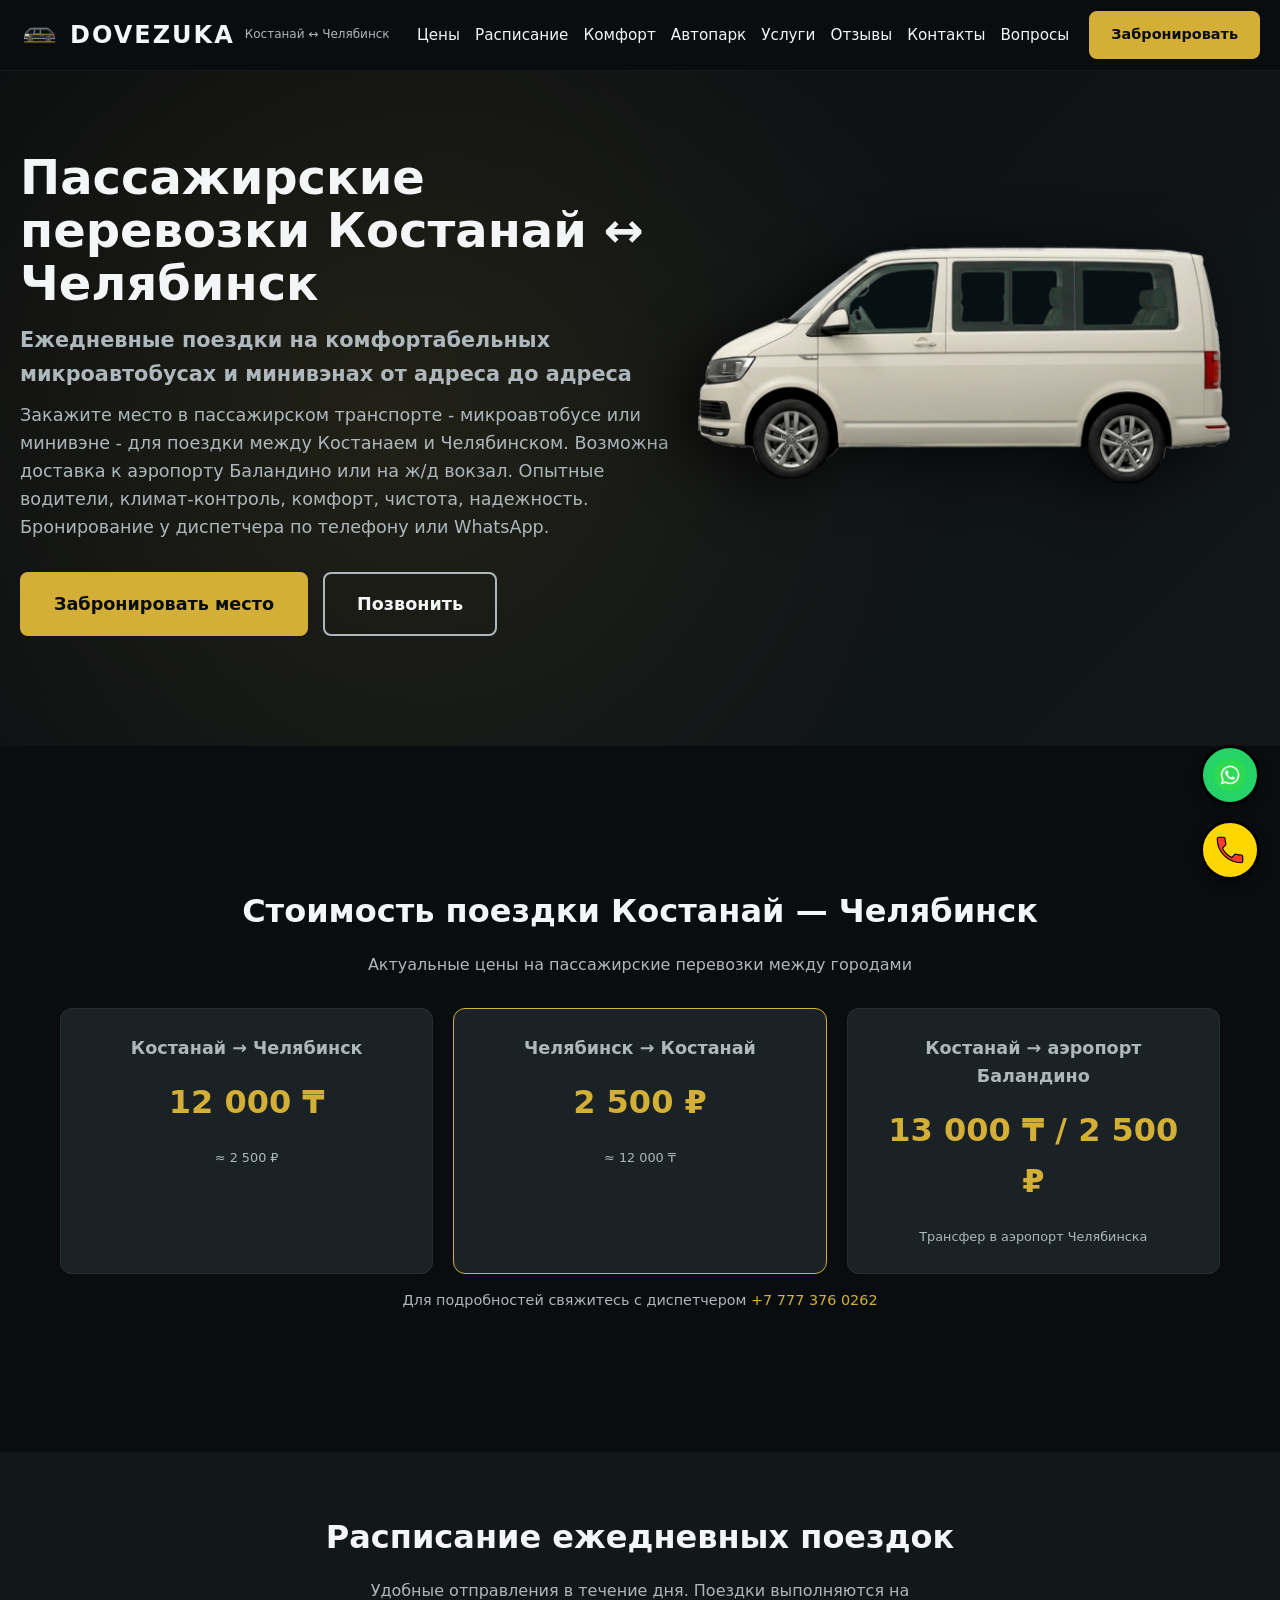
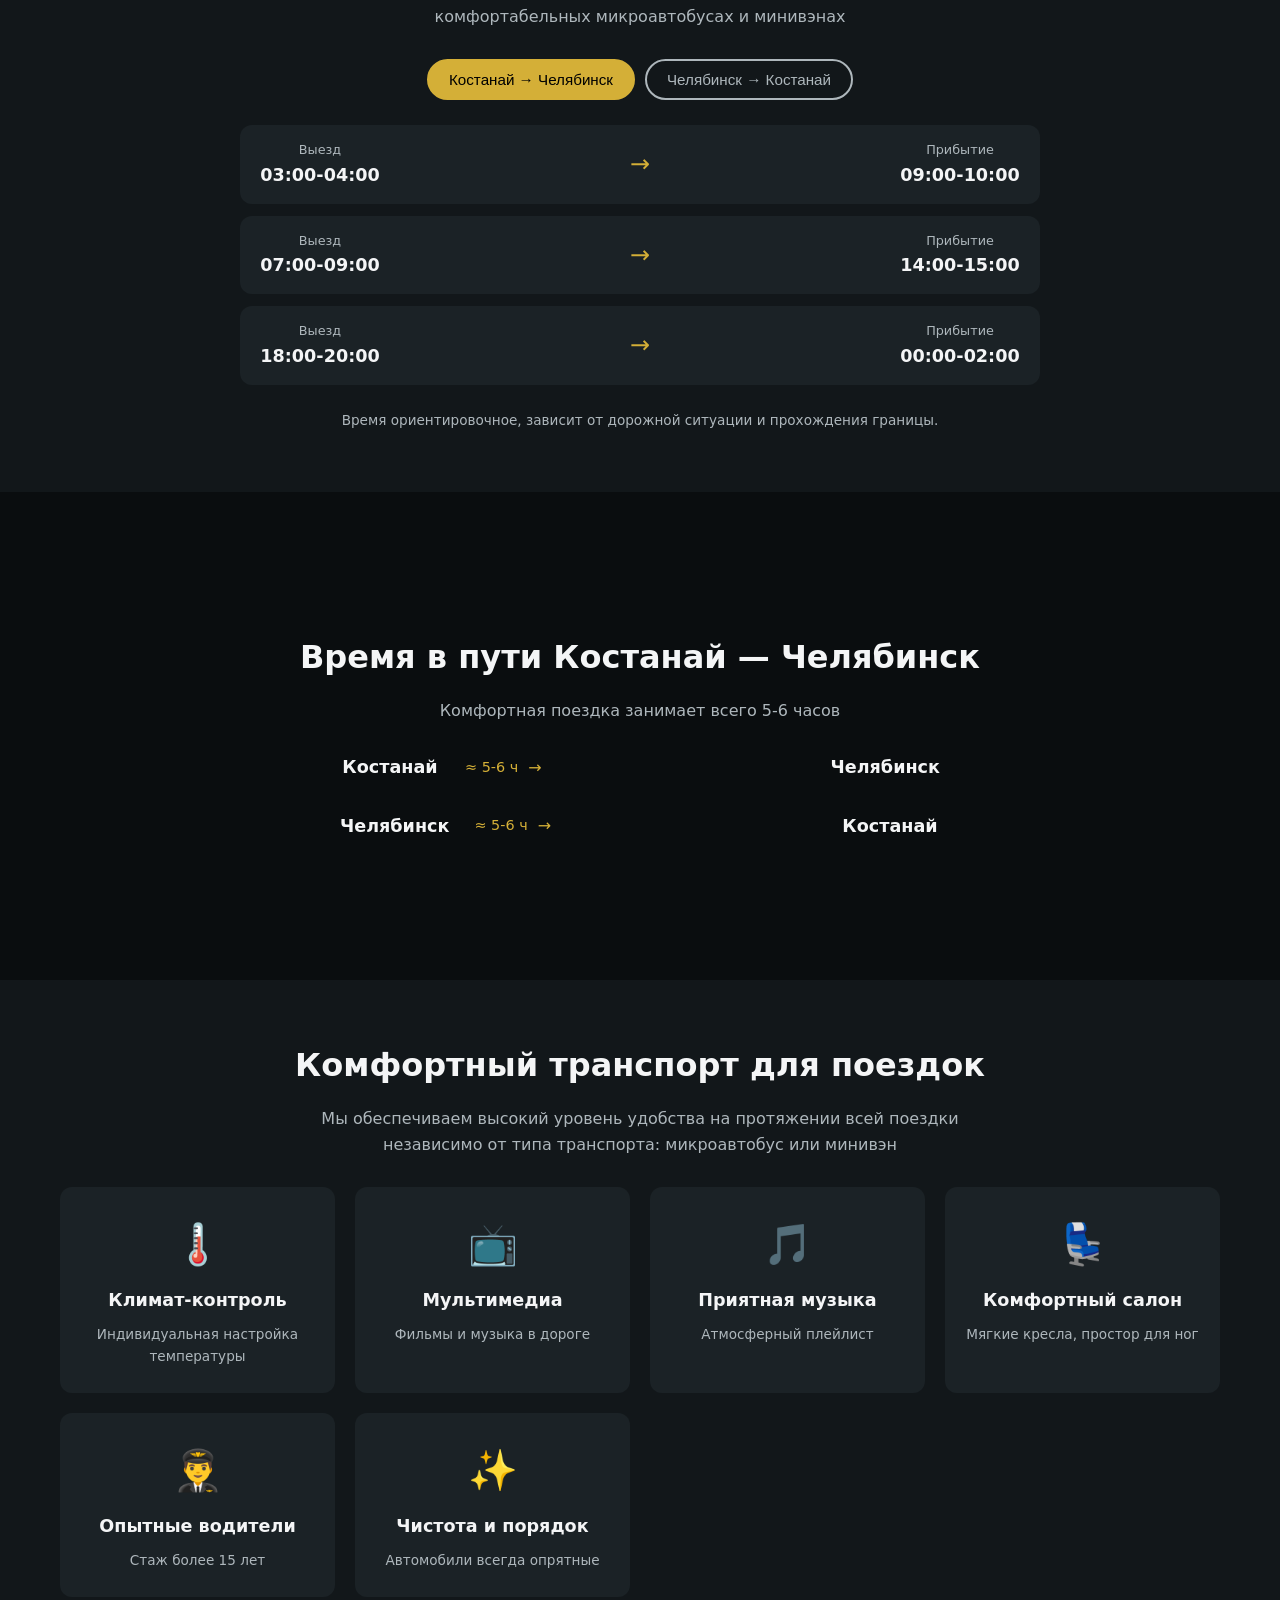
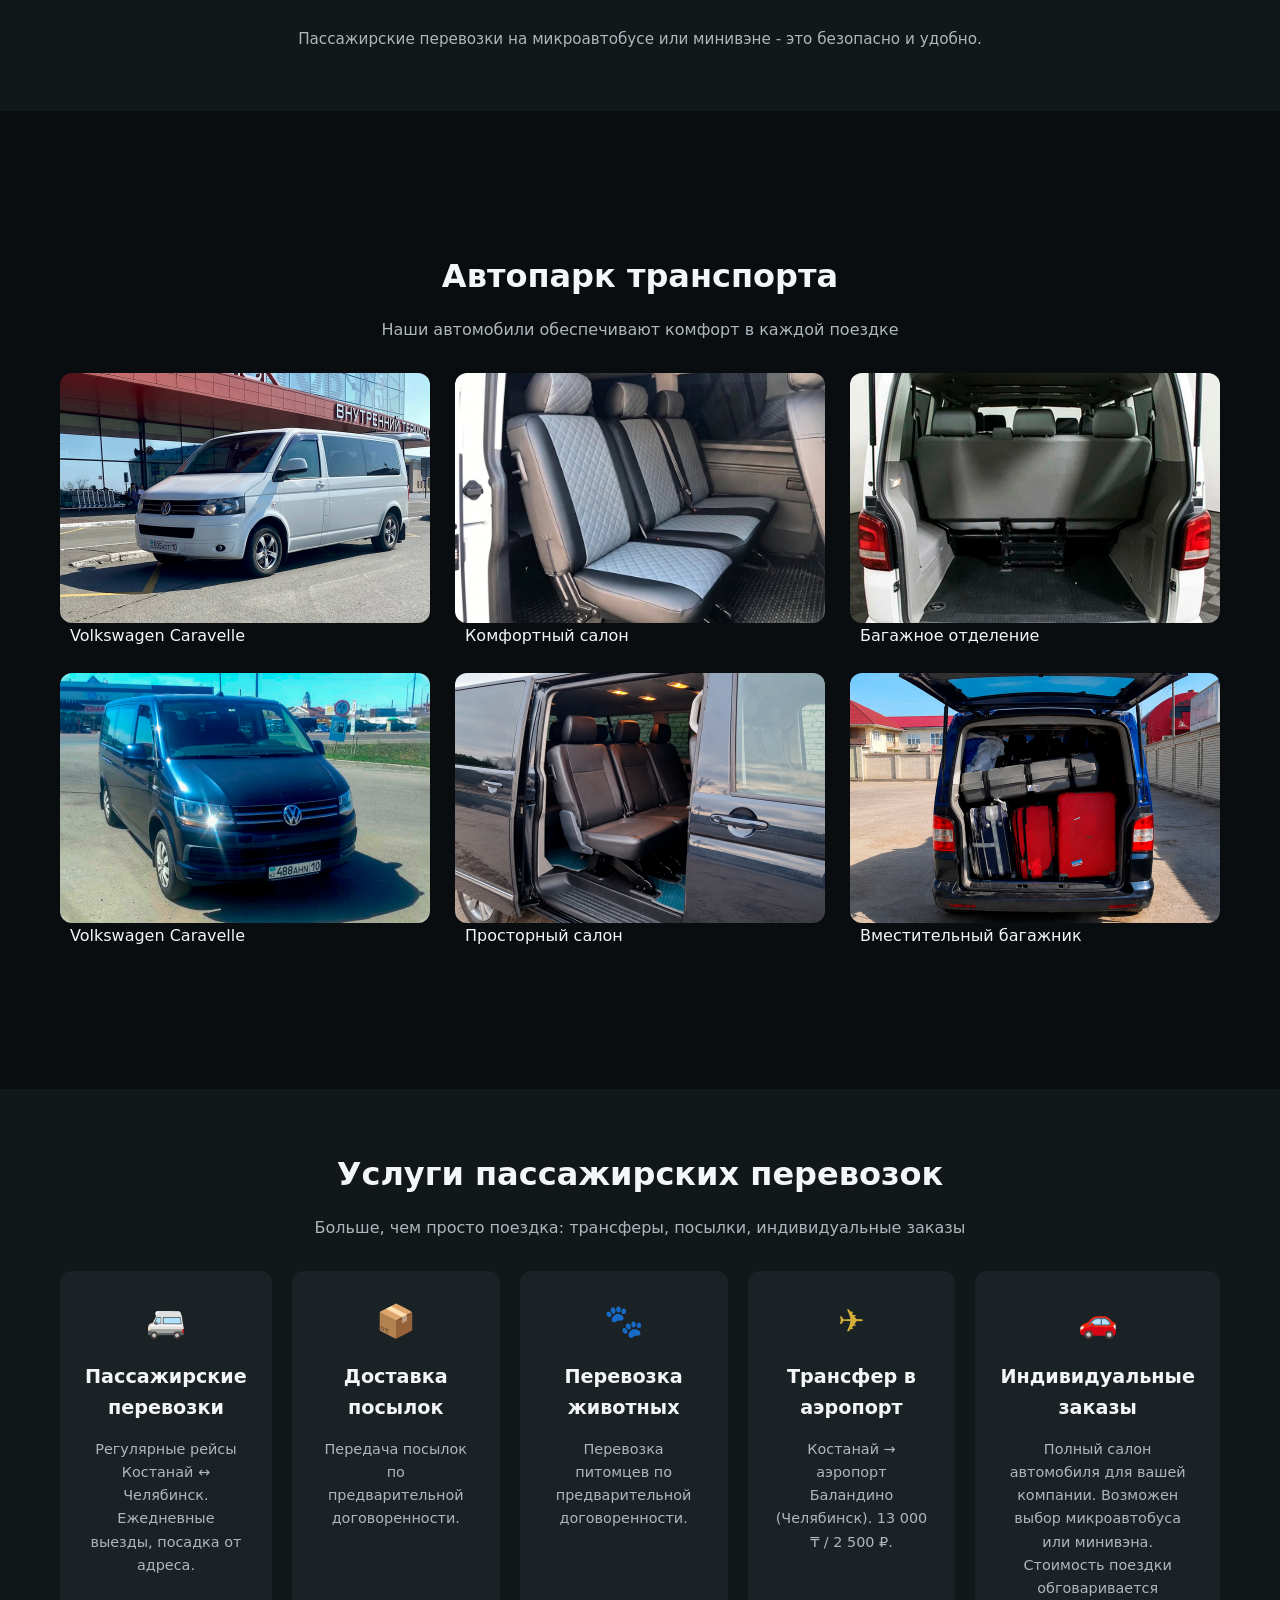
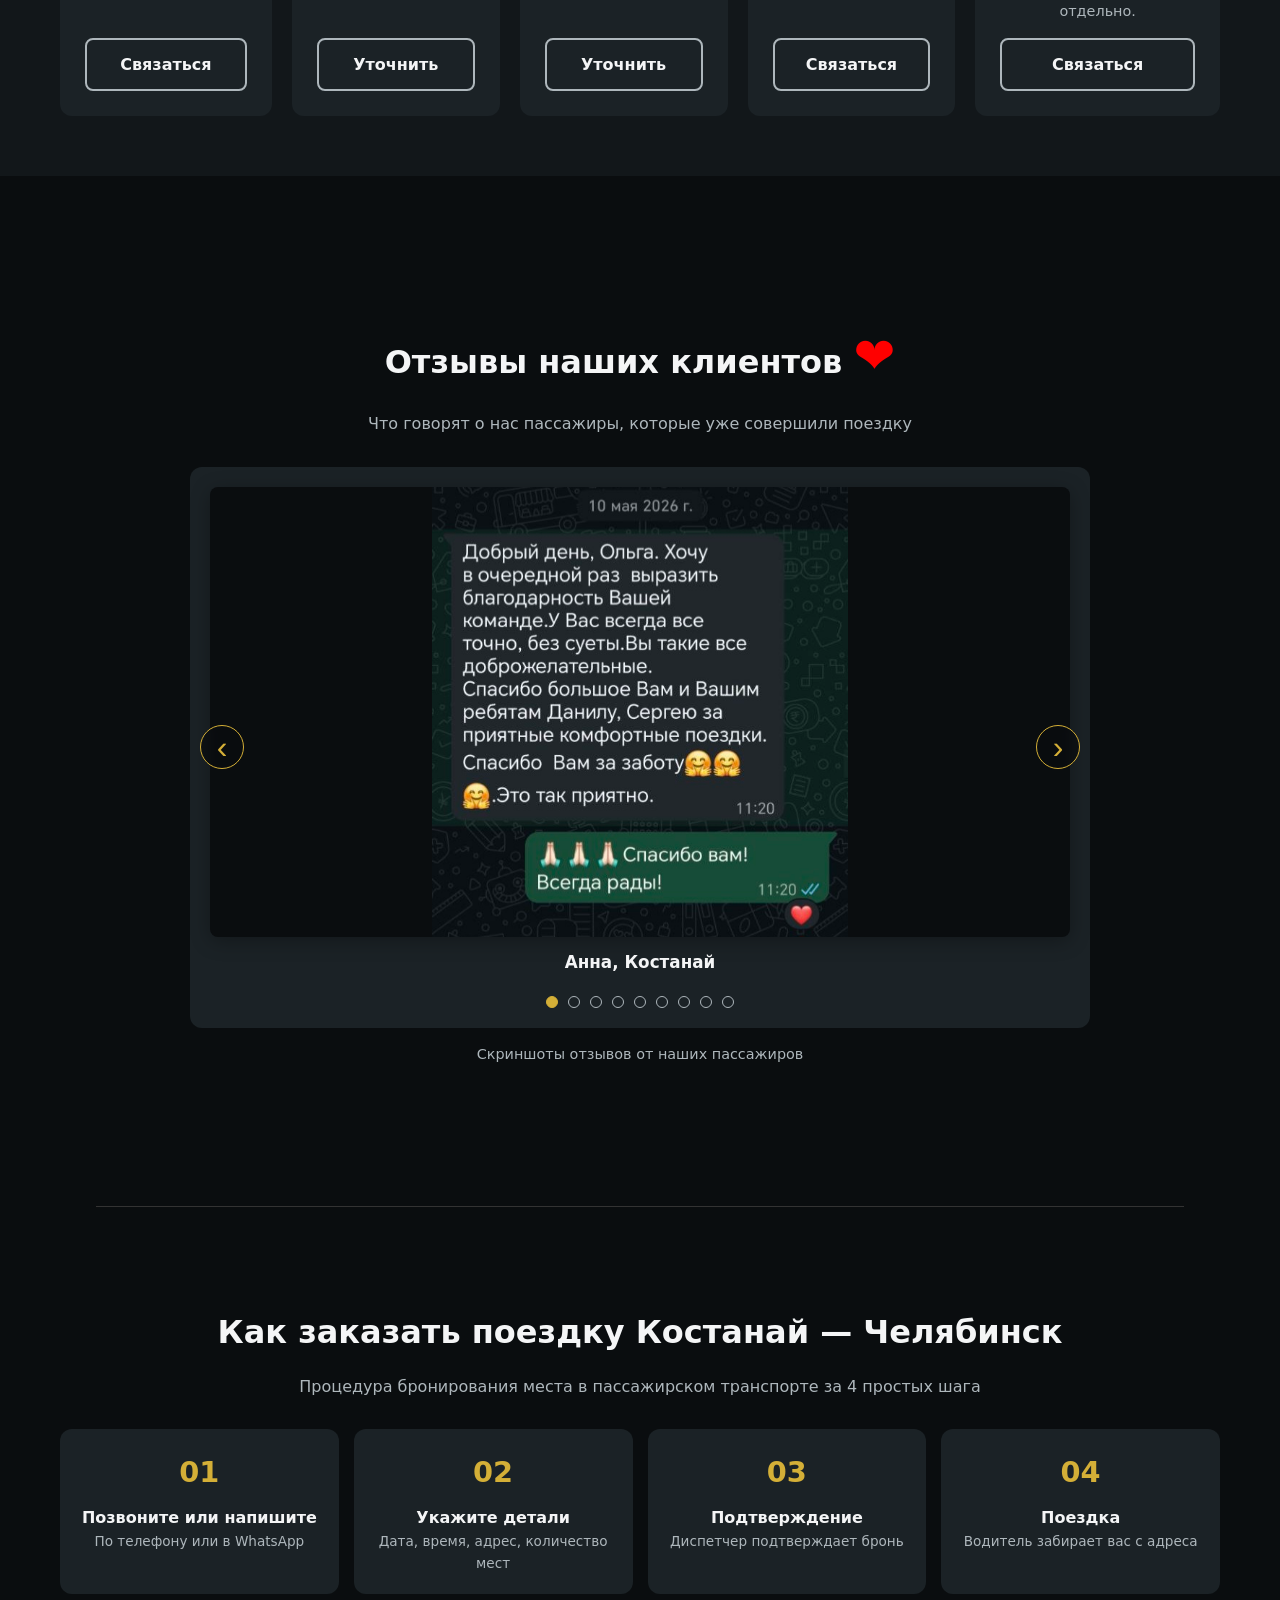
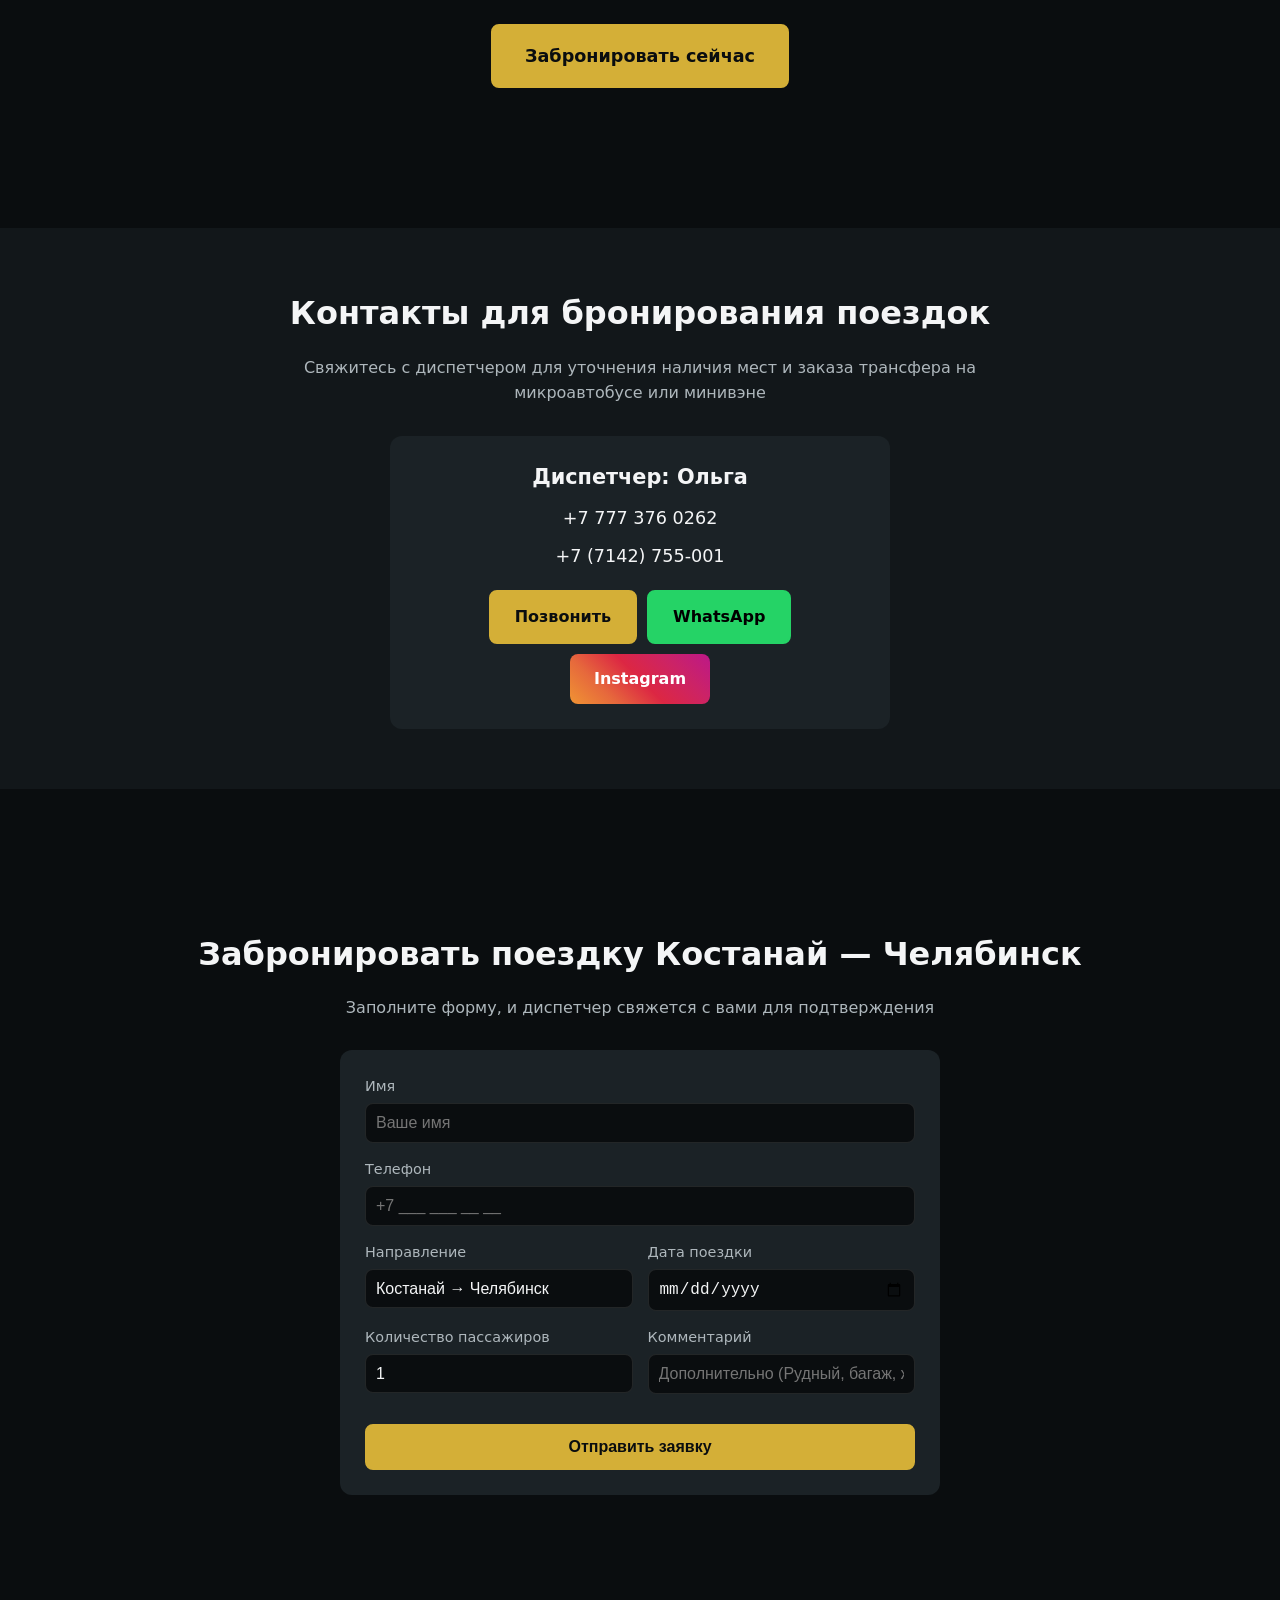
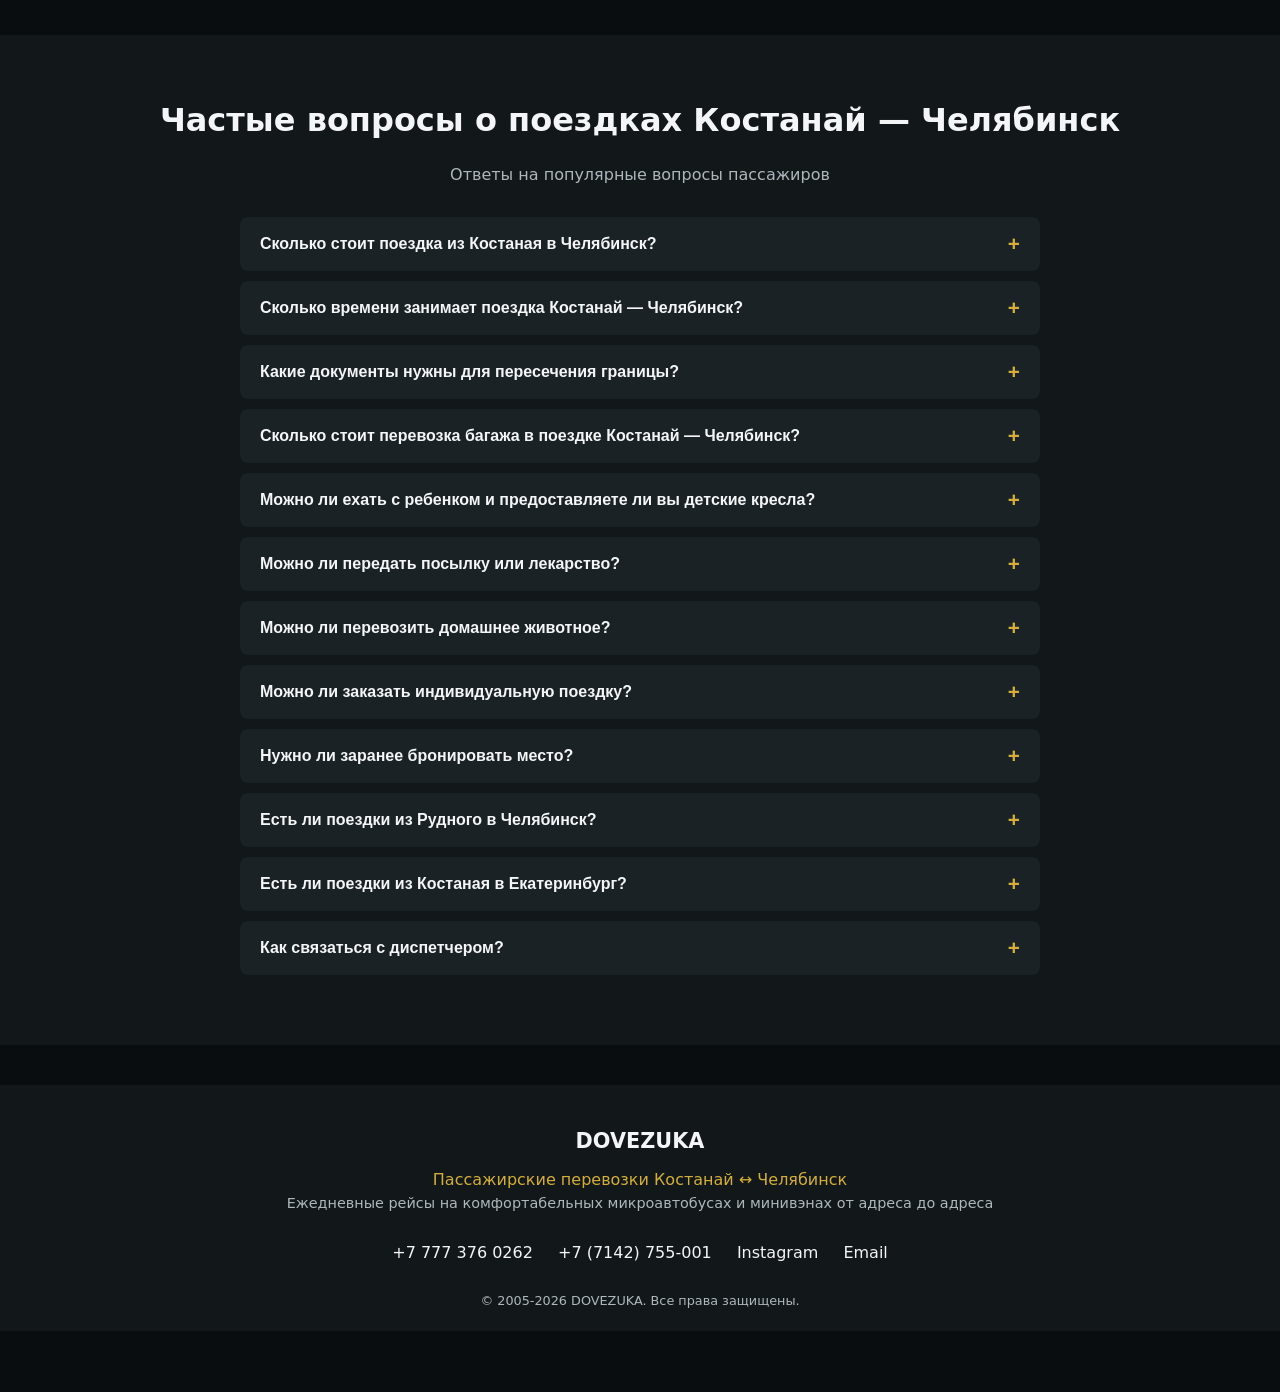
==== commit 7b30898b: "удалил "Екатеринбургом"" ====
--- a/dovezuka505.ru/index.html
+++ b/dovezuka505.ru/index.html
@@ -2223,8 +2223,8 @@
         </p>
         <p class="hero__text">
           Закажите место в пассажирском транспорте - микроавтобусе или минивэне
-          - для поездки между Костанаем и Челябинском и Екатеринбургом. Возможна
-          доставка к аэропорту Баландино или на ж/д вокзал. Опытные водители,
+          - для поездки между Костанаем и Челябинском. Возможна доставка к
+          аэропорту Баландино или на ж/д вокзал. Опытные водители,
           климат-контроль, комфорт, чистота, надежность. Бронирование у
           диспетчера по телефону или WhatsApp.
         </p>
